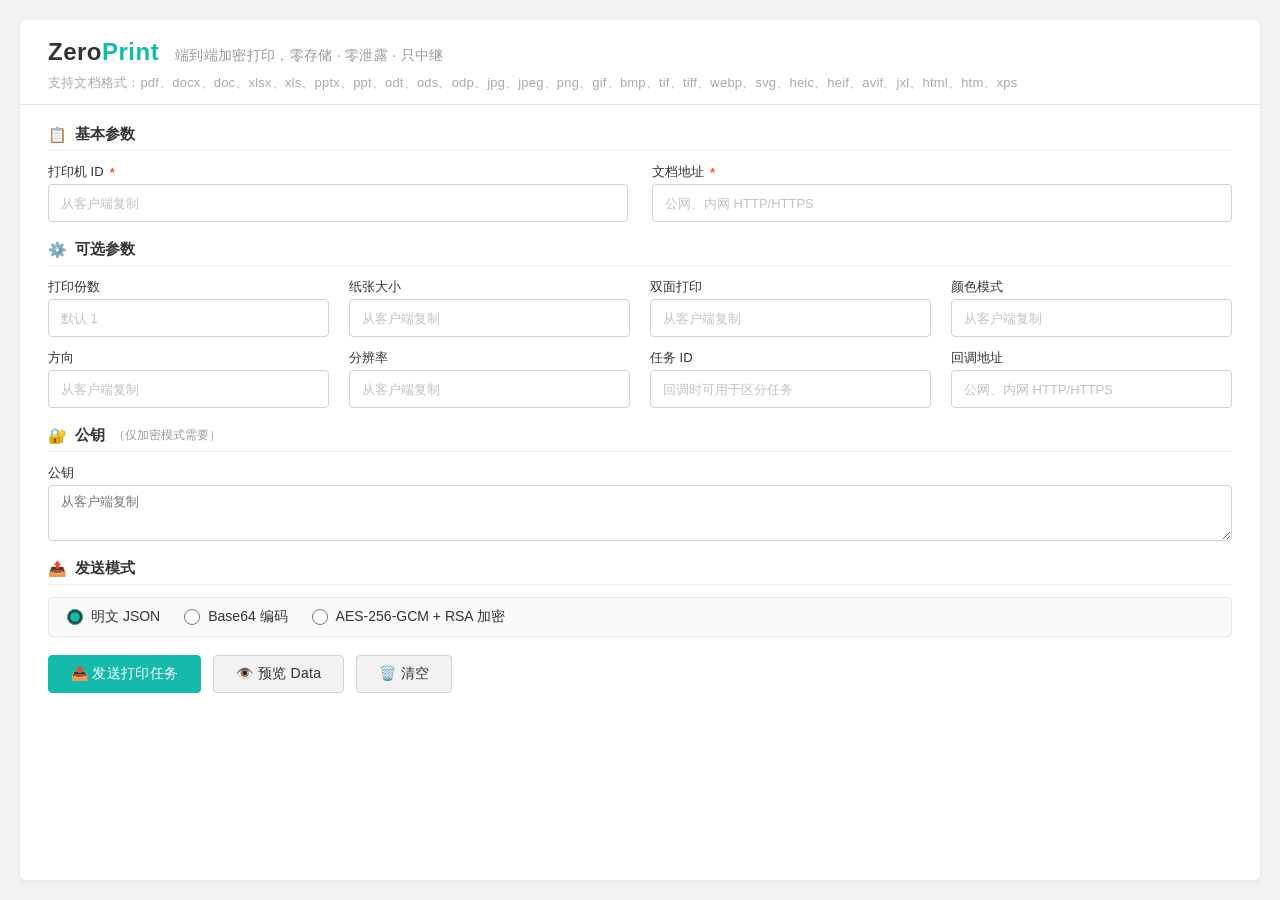
==== index.html @ 16d8da71 "Update index.html" ====
<!DOCTYPE html>
<html lang="zh-CN">

<head>
    <meta charset="UTF-8">
    <meta name="viewport" content="width=device-width, initial-scale=1.0">
    <title>ZeroPrint</title>
    <link rel="icon" type="image/png" href="/favicon.png">
    <style>
        /* ========== 全局重置 ========== */
        * {
            margin: 0;
            padding: 0;
            box-sizing: border-box;
        }

        body {
            font-family: -apple-system, BlinkMacSystemFont, "SF Pro Display", "PingFang SC", "Helvetica Neue", Arial, sans-serif;
            background: #f2f2f2;
            min-height: 100vh;
            padding: 20px;
            /* 防止页面滚动条 */
            overflow: hidden;
        }

        /* ========== 主容器：占满屏幕宽度 ========== */
        .app {
            width: 100%;
            height: calc(100vh - 40px);
            background: #ffffff;
            border-radius: 6px;
            box-shadow: 0 2px 4px rgba(0, 0, 0, 0.06);
            display: flex;
            flex-direction: column;
            overflow: hidden;
        }

        /* ========== 头部 ========== */
        .header {
            padding: 18px 28px 12px 28px;
            background: #ffffff;
            border-bottom: 1px solid #e6e6e6;
            flex-shrink: 0;
            display: flex;
            flex-wrap: wrap;
            align-items: baseline;
            gap: 6px 16px;
        }

        .product-name {
            font-size: 24px;
            font-weight: 600;
            color: #333;
            letter-spacing: 0.5px;
        }

        .product-name .highlight {
            color: #16baaa;
        }

        .slogan {
            font-size: 14px;
            color: #999;
            font-weight: 400;
            letter-spacing: 0.3px;
        }

        .format-hint {
            width: 100%;
            font-size: 13px;
            color: #aaa;
            margin-top: 2px;
            letter-spacing: 0.2px;
        }

        /* ========== 内容区域（滚动） ========== */
        .content-scroll {
            flex: 1;
            overflow-y: auto;
            padding: 20px 28px 28px 28px;
        }

        .content-scroll::-webkit-scrollbar {
            width: 6px;
        }
        .content-scroll::-webkit-scrollbar-track {
            background: #f2f2f2;
            border-radius: 4px;
        }
        .content-scroll::-webkit-scrollbar-thumb {
            background: #d2d2d2;
            border-radius: 4px;
        }
        .content-scroll::-webkit-scrollbar-thumb:hover {
            background: #b8b8b8;
        }

        /* ========== 区块 ========== */
        .section {
            margin-bottom: 18px;
        }

        .section-title {
            font-size: 15px;
            font-weight: 600;
            color: #333;
            margin-bottom: 12px;
            padding-bottom: 6px;
            border-bottom: 1px solid #f0f0f0;
            display: flex;
            align-items: center;
            gap: 8px;
        }

        .section-title i {
            font-style: normal;
            font-size: 18px;
        }

        /* ========== 表单网格 ========== */
        .form-grid-4 {
            display: grid;
            grid-template-columns: repeat(4, 1fr);
            gap: 12px 20px;
        }

        .form-grid-2 {
            display: grid;
            grid-template-columns: 1fr 1fr;
            gap: 12px 24px;
        }

        .form-group {
            display: flex;
            flex-direction: column;
            gap: 3px;
        }

        .form-group label {
            font-size: 13px;
            font-weight: 500;
            color: #333;
            display: flex;
            align-items: center;
            gap: 4px;
        }

        .form-group label .required-star {
            color: #ff5722;
            font-weight: 600;
            margin-left: 2px;
        }

        .form-group input,
        .form-group textarea {
            padding: 7px 12px;
            background: #ffffff;
            border: 1px solid #d2d2d2;
            border-radius: 4px;
            font-size: 14px;
            font-family: inherit;
            transition: border-color 0.2s ease, box-shadow 0.2s ease;
            width: 100%;
            color: #333;
            outline: none;
            height: 38px;
        }

        .form-group input:focus,
        .form-group textarea:focus {
            border-color: #16baaa;
            box-shadow: 0 0 0 3px rgba(22, 186, 170, 0.10);
        }

        .form-group textarea {
            min-height: 56px;
            resize: vertical;
            font-family: "SF Mono", "Menlo", monospace;
            font-size: 13px;
            height: auto;
        }

        .form-group input::placeholder {
            color: #c2c2c2;
            font-size: 13px;
        }

        .full-width {
            grid-column: 1 / -1;
        }

        /* ========== 单选框组 ========== */
        .radio-group {
            display: flex;
            flex-wrap: wrap;
            gap: 24px;
            background: #fafafa;
            padding: 10px 18px;
            border-radius: 4px;
            border: 1px solid #e6e6e6;
        }

        .radio-item {
            display: flex;
            align-items: center;
            gap: 8px;
            cursor: pointer;
            font-size: 14px;
            font-weight: 500;
            color: #333;
        }

        .radio-item input[type="radio"] {
            width: 16px;
            height: 16px;
            accent-color: #16baaa;
            cursor: pointer;
            margin: 0;
        }

        /* ========== 按钮组 ========== */
        .button-group {
            display: flex;
            flex-wrap: wrap;
            gap: 12px;
            margin-top: 16px;
            align-items: center;
        }

        button {
            padding: 8px 22px;
            border: none;
            border-radius: 4px;
            font-size: 14px;
            font-weight: 500;
            cursor: pointer;
            transition: all 0.2s ease;
            display: inline-flex;
            align-items: center;
            gap: 6px;
            letter-spacing: 0.3px;
            height: 38px;
            background: #f2f2f2;
            color: #333;
            border: 1px solid #d2d2d2;
        }

        .btn-primary {
            background: #16baaa;
            color: #fff;
            border-color: #16baaa;
        }

        .btn-primary:hover {
            background: #13a89a;
            border-color: #13a89a;
            opacity: 0.9;
        }

        .btn-secondary {
            background: #f2f2f2;
            color: #333;
            border-color: #d2d2d2;
        }

        .btn-secondary:hover {
            background: #e6e6e6;
            border-color: #b8b8b8;
        }

        /* ========== 结果区域 ========== */
        .result-section {
            margin-top: 18px;
            border-radius: 4px;
            background: #fafafa;
            border: 1px solid #e6e6e6;
            overflow: hidden;
            flex-shrink: 0;
            max-height: 200px;
            display: flex;
            flex-direction: column;
        }

        .result-section.hidden {
            display: none;
        }

        .result-header {
            padding: 8px 16px;
            background: #f0f0f0;
            border-bottom: 1px solid #e6e6e6;
            font-weight: 600;
            color: #333;
            font-size: 14px;
            display: flex;
            align-items: center;
            gap: 6px;
            flex-shrink: 0;
        }

        .result-content {
            padding: 12px 16px;
            background: #1e1e1e;
            color: #e0e0e0;
            font-family: "SF Mono", "Menlo", monospace;
            font-size: 12px;
            line-height: 1.6;
            overflow-x: auto;
            overflow-y: auto;
            white-space: pre-wrap;
            word-break: break-word;
            flex: 1;
        }

        .result-content::-webkit-scrollbar {
            width: 5px;
            height: 5px;
        }
        .result-content::-webkit-scrollbar-track {
            background: #2c2c2c;
        }
        .result-content::-webkit-scrollbar-thumb {
            background: #636363;
            border-radius: 4px;
        }

        .status-success {
            color: #16baaa;
        }
        .status-error {
            color: #ff5722;
        }
        .status-info {
            color: #5bc0de;
        }

        /* ========== 响应式 ========== */
        @media (max-width: 900px) {
            .form-grid-4 {
                grid-template-columns: repeat(2, 1fr);
            }
            .form-grid-2 {
                grid-template-columns: 1fr 1fr;
            }
            .app {
                height: calc(100vh - 30px);
            }
        }

        @media (max-width: 600px) {
            body {
                padding: 10px;
            }
            .app {
                height: calc(100vh - 20px);
                border-radius: 4px;
            }
            .header {
                padding: 14px 16px 10px 16px;
            }
            .content-scroll {
                padding: 14px 16px 20px;
            }
            .form-grid-4,
            .form-grid-2 {
                grid-template-columns: 1fr;
            }
            .product-name {
                font-size: 20px;
            }
            .slogan {
                font-size: 13px;
            }
            .radio-group {
                gap: 12px;
            }
            .button-group {
                flex-direction: column;
                align-items: stretch;
            }
            button {
                justify-content: center;
            }
        }
    </style>
</head>

<body>

    <div class="app">
        <!-- 头部：ZeroPrint + 广告语 + 支持格式 -->
        <div class="header">
            <span class="product-name">Zero<span class="highlight">Print</span></span>
            <span class="slogan">端到端加密打印，零存储 · 零泄露 · 只中继</span>
            <div class="format-hint">支持文档格式：pdf、docx、doc、xlsx、xls、pptx、ppt、odt、ods、odp、jpg、jpeg、png、gif、bmp、tif、tiff、webp、svg、heic、heif、avif、jxl、html、htm、xps</div>
        </div>

        <!-- 可滚动内容区域 -->
        <div class="content-scroll">
            <!-- 基本参数 -->
            <div class="section">
                <div class="section-title"><span>📋</span> 基本参数</div>
                <div class="form-grid-2">
                    <div class="form-group">
                        <label>打印机 ID <span class="required-star">*</span></label>
                        <input type="text" id="target" placeholder="从客户端复制">
                    </div>
                    <div class="form-group">
                        <label>文档地址 <span class="required-star">*</span></label>
                        <input type="text" id="url" placeholder="公网、内网 HTTP/HTTPS">
                    </div>
                </div>
            </div>

            <!-- 可选参数 -->
            <div class="section">
                <div class="section-title"><span>⚙️</span> 可选参数</div>
                <div class="form-grid-4">
                    <div class="form-group">
                        <label>打印份数</label>
                        <input type="text" id="copies" placeholder="默认 1">
                    </div>
                    <div class="form-group">
                        <label>纸张大小</label>
                        <input type="text" id="pageSize" placeholder="从客户端复制">
                    </div>
                    <div class="form-group">
                        <label>双面打印</label>
                        <input type="text" id="duplex" placeholder="从客户端复制">
                    </div>
                    <div class="form-group">
                        <label>颜色模式</label>
                        <input type="text" id="color" placeholder="从客户端复制">
                    </div>
                    <div class="form-group">
                        <label>方向</label>
                        <input type="text" id="orientation" placeholder="从客户端复制">
                    </div>
                    <div class="form-group">
                        <label>分辨率</label>
                        <input type="text" id="resolution" placeholder="从客户端复制">
                    </div>
                    <div class="form-group">
                        <label>任务 ID</label>
                        <input type="text" id="id" placeholder="回调时可用于区分任务">
                    </div>
                    <div class="form-group">
                        <label>回调地址</label>
                        <input type="text" id="callbackUrl" placeholder="公网、内网 HTTP/HTTPS">
                    </div>
                </div>
            </div>

            <!-- 公钥 -->
            <div class="section">
                <div class="section-title"><span>🔐</span> 公钥 <span style="font-weight:400; font-size:12px; color:#999;">（仅加密模式需要）</span></div>
                <div class="form-grid-4" style="grid-template-columns: 1fr;">
                    <div class="form-group full-width">
                        <label>公钥</label>
                        <textarea id="publicKey" placeholder="从客户端复制"></textarea>
                    </div>
                </div>
            </div>

            <!-- 发送模式 -->
            <div class="section">
                <div class="section-title"><span>📤</span> 发送模式</div>
                <div class="radio-group">
                    <label class="radio-item">
                        <input type="radio" name="mode" value="plaintext" checked> 明文 JSON
                    </label>
                    <label class="radio-item">
                        <input type="radio" name="mode" value="base64"> Base64 编码
                    </label>
                    <label class="radio-item">
                        <input type="radio" name="mode" value="encrypted"> AES-256-GCM + RSA 加密
                    </label>
                </div>
            </div>

            <!-- 操作按钮 -->
            <div class="button-group">
                <button class="btn-primary" onclick="sendPrintTask()">📤 发送打印任务</button>
                <button class="btn-secondary" onclick="previewData()">👁️ 预览 Data</button>
                <button class="btn-secondary" onclick="clearForm()">🗑️ 清空</button>
            </div>

            <!-- 结果区域 -->
            <div id="resultSection" class="result-section hidden">
                <div class="result-header">📊 执行结果</div>
                <div id="resultContent" class="result-content"></div>
            </div>
        </div>
        <!-- /content-scroll -->
    </div>
    <!-- /app -->

    <script>
        // ============================================================
        //  工具函数
        // ============================================================

        function stringToBase64(str) {
            const encoder = new TextEncoder();
            const bytes = encoder.encode(str);
            let binary = '';
            for (let i = 0; i < bytes.length; i++) {
                binary += String.fromCharCode(bytes[i]);
            }
            return btoa(binary);
        }

        function buildPayload() {
            const payload = {
                url: document.getElementById('url').value.trim()
            };

            const copies = document.getElementById('copies').value.trim();
            if (copies) payload.copies = parseInt(copies, 10);

            const pageSize = document.getElementById('pageSize').value.trim();
            if (pageSize) payload.pageSize = pageSize;

            const duplex = document.getElementById('duplex').value.trim();
            if (duplex) payload.duplex = duplex;

            const color = document.getElementById('color').value.trim();
            if (color) payload.color = color;

            const orientation = document.getElementById('orientation').value.trim();
            if (orientation) payload.orientation = orientation;

            const resolution = document.getElementById('resolution').value.trim();
            if (resolution) payload.resolution = resolution;

            const id = document.getElementById('id').value.trim();
            if (id) payload.id = id;

            const callbackUrl = document.getElementById('callbackUrl').value.trim();
            if (callbackUrl) payload.callbackUrl = callbackUrl;

            return payload;
        }

        function randomBytes(length) {
            const array = new Uint8Array(length);
            crypto.getRandomValues(array);
            return array;
        }

        function arrayBufferToBase64(buffer) {
            const bytes = new Uint8Array(buffer);
            let binary = '';
            for (let i = 0; i < bytes.byteLength; i++) {
                binary += String.fromCharCode(bytes[i]);
            }
            return btoa(binary);
        }

        function base64ToArrayBuffer(base64) {
            const binary = atob(base64);
            const bytes = new Uint8Array(binary.length);
            for (let i = 0; i < binary.length; i++) {
                bytes[i] = binary.charCodeAt(i);
            }
            return bytes.buffer;
        }

        async function aesEncrypt(data, key) {
            const encoder = new TextEncoder();
            const dataBuffer = encoder.encode(JSON.stringify(data));
            const nonce = randomBytes(12);
            const iv = nonce;
            const encrypted = await crypto.subtle.encrypt({ name: 'AES-GCM', iv: iv }, key, dataBuffer);
            return {
                ciphertext: new Uint8Array(encrypted),
                nonce: nonce
            };
        }

        async function rsaEncrypt(data, publicKey) {
            const encrypted = await crypto.subtle.encrypt({ name: 'RSA-OAEP', hash: 'SHA-256' }, publicKey, data);
            return new Uint8Array(encrypted);
        }

        async function importPublicKey(publicKeyBase64) {
            const binaryDer = base64ToArrayBuffer(publicKeyBase64.replace(/\s/g, ''));
            return await crypto.subtle.importKey(
                'spki',
                binaryDer, { name: 'RSA-OAEP', hash: 'SHA-256' },
                true, ['encrypt']
            );
        }

        async function encryptData(payload, publicKeyBase64) {
            try {
                const aesKey = await crypto.subtle.generateKey({ name: 'AES-GCM', length: 256 }, true, ['encrypt']);
                const { ciphertext, nonce } = await aesEncrypt(payload, aesKey);
                const aesKeyRaw = await crypto.subtle.exportKey('raw', aesKey);
                const publicKey = await importPublicKey(publicKeyBase64);
                const encryptedAesKey = await rsaEncrypt(aesKeyRaw, publicKey);

                const combined = new Uint8Array(encryptedAesKey.length + nonce.length + ciphertext.length);
                combined.set(encryptedAesKey, 0);
                combined.set(nonce, encryptedAesKey.length);
                combined.set(ciphertext, encryptedAesKey.length + nonce.length);
                return arrayBufferToBase64(combined.buffer);
            } catch (error) {
                throw new Error(`加密失败: ${error.message}`);
            }
        }

        // ============================================================
        //  核心逻辑
        // ============================================================

        async function sendPrintTask() {
            const target = document.getElementById('target').value.trim();
            const mode = document.querySelector('input[name="mode"]:checked').value;
            const publicKey = document.getElementById('publicKey').value.trim();

            if (!target) {
                showResult('❌ 错误: 请填写打印机 ID', 'error');
                return;
            }

            const payload = buildPayload();
            if (!payload.url) {
                showResult('❌ 错误: 请填写文档地址', 'error');
                return;
            }

            try {
                let data;

                if (mode === 'plaintext') {
                    data = JSON.stringify(payload);
                } else if (mode === 'base64') {
                    data = stringToBase64(JSON.stringify(payload));
                } else if (mode === 'encrypted') {
                    if (!publicKey) {
                        showResult('❌ 错误: 加密模式需要提供公钥', 'error');
                        return;
                    }
                    data = await encryptData(payload, publicKey);
                }

                const requestBody = { target, data };

                showResult('⏳ 发送中...', 'info');

                const response = await fetch('https://print.pockethost.io/api/print', {
                    method: 'POST',
                    headers: { 'Content-Type': 'application/json' },
                    body: JSON.stringify(requestBody)
                });

                let result;
                if (response.status === 200 || response.status === 204) {
                    result = { status: response.status, message: 'Success' };
                } else {
                    try {
                        result = await response.json();
                    } catch {
                        result = { status: response.status, message: response.statusText };
                    }
                }

                if (response.ok) {
                    showResult(
                        `✅ 成功!\n\n请求体:\n${JSON.stringify(requestBody, null, 2)}\n\n响应 (${response.status}):\n${JSON.stringify(result, null, 2)}`,
                        'success');
                } else {
                    showResult(
                        `❌ 失败 (HTTP ${response.status})\n\n请求体:\n${JSON.stringify(requestBody, null, 2)}\n\n响应:\n${JSON.stringify(result, null, 2)}`,
                        'error');
                }
            } catch (error) {
                showResult(`❌ 请求失败: ${error.message}`, 'error');
            }
        }

        async function previewData() {
            const mode = document.querySelector('input[name="mode"]:checked').value;
            const publicKey = document.getElementById('publicKey').value.trim();

            const payload = buildPayload();
            if (!payload.url) {
                showResult('❌ 错误: 请填写文档地址', 'error');
                return;
            }

            try {
                let data;

                if (mode === 'plaintext') {
                    data = JSON.stringify(payload);
                } else if (mode === 'base64') {
                    data = stringToBase64(JSON.stringify(payload));
                } else if (mode === 'encrypted') {
                    if (!publicKey) {
                        showResult('❌ 错误: 加密模式需要提供公钥', 'error');
                        return;
                    }
                    data = await encryptData(payload, publicKey);
                }

                showResult(`📋 Data 内容 (${mode}):\n\n${data}`, 'success');
            } catch (error) {
                showResult(`❌ 生成失败: ${error.message}`, 'error');
            }
        }

        function showResult(message, type) {
            const resultSection = document.getElementById('resultSection');
            const resultContent = document.getElementById('resultContent');

            resultSection.classList.remove('hidden');
            resultSection.style.display = 'flex';

            if (type === 'success') {
                resultContent.innerHTML = `<span class="status-success">${message}</span>`;
            } else if (type === 'error') {
                resultContent.innerHTML = `<span class="status-error">${message}</span>`;
            } else if (type === 'info') {
                resultContent.innerHTML = `<span class="status-info">${message}</span>`;
            } else {
                resultContent.textContent = message;
            }

            resultSection.scrollIntoView({ behavior: 'smooth', block: 'nearest' });
        }

        function clearForm() {
            document.getElementById('target').value = '';
            document.getElementById('url').value = '';
            document.getElementById('copies').value = '';
            document.getElementById('pageSize').value = '';
            document.getElementById('duplex').value = '';
            document.getElementById('color').value = '';
            document.getElementById('orientation').value = '';
            document.getElementById('resolution').value = '';
            document.getElementById('id').value = '';
            document.getElementById('callbackUrl').value = '';
            document.getElementById('publicKey').value = '';
            document.getElementById('resultSection').classList.add('hidden');
            document.getElementById('resultSection').style.display = 'none';
        }
    </script>

</body>

</html>
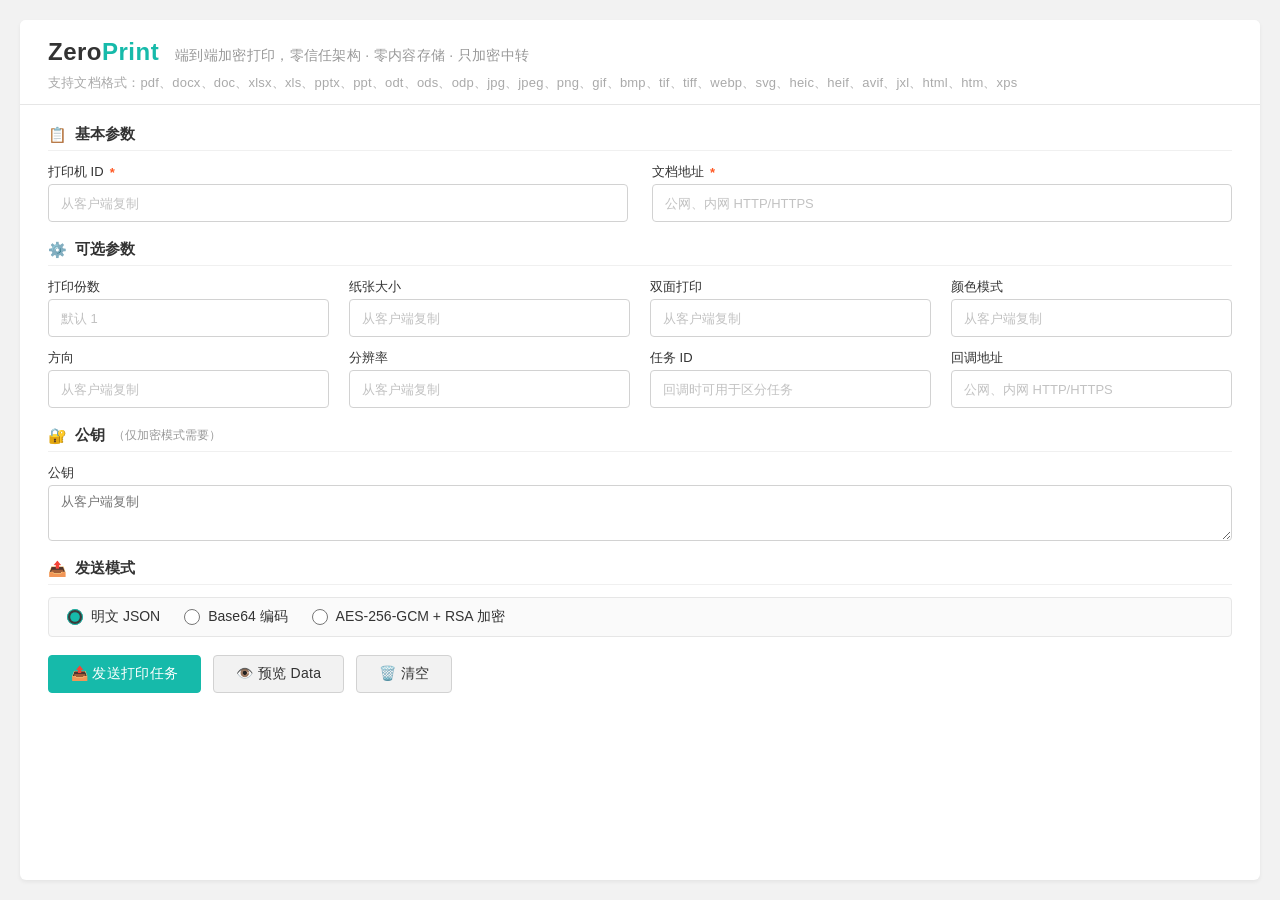
==== commit 2cab70b6: "Update index.html" ====
--- a/index.html
+++ b/index.html
@@ -83,14 +83,17 @@
         .content-scroll::-webkit-scrollbar {
             width: 6px;
         }
+
         .content-scroll::-webkit-scrollbar-track {
             background: #f2f2f2;
             border-radius: 4px;
         }
+
         .content-scroll::-webkit-scrollbar-thumb {
             background: #d2d2d2;
             border-radius: 4px;
         }
+
         .content-scroll::-webkit-scrollbar-thumb:hover {
             background: #b8b8b8;
         }
@@ -316,9 +319,11 @@
             width: 5px;
             height: 5px;
         }
+
         .result-content::-webkit-scrollbar-track {
             background: #2c2c2c;
         }
+
         .result-content::-webkit-scrollbar-thumb {
             background: #636363;
             border-radius: 4px;
@@ -327,9 +332,11 @@
         .status-success {
             color: #16baaa;
         }
+
         .status-error {
             color: #ff5722;
         }
+
         .status-info {
             color: #5bc0de;
         }
@@ -339,9 +346,11 @@
             .form-grid-4 {
                 grid-template-columns: repeat(2, 1fr);
             }
+
             .form-grid-2 {
                 grid-template-columns: 1fr 1fr;
             }
+
             .app {
                 height: calc(100vh - 30px);
             }
@@ -351,33 +360,42 @@
             body {
                 padding: 10px;
             }
+
             .app {
                 height: calc(100vh - 20px);
                 border-radius: 4px;
             }
+
             .header {
                 padding: 14px 16px 10px 16px;
             }
+
             .content-scroll {
                 padding: 14px 16px 20px;
             }
+
             .form-grid-4,
             .form-grid-2 {
                 grid-template-columns: 1fr;
             }
+
             .product-name {
                 font-size: 20px;
             }
+
             .slogan {
                 font-size: 13px;
             }
+
             .radio-group {
                 gap: 12px;
             }
+
             .button-group {
                 flex-direction: column;
                 align-items: stretch;
             }
+
             button {
                 justify-content: center;
             }
@@ -388,14 +406,14 @@
 <body>
 
     <div class="app">
-        <!-- 头部：ZeroPrint + 广告语 + 支持格式 -->
         <div class="header">
             <span class="product-name">Zero<span class="highlight">Print</span></span>
-            <span class="slogan">端到端加密打印，零存储 · 零泄露 · 只中继</span>
-            <div class="format-hint">支持文档格式：pdf、docx、doc、xlsx、xls、pptx、ppt、odt、ods、odp、jpg、jpeg、png、gif、bmp、tif、tiff、webp、svg、heic、heif、avif、jxl、html、htm、xps</div>
+            <span class="slogan">端到端加密打印，零信任架构 · 零内容存储 · 只加密中转</span>
+            <div class="format-hint">
+                支持文档格式：pdf、docx、doc、xlsx、xls、pptx、ppt、odt、ods、odp、jpg、jpeg、png、gif、bmp、tif、tiff、webp、svg、heic、heif、avif、jxl、html、htm、xps
+            </div>
         </div>
 
-        <!-- 可滚动内容区域 -->
         <div class="content-scroll">
             <!-- 基本参数 -->
             <div class="section">
@@ -453,7 +471,8 @@
 
             <!-- 公钥 -->
             <div class="section">
-                <div class="section-title"><span>🔐</span> 公钥 <span style="font-weight:400; font-size:12px; color:#999;">（仅加密模式需要）</span></div>
+                <div class="section-title"><span>🔐</span> 公钥 <span
+                        style="font-weight:400; font-size:12px; color:#999;">（仅加密模式需要）</span></div>
                 <div class="form-grid-4" style="grid-template-columns: 1fr;">
                     <div class="form-group full-width">
                         <label>公钥</label>
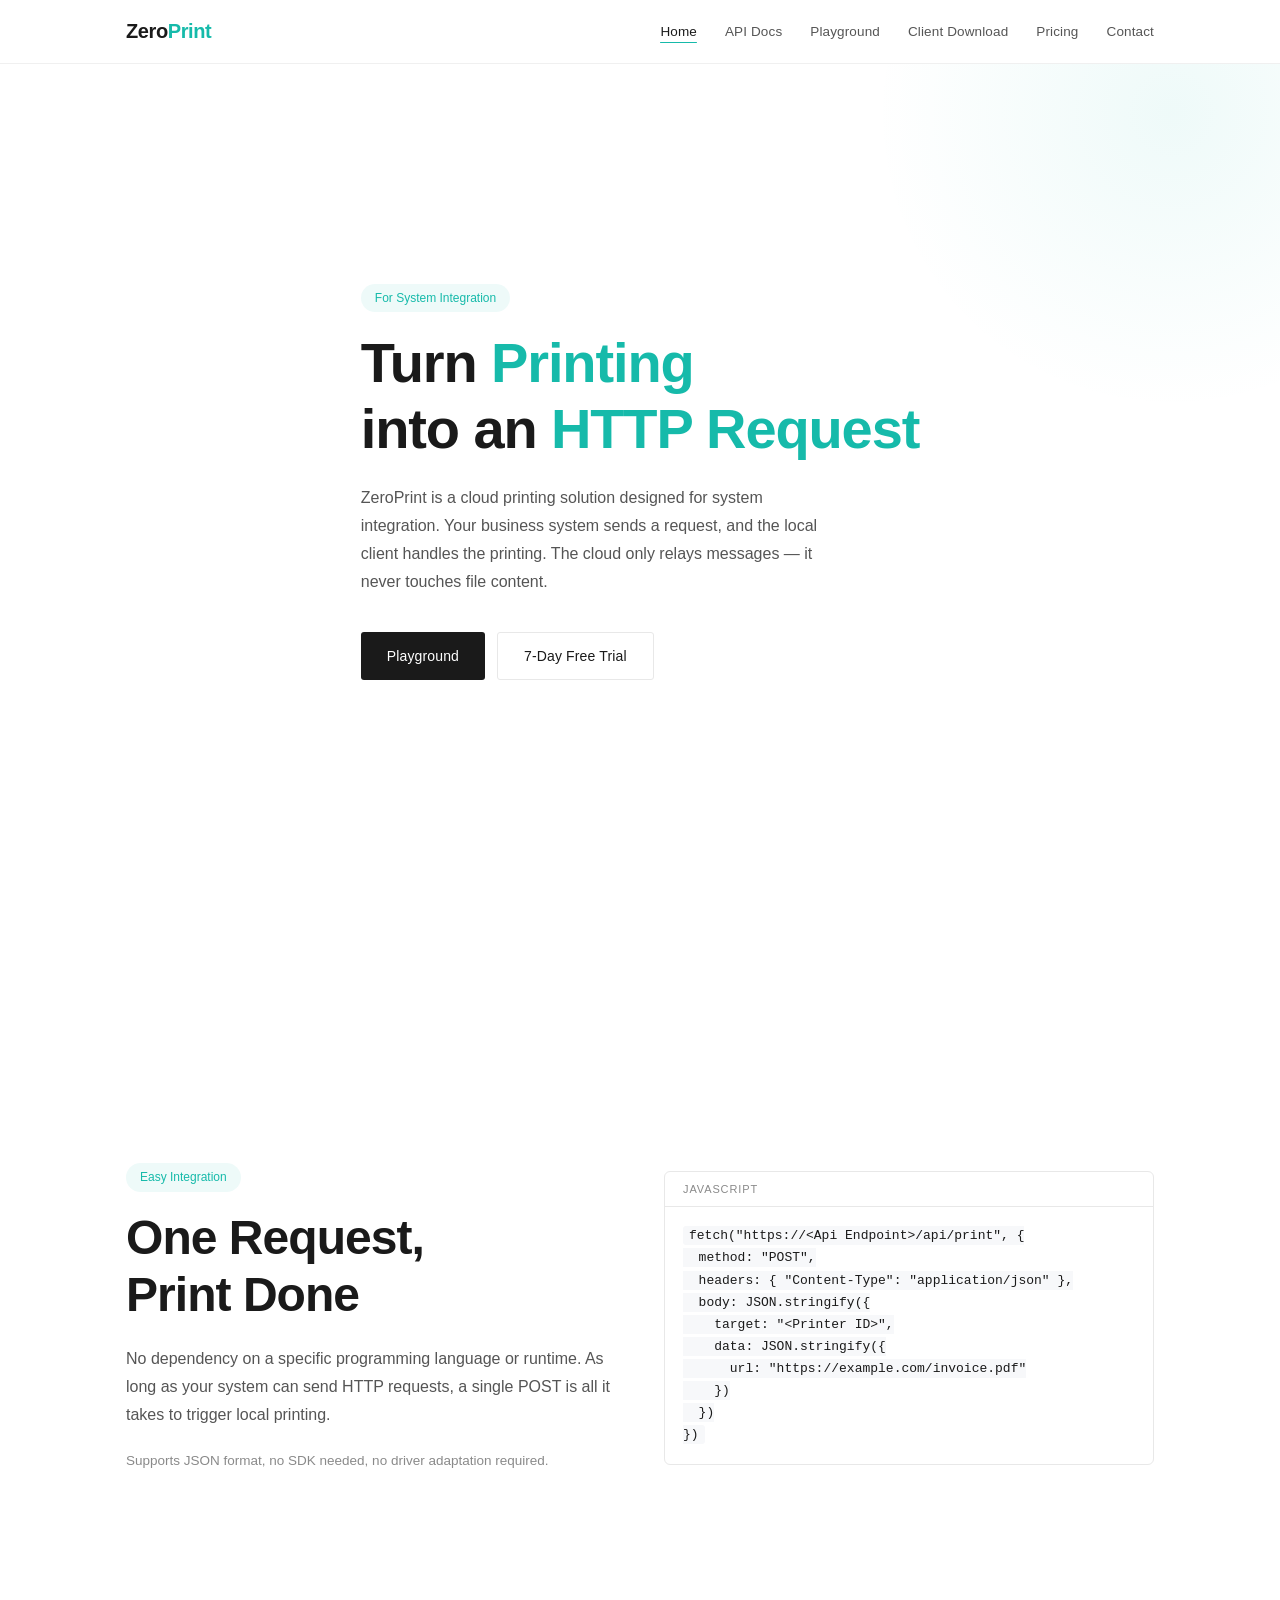
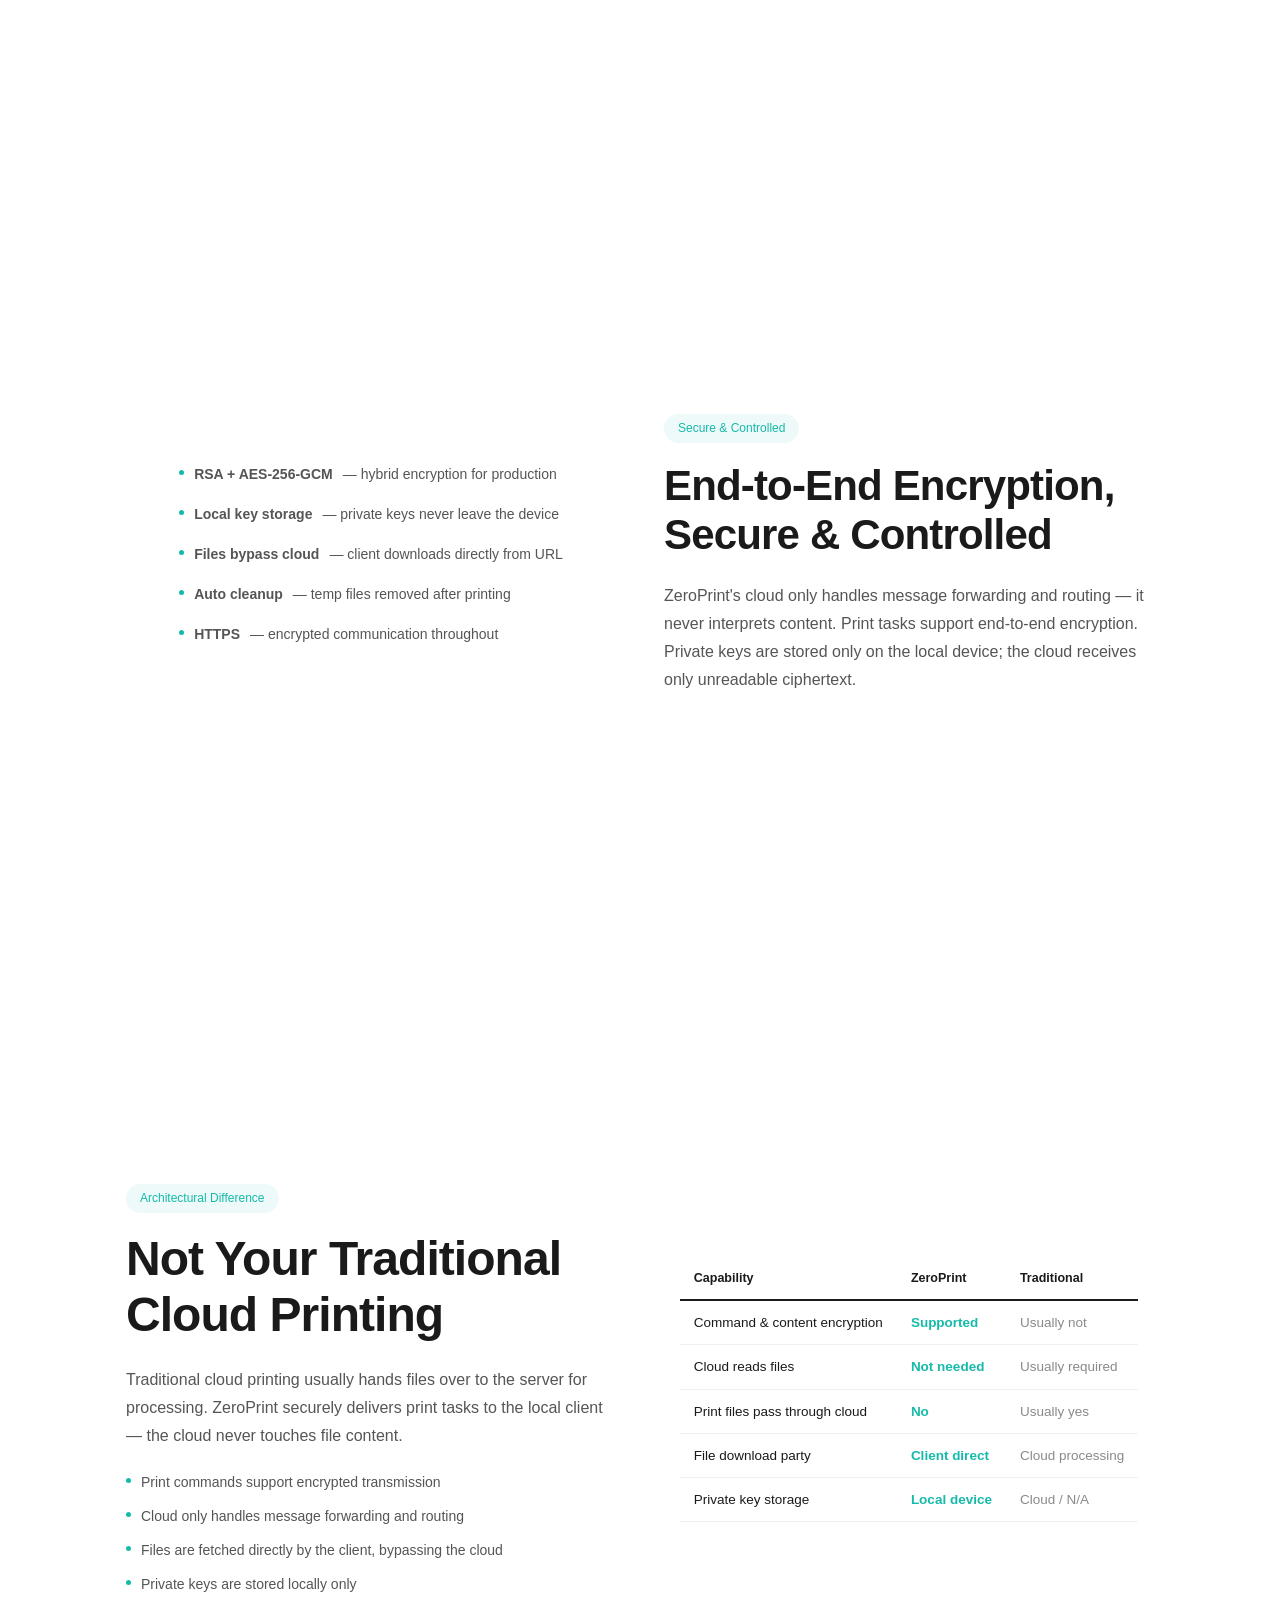
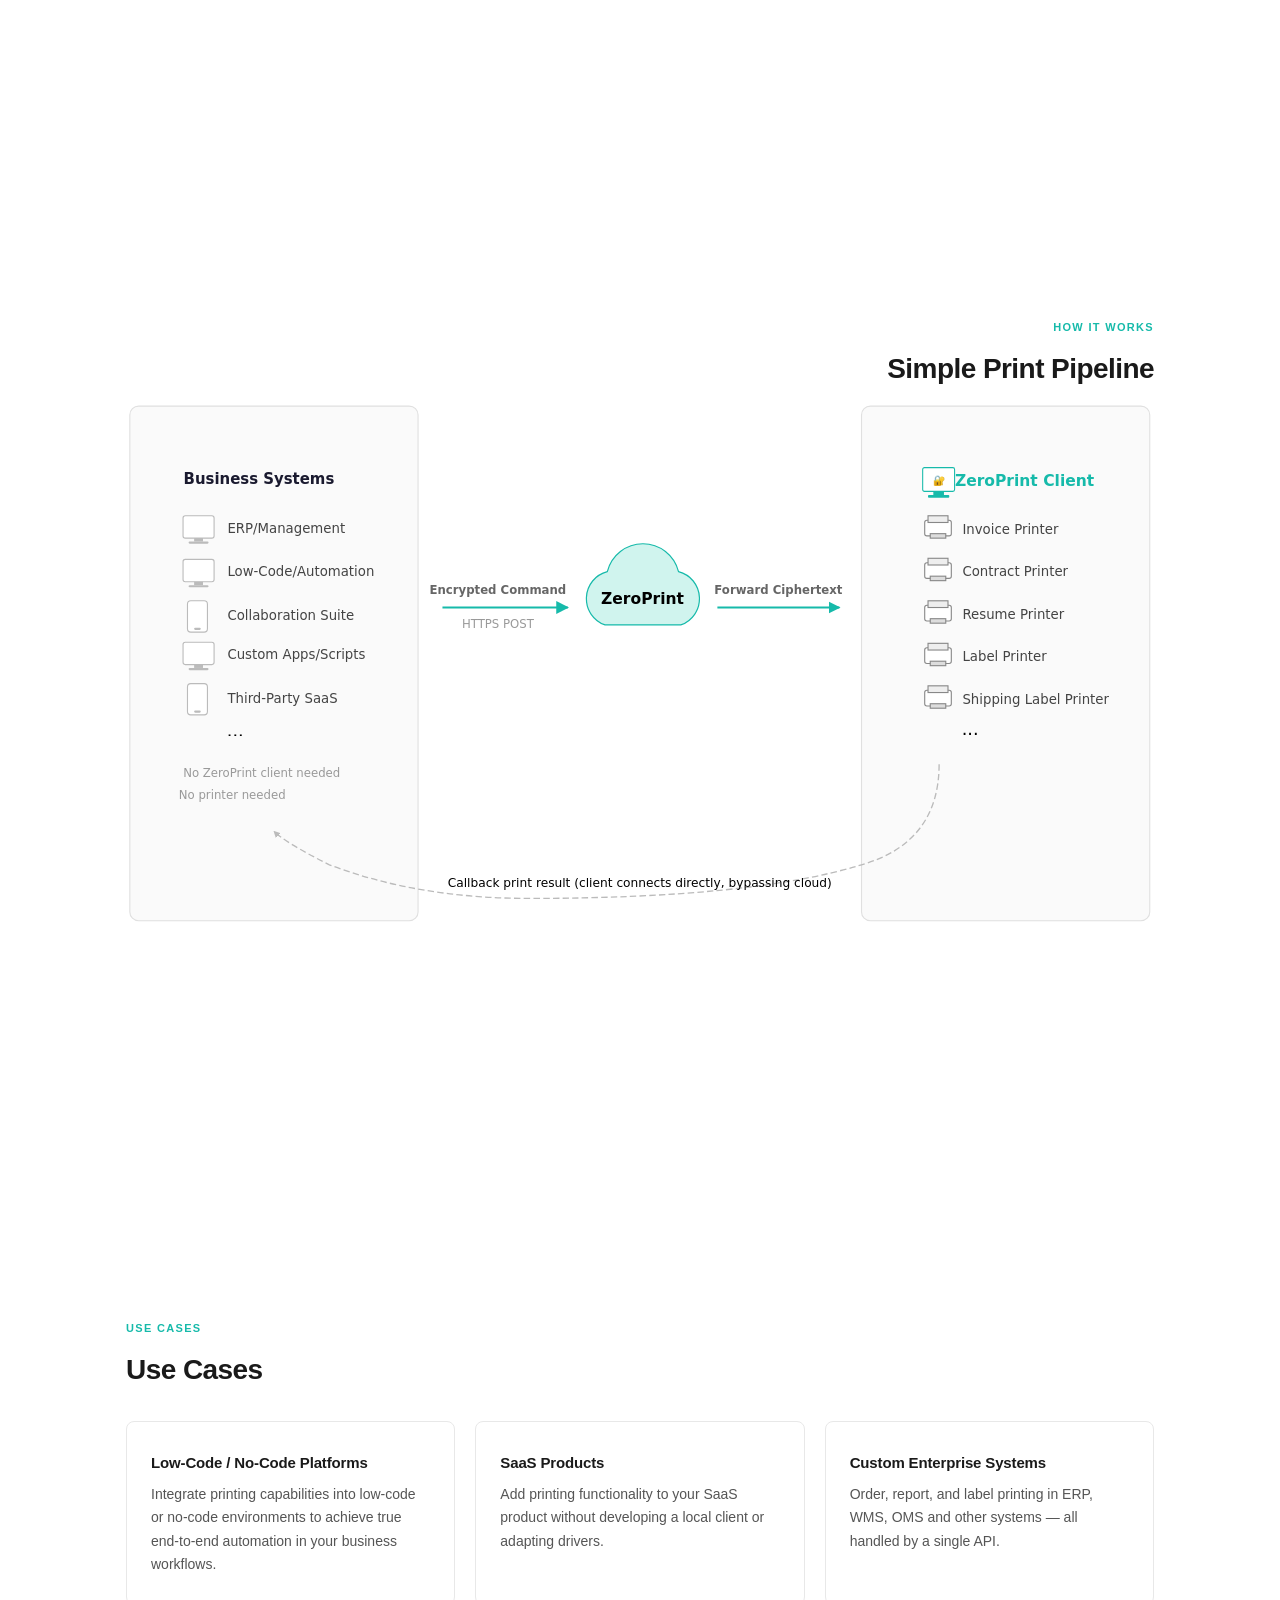
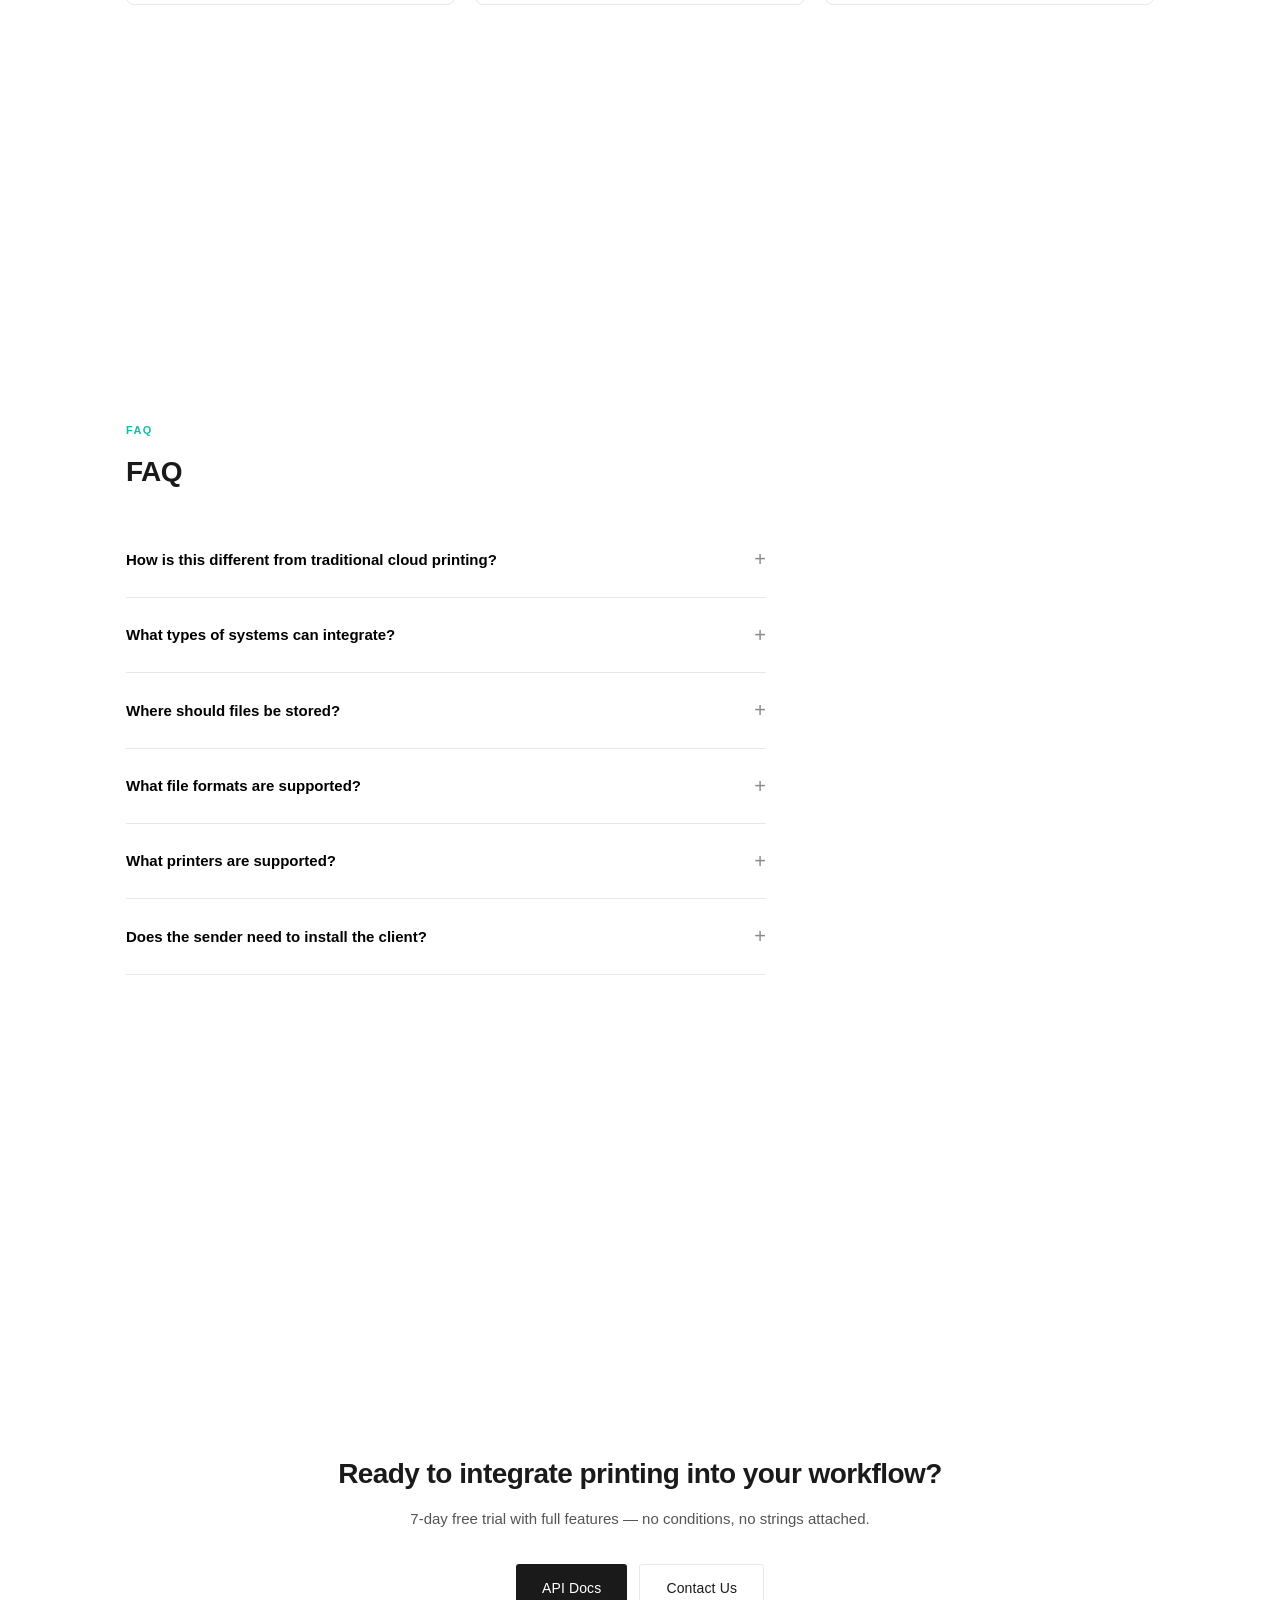
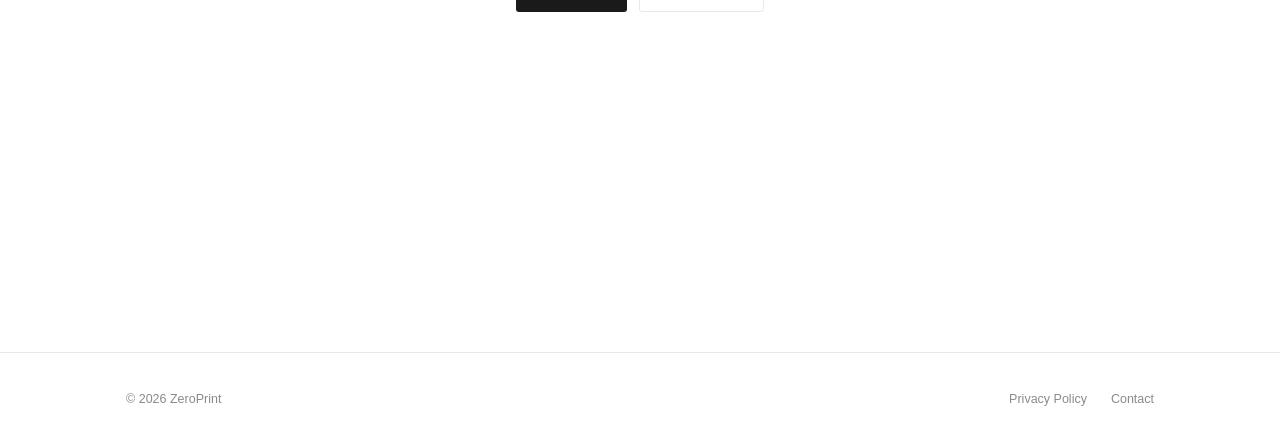
==== commit 15304c72: "Add files via upload" ====
--- a/index.html
+++ b/index.html
@@ -1,772 +1,482 @@
-<!DOCTYPE html>
-<html lang="zh-CN">
-
+﻿<!DOCTYPE html>
+<html lang="en" class="home">
 <head>
-    <meta charset="UTF-8">
-    <meta name="viewport" content="width=device-width, initial-scale=1.0">
-    <title>ZeroPrint</title>
-    <link rel="icon" type="image/png" href="/favicon.png">
-    <style>
-        /* ========== 全局重置 ========== */
-        * {
-            margin: 0;
-            padding: 0;
-            box-sizing: border-box;
-        }
-
-        body {
-            font-family: -apple-system, BlinkMacSystemFont, "SF Pro Display", "PingFang SC", "Helvetica Neue", Arial, sans-serif;
-            background: #f2f2f2;
-            min-height: 100vh;
-            padding: 20px;
-            /* 防止页面滚动条 */
-            overflow: hidden;
-        }
-
-        /* ========== 主容器：占满屏幕宽度 ========== */
-        .app {
-            width: 100%;
-            height: calc(100vh - 40px);
-            background: #ffffff;
-            border-radius: 6px;
-            box-shadow: 0 2px 4px rgba(0, 0, 0, 0.06);
-            display: flex;
-            flex-direction: column;
-            overflow: hidden;
-        }
-
-        /* ========== 头部 ========== */
-        .header {
-            padding: 18px 28px 12px 28px;
-            background: #ffffff;
-            border-bottom: 1px solid #e6e6e6;
-            flex-shrink: 0;
-            display: flex;
-            flex-wrap: wrap;
-            align-items: baseline;
-            gap: 6px 16px;
-        }
-
-        .product-name {
-            font-size: 24px;
-            font-weight: 600;
-            color: #333;
-            letter-spacing: 0.5px;
-        }
-
-        .product-name .highlight {
-            color: #16baaa;
-        }
-
-        .slogan {
-            font-size: 14px;
-            color: #999;
-            font-weight: 400;
-            letter-spacing: 0.3px;
-        }
-
-        .format-hint {
-            width: 100%;
-            font-size: 13px;
-            color: #aaa;
-            margin-top: 2px;
-            letter-spacing: 0.2px;
-        }
-
-        /* ========== 内容区域（滚动） ========== */
-        .content-scroll {
-            flex: 1;
-            overflow-y: auto;
-            padding: 20px 28px 28px 28px;
-        }
-
-        .content-scroll::-webkit-scrollbar {
-            width: 6px;
-        }
-
-        .content-scroll::-webkit-scrollbar-track {
-            background: #f2f2f2;
-            border-radius: 4px;
-        }
-
-        .content-scroll::-webkit-scrollbar-thumb {
-            background: #d2d2d2;
-            border-radius: 4px;
-        }
-
-        .content-scroll::-webkit-scrollbar-thumb:hover {
-            background: #b8b8b8;
-        }
-
-        /* ========== 区块 ========== */
-        .section {
-            margin-bottom: 18px;
-        }
-
-        .section-title {
-            font-size: 15px;
-            font-weight: 600;
-            color: #333;
-            margin-bottom: 12px;
-            padding-bottom: 6px;
-            border-bottom: 1px solid #f0f0f0;
-            display: flex;
-            align-items: center;
-            gap: 8px;
-        }
-
-        .section-title i {
-            font-style: normal;
-            font-size: 18px;
-        }
-
-        /* ========== 表单网格 ========== */
-        .form-grid-4 {
-            display: grid;
-            grid-template-columns: repeat(4, 1fr);
-            gap: 12px 20px;
-        }
-
-        .form-grid-2 {
-            display: grid;
-            grid-template-columns: 1fr 1fr;
-            gap: 12px 24px;
-        }
-
-        .form-group {
-            display: flex;
-            flex-direction: column;
-            gap: 3px;
-        }
-
-        .form-group label {
-            font-size: 13px;
-            font-weight: 500;
-            color: #333;
-            display: flex;
-            align-items: center;
-            gap: 4px;
-        }
-
-        .form-group label .required-star {
-            color: #ff5722;
-            font-weight: 600;
-            margin-left: 2px;
-        }
-
-        .form-group input,
-        .form-group textarea {
-            padding: 7px 12px;
-            background: #ffffff;
-            border: 1px solid #d2d2d2;
-            border-radius: 4px;
-            font-size: 14px;
-            font-family: inherit;
-            transition: border-color 0.2s ease, box-shadow 0.2s ease;
-            width: 100%;
-            color: #333;
-            outline: none;
-            height: 38px;
-        }
-
-        .form-group input:focus,
-        .form-group textarea:focus {
-            border-color: #16baaa;
-            box-shadow: 0 0 0 3px rgba(22, 186, 170, 0.10);
-        }
-
-        .form-group textarea {
-            min-height: 56px;
-            resize: vertical;
-            font-family: "SF Mono", "Menlo", monospace;
-            font-size: 13px;
-            height: auto;
-        }
-
-        .form-group input::placeholder {
-            color: #c2c2c2;
-            font-size: 13px;
-        }
-
-        .full-width {
-            grid-column: 1 / -1;
-        }
-
-        /* ========== 单选框组 ========== */
-        .radio-group {
-            display: flex;
-            flex-wrap: wrap;
-            gap: 24px;
-            background: #fafafa;
-            padding: 10px 18px;
-            border-radius: 4px;
-            border: 1px solid #e6e6e6;
-        }
-
-        .radio-item {
-            display: flex;
-            align-items: center;
-            gap: 8px;
-            cursor: pointer;
-            font-size: 14px;
-            font-weight: 500;
-            color: #333;
-        }
-
-        .radio-item input[type="radio"] {
-            width: 16px;
-            height: 16px;
-            accent-color: #16baaa;
-            cursor: pointer;
-            margin: 0;
-        }
-
-        /* ========== 按钮组 ========== */
-        .button-group {
-            display: flex;
-            flex-wrap: wrap;
-            gap: 12px;
-            margin-top: 16px;
-            align-items: center;
-        }
-
-        button {
-            padding: 8px 22px;
-            border: none;
-            border-radius: 4px;
-            font-size: 14px;
-            font-weight: 500;
-            cursor: pointer;
-            transition: all 0.2s ease;
-            display: inline-flex;
-            align-items: center;
-            gap: 6px;
-            letter-spacing: 0.3px;
-            height: 38px;
-            background: #f2f2f2;
-            color: #333;
-            border: 1px solid #d2d2d2;
-        }
-
-        .btn-primary {
-            background: #16baaa;
-            color: #fff;
-            border-color: #16baaa;
-        }
-
-        .btn-primary:hover {
-            background: #13a89a;
-            border-color: #13a89a;
-            opacity: 0.9;
-        }
-
-        .btn-secondary {
-            background: #f2f2f2;
-            color: #333;
-            border-color: #d2d2d2;
-        }
-
-        .btn-secondary:hover {
-            background: #e6e6e6;
-            border-color: #b8b8b8;
-        }
-
-        /* ========== 结果区域 ========== */
-        .result-section {
-            margin-top: 18px;
-            border-radius: 4px;
-            background: #fafafa;
-            border: 1px solid #e6e6e6;
-            overflow: hidden;
-            flex-shrink: 0;
-            max-height: 200px;
-            display: flex;
-            flex-direction: column;
-        }
-
-        .result-section.hidden {
-            display: none;
-        }
-
-        .result-header {
-            padding: 8px 16px;
-            background: #f0f0f0;
-            border-bottom: 1px solid #e6e6e6;
-            font-weight: 600;
-            color: #333;
-            font-size: 14px;
-            display: flex;
-            align-items: center;
-            gap: 6px;
-            flex-shrink: 0;
-        }
-
-        .result-content {
-            padding: 12px 16px;
-            background: #1e1e1e;
-            color: #e0e0e0;
-            font-family: "SF Mono", "Menlo", monospace;
-            font-size: 12px;
-            line-height: 1.6;
-            overflow-x: auto;
-            overflow-y: auto;
-            white-space: pre-wrap;
-            word-break: break-word;
-            flex: 1;
-        }
-
-        .result-content::-webkit-scrollbar {
-            width: 5px;
-            height: 5px;
-        }
-
-        .result-content::-webkit-scrollbar-track {
-            background: #2c2c2c;
-        }
-
-        .result-content::-webkit-scrollbar-thumb {
-            background: #636363;
-            border-radius: 4px;
-        }
-
-        .status-success {
-            color: #16baaa;
-        }
-
-        .status-error {
-            color: #ff5722;
-        }
-
-        .status-info {
-            color: #5bc0de;
-        }
-
-        /* ========== 响应式 ========== */
-        @media (max-width: 900px) {
-            .form-grid-4 {
-                grid-template-columns: repeat(2, 1fr);
-            }
-
-            .form-grid-2 {
-                grid-template-columns: 1fr 1fr;
-            }
-
-            .app {
-                height: calc(100vh - 30px);
-            }
-        }
-
-        @media (max-width: 600px) {
-            body {
-                padding: 10px;
-            }
-
-            .app {
-                height: calc(100vh - 20px);
-                border-radius: 4px;
-            }
-
-            .header {
-                padding: 14px 16px 10px 16px;
-            }
-
-            .content-scroll {
-                padding: 14px 16px 20px;
-            }
-
-            .form-grid-4,
-            .form-grid-2 {
-                grid-template-columns: 1fr;
-            }
-
-            .product-name {
-                font-size: 20px;
-            }
-
-            .slogan {
-                font-size: 13px;
-            }
-
-            .radio-group {
-                gap: 12px;
-            }
-
-            .button-group {
-                flex-direction: column;
-                align-items: stretch;
-            }
-
-            button {
-                justify-content: center;
-            }
-        }
-    </style>
+  <meta charset="UTF-8">
+  <meta name="viewport" content="width=device-width, initial-scale=1.0">
+  <title>ZeroPrint — Simple, Secure, Controlled Cloud Printing Solution</title>
+  <meta name="description" content="What is ZeroPrint? ZeroPrint is a cloud printing solution for system integration. Send HTTP requests to trigger local printing with end-to-end encryption. The cloud never touches file content. From $999/year.">
+  <meta property="og:title" content="ZeroPrint — Simple, Secure, Controlled Cloud Printing">
+  <meta property="og:description" content="ZeroPrint enables business systems to trigger local printing directly via standard HTTP requests. End-to-end encrypted, secure and controlled — the cloud never handles plaintext content.">
+  <meta property="og:type" content="website">
+  <meta property="og:url" content="https://webappprint.com/">
+  <meta property="og:site_name" content="ZeroPrint">
+  <meta property="og:locale" content="en_US">
+  <link rel="canonical" href="https://webappprint.com/">
+  <meta name="keywords" content="cloud printing,HTTP printing,remote printing,print API,CUPS,end-to-end encryption,silent printing,backend printing,system integration printing,SaaS printing,low-code printing,no-code printing,ERP printing,WMS printing,PrintNode,ezeep,Printix,PrinterLogic,PaperCut,ThinPrint,Microsoft Universal Print,Zapier,Make,Airtable,Notion,Monday.com,Salesforce,HubSpot,Power Automate,n8n,Workato,ServiceNow,Retool,Bubble,Webflow">
+  <link rel="stylesheet" href="style.css">
+  <script type="application/ld+json">
+  {
+    "@context": "https://schema.org",
+    "@type": "SoftwareApplication",
+    "name": "ZeroPrint",
+    "url": "https://webappprint.com/",
+    "description": "ZeroPrint enables business systems to trigger local printing directly via standard HTTP requests. End-to-end encrypted, secure and controlled — the cloud never handles plaintext content.",
+    "applicationCategory": "BusinessApplication",
+    "operatingSystem": "Windows 10+",
+    "softwareVersion": "1.0",
+    "offers": [
+      {
+        "@type": "Offer",
+        "name": "Standard Plan",
+        "price": "999",
+        "priceCurrency": "USD",
+        "priceValidUntil": "2026-12-31",
+        "description": "$999/year/host"
+      },
+      {
+        "@type": "Offer",
+        "name": "Founder Special",
+        "price": "999",
+        "priceCurrency": "USD",
+        "priceValidUntil": "2026-08-31",
+        "description": "$999/3 years/host, limited to 10 copies"
+      }
+    ],
+    "featureList": [
+      "HTTP API print integration, no SDK required",
+      "RSA + AES-256-GCM end-to-end encryption",
+      "Cloud never stores print content, never accesses file content",
+      "Supports Windows 10 and above"
+    ]
+  }
+  </script>
+  <link rel="icon" href="favicon.png" type="image/png">
+  <script type="application/ld+json">
+  {
+    "@context": "https://schema.org",
+    "@type": "FAQPage",
+    "url": "https://webappprint.com/",
+    "mainEntity": [
+      {
+        "@type": "Question",
+        "name": "How is this different from traditional cloud printing?",
+        "acceptedAnswer": {
+          "@type": "Answer",
+          "text": "Traditional cloud printing usually hands files over to the server for processing. ZeroPrint's cloud only relays messages — files are fetched and printed directly by the local client from the URL you provide. The cloud never interprets the content."
+        }
+      },
+      {
+        "@type": "Question",
+        "name": "What types of systems can integrate?",
+        "acceptedAnswer": {
+          "@type": "Answer",
+          "text": "Any system that can send HTTP requests can integrate — whether it's a custom system, a low-code platform, or a SaaS product. There is no dependency on a specific programming language or runtime."
+        }
+      },
+      {
+        "@type": "Question",
+        "name": "Where should files be stored?",
+        "acceptedAnswer": {
+          "@type": "Answer",
+          "text": "You can continue using your existing file storage. Files can be at public URLs or internal network addresses — as long as the client can access the HTTP/HTTPS URL, it works. Files never pass through the ZeroPrint cloud."
+        }
+      },
+      {
+        "@type": "Question",
+        "name": "What file formats are supported?",
+        "acceptedAnswer": {
+          "@type": "Answer",
+          "text": "PDF, XPS, Office documents (Word/Excel/PowerPoint), OpenDocument, common image formats, and HTML pages."
+        }
+      },
+      {
+        "@type": "Question",
+        "name": "What printers are supported?",
+        "acceptedAnswer": {
+          "@type": "Answer",
+          "text": "Supports local printers on Windows, regardless of brand or model."
+        }
+      },
+      {
+        "@type": "Question",
+        "name": "Does the sender need to install the client?",
+        "acceptedAnswer": {
+          "@type": "Answer",
+          "text": "No. The sender only needs to be able to send HTTP requests — whether from a low-code platform, custom system, or script. The client only needs to be installed on the Windows PC connected to the printer."
+        }
+      }
+    ]
+  }
+  </script>
+  <script type="application/ld+json">
+  {
+    "@context": "https://schema.org",
+    "@type": "AboutPage",
+    "url": "https://webappprint.com/",
+    "name": "About ZeroPrint",
+    "description": "ZeroPrint is a cloud printing solution for system integration. Business systems send HTTP requests, and the local client handles printing. The cloud only forwards messages — it never touches file content. Supports RSA+AES-256-GCM end-to-end encryption. Ideal for low-code platforms, SaaS products, and enterprise systems.",
+    "about": {
+      "@type": "SoftwareApplication",
+      "name": "ZeroPrint",
+      "applicationCategory": "BusinessApplication",
+      "operatingSystem": "Windows 10+",
+      "description": "Cloud printing solution. Trigger local printing via HTTP API with end-to-end encryption. The cloud never touches file content."
+    }
+  }
+  </script>
 </head>
-
 <body>
 
-    <div class="app">
-        <div class="header">
-            <span class="product-name">Zero<span class="highlight">Print</span></span>
-            <span class="slogan">端到端加密打印，零信任架构 · 零内容存储 · 只加密中转</span>
-            <div class="format-hint">
-                支持文档格式：pdf、docx、doc、xlsx、xls、pptx、ppt、odt、ods、odp、jpg、jpeg、png、gif、bmp、tif、tiff、webp、svg、heic、heif、avif、jxl、html、htm、xps
-            </div>
-        </div>
-
-        <div class="content-scroll">
-            <!-- 基本参数 -->
-            <div class="section">
-                <div class="section-title"><span>📋</span> 基本参数</div>
-                <div class="form-grid-2">
-                    <div class="form-group">
-                        <label>打印机 ID <span class="required-star">*</span></label>
-                        <input type="text" id="target" placeholder="从客户端复制">
-                    </div>
-                    <div class="form-group">
-                        <label>文档地址 <span class="required-star">*</span></label>
-                        <input type="text" id="url" placeholder="公网、内网 HTTP/HTTPS">
-                    </div>
-                </div>
-            </div>
-
-            <!-- 可选参数 -->
-            <div class="section">
-                <div class="section-title"><span>⚙️</span> 可选参数</div>
-                <div class="form-grid-4">
-                    <div class="form-group">
-                        <label>打印份数</label>
-                        <input type="text" id="copies" placeholder="默认 1">
-                    </div>
-                    <div class="form-group">
-                        <label>纸张大小</label>
-                        <input type="text" id="pageSize" placeholder="从客户端复制">
-                    </div>
-                    <div class="form-group">
-                        <label>双面打印</label>
-                        <input type="text" id="duplex" placeholder="从客户端复制">
-                    </div>
-                    <div class="form-group">
-                        <label>颜色模式</label>
-                        <input type="text" id="color" placeholder="从客户端复制">
-                    </div>
-                    <div class="form-group">
-                        <label>方向</label>
-                        <input type="text" id="orientation" placeholder="从客户端复制">
-                    </div>
-                    <div class="form-group">
-                        <label>分辨率</label>
-                        <input type="text" id="resolution" placeholder="从客户端复制">
-                    </div>
-                    <div class="form-group">
-                        <label>任务 ID</label>
-                        <input type="text" id="id" placeholder="回调时可用于区分任务">
-                    </div>
-                    <div class="form-group">
-                        <label>回调地址</label>
-                        <input type="text" id="callbackUrl" placeholder="公网、内网 HTTP/HTTPS">
-                    </div>
-                </div>
-            </div>
-
-            <!-- 公钥 -->
-            <div class="section">
-                <div class="section-title"><span>🔐</span> 公钥 <span
-                        style="font-weight:400; font-size:12px; color:#999;">（仅加密模式需要）</span></div>
-                <div class="form-grid-4" style="grid-template-columns: 1fr;">
-                    <div class="form-group full-width">
-                        <label>公钥</label>
-                        <textarea id="publicKey" placeholder="从客户端复制"></textarea>
-                    </div>
-                </div>
-            </div>
-
-            <!-- 发送模式 -->
-            <div class="section">
-                <div class="section-title"><span>📤</span> 发送模式</div>
-                <div class="radio-group">
-                    <label class="radio-item">
-                        <input type="radio" name="mode" value="plaintext" checked> 明文 JSON
-                    </label>
-                    <label class="radio-item">
-                        <input type="radio" name="mode" value="base64"> Base64 编码
-                    </label>
-                    <label class="radio-item">
-                        <input type="radio" name="mode" value="encrypted"> AES-256-GCM + RSA 加密
-                    </label>
-                </div>
-            </div>
-
-            <!-- 操作按钮 -->
-            <div class="button-group">
-                <button class="btn-primary" onclick="sendPrintTask()">📤 发送打印任务</button>
-                <button class="btn-secondary" onclick="previewData()">👁️ 预览 Data</button>
-                <button class="btn-secondary" onclick="clearForm()">🗑️ 清空</button>
-            </div>
-
-            <!-- 结果区域 -->
-            <div id="resultSection" class="result-section hidden">
-                <div class="result-header">📊 执行结果</div>
-                <div id="resultContent" class="result-content"></div>
-            </div>
-        </div>
-        <!-- /content-scroll -->
-    </div>
-    <!-- /app -->
-
-    <script>
-        // ============================================================
-        //  工具函数
-        // ============================================================
-
-        function stringToBase64(str) {
-            const encoder = new TextEncoder();
-            const bytes = encoder.encode(str);
-            let binary = '';
-            for (let i = 0; i < bytes.length; i++) {
-                binary += String.fromCharCode(bytes[i]);
-            }
-            return btoa(binary);
-        }
-
-        function buildPayload() {
-            const payload = {
-                url: document.getElementById('url').value.trim()
-            };
-
-            const copies = document.getElementById('copies').value.trim();
-            if (copies) payload.copies = parseInt(copies, 10);
-
-            const pageSize = document.getElementById('pageSize').value.trim();
-            if (pageSize) payload.pageSize = pageSize;
-
-            const duplex = document.getElementById('duplex').value.trim();
-            if (duplex) payload.duplex = duplex;
-
-            const color = document.getElementById('color').value.trim();
-            if (color) payload.color = color;
-
-            const orientation = document.getElementById('orientation').value.trim();
-            if (orientation) payload.orientation = orientation;
-
-            const resolution = document.getElementById('resolution').value.trim();
-            if (resolution) payload.resolution = resolution;
-
-            const id = document.getElementById('id').value.trim();
-            if (id) payload.id = id;
-
-            const callbackUrl = document.getElementById('callbackUrl').value.trim();
-            if (callbackUrl) payload.callbackUrl = callbackUrl;
-
-            return payload;
-        }
-
-        function randomBytes(length) {
-            const array = new Uint8Array(length);
-            crypto.getRandomValues(array);
-            return array;
-        }
-
-        function arrayBufferToBase64(buffer) {
-            const bytes = new Uint8Array(buffer);
-            let binary = '';
-            for (let i = 0; i < bytes.byteLength; i++) {
-                binary += String.fromCharCode(bytes[i]);
-            }
-            return btoa(binary);
-        }
-
-        function base64ToArrayBuffer(base64) {
-            const binary = atob(base64);
-            const bytes = new Uint8Array(binary.length);
-            for (let i = 0; i < binary.length; i++) {
-                bytes[i] = binary.charCodeAt(i);
-            }
-            return bytes.buffer;
-        }
-
-        async function aesEncrypt(data, key) {
-            const encoder = new TextEncoder();
-            const dataBuffer = encoder.encode(JSON.stringify(data));
-            const nonce = randomBytes(12);
-            const iv = nonce;
-            const encrypted = await crypto.subtle.encrypt({ name: 'AES-GCM', iv: iv }, key, dataBuffer);
-            return {
-                ciphertext: new Uint8Array(encrypted),
-                nonce: nonce
-            };
-        }
-
-        async function rsaEncrypt(data, publicKey) {
-            const encrypted = await crypto.subtle.encrypt({ name: 'RSA-OAEP', hash: 'SHA-256' }, publicKey, data);
-            return new Uint8Array(encrypted);
-        }
-
-        async function importPublicKey(publicKeyBase64) {
-            const binaryDer = base64ToArrayBuffer(publicKeyBase64.replace(/\s/g, ''));
-            return await crypto.subtle.importKey(
-                'spki',
-                binaryDer, { name: 'RSA-OAEP', hash: 'SHA-256' },
-                true, ['encrypt']
-            );
-        }
-
-        async function encryptData(payload, publicKeyBase64) {
-            try {
-                const aesKey = await crypto.subtle.generateKey({ name: 'AES-GCM', length: 256 }, true, ['encrypt']);
-                const { ciphertext, nonce } = await aesEncrypt(payload, aesKey);
-                const aesKeyRaw = await crypto.subtle.exportKey('raw', aesKey);
-                const publicKey = await importPublicKey(publicKeyBase64);
-                const encryptedAesKey = await rsaEncrypt(aesKeyRaw, publicKey);
-
-                const combined = new Uint8Array(encryptedAesKey.length + nonce.length + ciphertext.length);
-                combined.set(encryptedAesKey, 0);
-                combined.set(nonce, encryptedAesKey.length);
-                combined.set(ciphertext, encryptedAesKey.length + nonce.length);
-                return arrayBufferToBase64(combined.buffer);
-            } catch (error) {
-                throw new Error(`加密失败: ${error.message}`);
-            }
-        }
-
-        // ============================================================
-        //  核心逻辑
-        // ============================================================
-
-        async function sendPrintTask() {
-            const target = document.getElementById('target').value.trim();
-            const mode = document.querySelector('input[name="mode"]:checked').value;
-            const publicKey = document.getElementById('publicKey').value.trim();
-
-            if (!target) {
-                showResult('❌ 错误: 请填写打印机 ID', 'error');
-                return;
-            }
-
-            const payload = buildPayload();
-            if (!payload.url) {
-                showResult('❌ 错误: 请填写文档地址', 'error');
-                return;
-            }
-
-            try {
-                let data;
-
-                if (mode === 'plaintext') {
-                    data = JSON.stringify(payload);
-                } else if (mode === 'base64') {
-                    data = stringToBase64(JSON.stringify(payload));
-                } else if (mode === 'encrypted') {
-                    if (!publicKey) {
-                        showResult('❌ 错误: 加密模式需要提供公钥', 'error');
-                        return;
-                    }
-                    data = await encryptData(payload, publicKey);
-                }
-
-                const requestBody = { target, data };
-
-                showResult('⏳ 发送中...', 'info');
-
-                const response = await fetch('https://print.pockethost.io/api/print', {
-                    method: 'POST',
-                    headers: { 'Content-Type': 'application/json' },
-                    body: JSON.stringify(requestBody)
-                });
-
-                let result;
-                if (response.status === 200 || response.status === 204) {
-                    result = { status: response.status, message: 'Success' };
-                } else {
-                    try {
-                        result = await response.json();
-                    } catch {
-                        result = { status: response.status, message: response.statusText };
-                    }
-                }
-
-                if (response.ok) {
-                    showResult(
-                        `✅ 成功!\n\n请求体:\n${JSON.stringify(requestBody, null, 2)}\n\n响应 (${response.status}):\n${JSON.stringify(result, null, 2)}`,
-                        'success');
-                } else {
-                    showResult(
-                        `❌ 失败 (HTTP ${response.status})\n\n请求体:\n${JSON.stringify(requestBody, null, 2)}\n\n响应:\n${JSON.stringify(result, null, 2)}`,
-                        'error');
-                }
-            } catch (error) {
-                showResult(`❌ 请求失败: ${error.message}`, 'error');
-            }
-        }
-
-        async function previewData() {
-            const mode = document.querySelector('input[name="mode"]:checked').value;
-            const publicKey = document.getElementById('publicKey').value.trim();
-
-            const payload = buildPayload();
-            if (!payload.url) {
-                showResult('❌ 错误: 请填写文档地址', 'error');
-                return;
-            }
-
-            try {
-                let data;
-
-                if (mode === 'plaintext') {
-                    data = JSON.stringify(payload);
-                } else if (mode === 'base64') {
-                    data = stringToBase64(JSON.stringify(payload));
-                } else if (mode === 'encrypted') {
-                    if (!publicKey) {
-                        showResult('❌ 错误: 加密模式需要提供公钥', 'error');
-                        return;
-                    }
-                    data = await encryptData(payload, publicKey);
-                }
-
-                showResult(`📋 Data 内容 (${mode}):\n\n${data}`, 'success');
-            } catch (error) {
-                showResult(`❌ 生成失败: ${error.message}`, 'error');
-            }
-        }
-
-        function showResult(message, type) {
-            const resultSection = document.getElementById('resultSection');
-            const resultContent = document.getElementById('resultContent');
-
-            resultSection.classList.remove('hidden');
-            resultSection.style.display = 'flex';
-
-            if (type === 'success') {
-                resultContent.innerHTML = `<span class="status-success">${message}</span>`;
-            } else if (type === 'error') {
-                resultContent.innerHTML = `<span class="status-error">${message}</span>`;
-            } else if (type === 'info') {
-                resultContent.innerHTML = `<span class="status-info">${message}</span>`;
-            } else {
-                resultContent.textContent = message;
-            }
-
-            resultSection.scrollIntoView({ behavior: 'smooth', block: 'nearest' });
-        }
-
-        function clearForm() {
-            document.getElementById('target').value = '';
-            document.getElementById('url').value = '';
-            document.getElementById('copies').value = '';
-            document.getElementById('pageSize').value = '';
-            document.getElementById('duplex').value = '';
-            document.getElementById('color').value = '';
-            document.getElementById('orientation').value = '';
-            document.getElementById('resolution').value = '';
-            document.getElementById('id').value = '';
-            document.getElementById('callbackUrl').value = '';
-            document.getElementById('publicKey').value = '';
-            document.getElementById('resultSection').classList.add('hidden');
-            document.getElementById('resultSection').style.display = 'none';
-        }
-    </script>
+<nav class="nav" id="nav">
+  <div class="nav-inner">
+    <a href="index.html" class="nav-logo">Zero<span>Print</span></a>
+    <button class="nav-toggle" id="navToggle" aria-label="Menu">
+      <span></span><span></span><span></span>
+    </button>
+    <ul class="nav-links" id="navLinks">
+      <li><a href="index.html" class="active">Home</a></li>
+      <li><a href="docs.html">API Docs</a></li>
+      <li><a href="playground.html">Playground</a></li>
+      <li><a href="download.html">Client Download</a></li>
+      <li><a href="pricing.html">Pricing</a></li>
+      <li><a href="contact.html">Contact</a></li>
+    </ul>
+  </div>
+</nav>
+
+<main>
+  <!-- Hero -->
+  <section class="hero">
+    <div class="container">
+      <div class="hero-content">
+        <div class="hero-tag fade-up">For System Integration</div>
+        <h1 class="fade-up">Turn <span class="accent" style="font-weight:700;">Printing</span><br>into an <span class="accent">HTTP Request</span></h1>
+        <p class="hero-sub fade-up delay-1">ZeroPrint is a cloud printing solution designed for system integration. Your business system sends a request, and the local client handles the printing. The cloud only relays messages — it never touches file content.</p>
+        <div class="hero-actions fade-up delay-2">
+          <a href="playground.html" class="btn btn-primary">Playground</a>
+          <a href="pricing.html" class="btn btn-outline">7-Day Free Trial</a>
+        </div>
+      </div>
+    </div>
+  </section>
+
+  <!-- Value 1: Easy Integration -->
+  <section class="value-full">
+    <div class="container">
+      <div class="value-full-inner">
+        <div class="value-full-text fade-up">
+          <div class="value-full-tag">Easy Integration</div>
+          <h2>One Request,<br>Print Done</h2>
+          <p>No dependency on a specific programming language or runtime. As long as your system can send HTTP requests, a single POST is all it takes to trigger local printing.</p>
+          <div class="value-full-note">Supports JSON format, no SDK needed, no driver adaptation required.</div>
+        </div>
+        <div class="value-full-visual fade-up delay-1" style="min-width:0;">
+          <div class="code-block" style="margin:0;width:100%;">
+            <div class="code-header"><span class="code-lang">JavaScript</span></div>
+            <pre><code>fetch("https://&lt;Api Endpoint&gt;/api/print", {
+  method: "POST",
+  headers: { "Content-Type": "application/json" },
+  body: JSON.stringify({
+    target: "&lt;Printer ID&gt;",
+    data: JSON.stringify({
+      url: "https://example.com/invoice.pdf"
+    })
+  })
+})</code></pre>
+          </div>
+        </div>
+      </div>
+    </div>
+  </section>
+
+  <!-- Value 2: Secure & Controlled -->
+  <section class="value-full">
+    <div class="container">
+      <div class="value-full-inner value-full-reverse">
+        <div class="value-full-text fade-up">
+          <div class="value-full-tag">Secure & Controlled</div>
+          <h2 style="font-size:clamp(28px,3.5vw,42px)">End-to-End Encryption,<br>Secure & Controlled</h2>
+          <p>ZeroPrint's cloud only handles message forwarding and routing — it never interprets content. Print tasks support end-to-end encryption. Private keys are stored only on the local device; the cloud receives only unreadable ciphertext.</p>
+        </div>
+        <div class="value-full-visual fade-up delay-1">
+          <ul class="feature-list" style="gap:16px;">
+            <li><strong>RSA + AES-256-GCM</strong> — hybrid encryption for production</li>
+            <li><strong>Local key storage</strong> — private keys never leave the device</li>
+            <li><strong>Files bypass cloud</strong> — client downloads directly from URL</li>
+            <li><strong>Auto cleanup</strong> — temp files removed after printing</li>
+            <li><strong>HTTPS</strong> — encrypted communication throughout</li>
+          </ul>
+        </div>
+      </div>
+    </div>
+  </section>
+
+  <!-- Value 3: Different from Traditional Cloud Printing -->
+  <section class="value-full">
+    <div class="container">
+      <div class="value-full-inner">
+        <div class="value-full-text fade-up">
+          <div class="value-full-tag">Architectural Difference</div>
+          <h2>Not Your Traditional Cloud Printing</h2>
+          <p>Traditional cloud printing usually hands files over to the server for processing. ZeroPrint securely delivers print tasks to the local client — the cloud never touches file content.</p>
+          <ul class="feature-list" style="margin-top:20px;">
+            <li>Print commands support encrypted transmission</li>
+            <li>Cloud only handles message forwarding and routing</li>
+            <li>Files are fetched directly by the client, bypassing the cloud</li>
+            <li>Private keys are stored locally only</li>
+          </ul>
+        </div>
+        <div class="value-full-visual fade-up delay-1" style="min-width:0;">
+          <div class="table-wrap" style="margin:0;">
+          <table class="compare-table" style="margin:0;width:100%;">
+            <thead>
+              <tr><th>Capability</th><th>ZeroPrint</th><th>Traditional</th></tr>
+            </thead>
+            <tbody>
+              <tr><td>Command & content encryption</td><td class="highlight-yes">Supported</td><td class="highlight-no">Usually not</td></tr>
+              <tr><td>Cloud reads files</td><td class="highlight-yes">Not needed</td><td class="highlight-no">Usually required</td></tr>
+              <tr><td>Print files pass through cloud</td><td class="highlight-yes">No</td><td class="highlight-no">Usually yes</td></tr>
+              <tr><td>File download party</td><td class="highlight-yes">Client direct</td><td class="highlight-no">Cloud processing</td></tr>
+              <tr><td>Private key storage</td><td class="highlight-yes">Local device</td><td class="highlight-no">Cloud / N/A</td></tr>
+            </tbody>
+          </table>
+          </div>
+        </div>
+      </div>
+    </div>
+  </section>
+
+  <!-- How it works / Architecture -->
+  <section class="section snap">
+    <div class="container">
+      <p class="section-label fade-up" style="text-align:right;">How it works</p>
+      <h2 class="section-title fade-up" style="text-align:right;">Simple Print Pipeline</h2>
+      <div class="fade-up architecture-svg-wrap" style="max-width:100%;">
+        <svg
+           viewBox="0 0 960 490"
+           font-family="system-ui, -apple-system, sans-serif"
+           version="1.1"
+           xmlns="http://www.w3.org/2000/svg">
+          <style id="style1">
+            @media (max-width:600px) { svg { width:100%;height:auto; } }
+            .accent { fill:#16baaa }
+            .label-main { font-size:14px;font-weight:700;fill:#1a1a2f }
+            .label-sub { font-size:12px;fill:#555;font-weight:600 }
+            .item { font-size:12px;fill:#444 }
+            .note { font-size:11px;fill:#999 }
+            .arrow-label { font-size:11px;fill:#666;font-weight:600 }
+          </style>
+          <defs id="defs3">
+            <marker id="arr" viewBox="0 0 10 10" refX="9" refY="5" markerWidth="6" markerHeight="6" orient="auto">
+              <path d="M 0,0 10,5 0,10 Z" fill="#555555" id="path1" />
+            </marker>
+            <marker id="arr-a" viewBox="0 0 10 10" refX="9" refY="5" markerWidth="6" markerHeight="6" orient="auto" preserveAspectRatio="xMidYMid">
+              <path d="M 0,0 10,5 0,10 Z" fill="#16baaa" id="path2" />
+            </marker>
+            <marker id="arr-g" viewBox="0 0 10 10" refX="9" refY="5" markerWidth="5" markerHeight="5" orient="auto">
+              <path d="M 0,0 10,5 0,10 Z" fill="#bbbbbb" id="path3" />
+            </marker>
+          </defs>
+          <rect x="3.569356" y="4.7846723" width="269.17636" height="480.62384" rx="8.2823496" fill="#fafafa" stroke="#e0e0e0" stroke-width="1.04005" id="rect3" />
+          <text x="124.71331" y="76.892555" text-anchor="middle" class="label-main" id="text3" style="stroke-width:1.04005" transform="scale(0.99542385,1.0045972)">Business Systems</text>
+          <g transform="matrix(1.0352937,0,0,1.0448344,53.263451,105.08877)" id="g6">
+            <rect x="0" y="2" width="28" height="20" rx="2" fill="#ffffff" stroke="#bbbbbb" stroke-width="1" id="rect4" />
+            <rect x="10" y="22" width="8" height="3" fill="#bbbbbb" id="rect5" />
+            <rect x="5" y="25" width="18" height="2" rx="1" fill="#bbbbbb" id="rect6" />
+            <text x="40" y="17" class="item" id="text6">ERP/Management</text>
+          </g>
+          <g transform="matrix(1.0352937,0,0,1.0448344,53.263451,145.83733)" id="g9">
+            <rect x="0" y="2" width="28" height="20" rx="2" fill="#ffffff" stroke="#bbbbbb" stroke-width="1" id="rect7" />
+            <rect x="10" y="22" width="8" height="3" fill="#bbbbbb" id="rect8" />
+            <rect x="5" y="25" width="18" height="2" rx="1" fill="#bbbbbb" id="rect9" />
+            <text x="40" y="17" class="item" id="text9">Low-Code/Automation</text>
+          </g>
+          <g transform="matrix(1.0352937,0,0,1.0448344,53.263451,186.58586)" id="g11">
+            <rect x="4" y="0" width="18" height="28" rx="3" fill="#ffffff" stroke="#bbbbbb" stroke-width="1" id="rect10" />
+            <rect x="10" y="24" width="6" height="2" rx="1" fill="#bbbbbb" id="rect11" />
+            <text x="40" y="17" class="item" id="text11">Collaboration Suite</text>
+          </g>
+          <g transform="matrix(1.0352937,0,0,1.0448344,53.263451,223.15505)" id="g14">
+            <rect x="0" y="2" width="28" height="20" rx="2" fill="#ffffff" stroke="#bbbbbb" stroke-width="1" id="rect12" />
+            <rect x="10" y="22" width="8" height="3" fill="#bbbbbb" id="rect13" />
+            <rect x="5" y="25" width="18" height="2" rx="1" fill="#bbbbbb" id="rect14" />
+            <text x="40" y="17" class="item" id="text14">Custom Apps/Scripts</text>
+          </g>
+          <g transform="matrix(1.0352937,0,0,1.0448344,53.263451,263.90359)" id="g16">
+            <rect x="4" y="0" width="18" height="28" rx="3" fill="#ffffff" stroke="#bbbbbb" stroke-width="1" id="rect15" />
+            <rect x="10" y="24" width="6" height="2" rx="1" fill="#bbbbbb" id="rect16" />
+            <text x="40" y="17" class="item" id="text16">Third-Party SaaS</text>
+          </g>
+          <text x="85.113213" y="379.08762" text-anchor="middle" font-size="13.8166px" fill="#cccccc" id="text17" transform="scale(1.1988998,0.83409808)" style="fill:#000000;stroke-width:0.863537">···</text>
+          <text x="127.29132" y="349.59167" text-anchor="middle" class="note" id="text18" style="stroke-width:1.04005" transform="scale(0.99542384,1.0045972)">No ZeroPrint client needed</text>
+          <text x="99.619446" y="370.39273" text-anchor="middle" class="note" id="text19" style="stroke-width:1.04005" transform="scale(0.99542385,1.0045972)">No printer needed</text>
+          <line x1="295.52216" y1="192.85486" x2="412.54993" y2="192.85486" stroke="#555" stroke-width="1.9904" marker-end="url(#arr)" id="line19" style="stroke:#16baaa;stroke-opacity:1;marker-end:url(#arr-a)" />
+          <text x="348.88336" y="179.4917" text-anchor="middle" class="arrow-label" id="text20" style="stroke-width:1.04005" transform="scale(0.99542385,1.0045972)">Encrypted Command</text>
+          <text x="348.88336" y="210.6933" text-anchor="middle" class="note" id="text21" style="stroke-width:1.04005" transform="scale(0.99542385,1.0045972)">HTTPS POST</text>
+          <g transform="matrix(2.1448905,0,0,2.1646567,430.17853,144.18049)" id="g21" style="stroke-width:0.517432;stroke-dasharray:none">
+            <path d="M 8,30 A 12,12 0 0 1 9,7 16,16 0 0 1 40,7 12,12 0 0 1 41,30 Z" fill="#d0f4ee" stroke="#16baaa" stroke-width="1.2" id="path21" style="stroke-width:0.517432;stroke-dasharray:none" />
+          </g>
+          <text x="484.59485" y="189.16656" text-anchor="middle" font-size="14.5607px" font-weight="700" class="accent" id="text22" style="fill:#000000;stroke-width:1.04005" transform="scale(0.99542385,1.0045972)">ZeroPrint</text>
+          <line x1="552.27502" y1="192.85486" x2="666.15741" y2="192.85486" stroke="#16baaa" stroke-width="1.87209" marker-end="url(#arr-a)" id="line24" />
+          <text x="612.01678" y="179.4917" text-anchor="middle" class="arrow-label" fill="#16baaa" id="text25" style="stroke-width:1.04005" transform="scale(0.99542385,1.0045972)">Forward Ciphertext</text>
+          <rect x="686.86316" y="4.7846723" width="269.17636" height="480.62384" rx="8.2823496" fill="#fafafa" stroke="#e0e0e0" stroke-width="1.04005" id="rect25" />
+          <g transform="matrix(0.82762529,0,0,0.85185442,743.98965,62.242338)" id="g30">
+            <rect x="0" y="0" width="36" height="26" rx="2" fill="#ffffff" stroke="#16baaa" stroke-width="1.2" id="rect26" />
+            <rect x="12" y="26" width="12" height="4" fill="#16baaa" id="rect27" />
+            <rect x="6" y="30" width="24" height="3" rx="1" fill="#16baaa" id="rect28" />
+            <text x="18" y="18" text-anchor="middle" font-size="11px" id="text28">&#x1F510;</text>
+            <text x="113.84116" y="20.616983" text-anchor="middle" class="label-main" fill="#16baaa" id="text26" transform="scale(1.0098895,0.99020735)" style="font-style:normal;font-variant:normal;font-weight:bold;font-stretch:normal;font-size:17.3414px;font-family:system-ui, -apple-system, sans-serif;font-variant-ligatures:normal;font-variant-caps:normal;font-variant-numeric:normal;font-variant-east-asian:normal;text-anchor:middle;fill:#16baaa;fill-opacity:1;stroke-width:1.73257">ZeroPrint Client</text>
+          </g>
+          <g transform="matrix(1.0352937,0,0,1.0448344,745.8749,107.17844)" id="g33">
+            <g stroke="#888888" stroke-width="1" fill="#ffffff" id="g32">
+              <rect x="0" y="4" width="24" height="14" rx="2" id="rect30" />
+              <rect x="3" y="0" width="18" height="6" fill="#eeeeee" id="rect31" />
+              <rect x="5" y="16" width="14" height="4" fill="#dddddd" id="rect32" />
+            </g>
+            <text x="34" y="16" class="item" id="text32">Invoice Printer</text>
+          </g>
+          <g transform="matrix(1.0352937,0,0,1.0448344,745.8749,146.88215)" id="g36">
+            <g stroke="#888888" stroke-width="1" fill="#ffffff" id="g35">
+              <rect x="0" y="4" width="24" height="14" rx="2" id="rect33" />
+              <rect x="3" y="0" width="18" height="6" fill="#eeeeee" id="rect34" />
+              <rect x="5" y="16" width="14" height="4" fill="#dddddd" id="rect35" />
+            </g>
+            <text x="34" y="16" class="item" id="text35">Contract Printer</text>
+          </g>
+          <g transform="matrix(1.0352937,0,0,1.0448344,745.8749,186.58586)" id="g39">
+            <g stroke="#888888" stroke-width="1" fill="#ffffff" id="g38">
+              <rect x="0" y="4" width="24" height="14" rx="2" id="rect36" />
+              <rect x="3" y="0" width="18" height="6" fill="#eeeeee" id="rect37" />
+              <rect x="5" y="16" width="14" height="4" fill="#dddddd" id="rect38" />
+            </g>
+            <text x="34" y="16" class="item" id="text38">Resume Printer</text>
+          </g>
+          <g transform="matrix(1.0352937,0,0,1.0448344,745.8749,226.28956)" id="g42">
+            <g stroke="#888888" stroke-width="1" fill="#ffffff" id="g41">
+              <rect x="0" y="4" width="24" height="14" rx="2" id="rect39" />
+              <rect x="3" y="0" width="18" height="6" fill="#eeeeee" id="rect40" />
+              <rect x="5" y="16" width="14" height="4" fill="#dddddd" id="rect41" />
+            </g>
+            <text x="34" y="16" class="item" id="text41">Label Printer</text>
+          </g>
+          <g transform="matrix(1.0352937,0,0,1.0448344,745.8749,265.99327)" id="g45">
+            <g stroke="#888888" stroke-width="1" fill="#ffffff" id="g44">
+              <rect x="0" y="4" width="24" height="14" rx="2" id="rect42" />
+              <rect x="3" y="0" width="18" height="6" fill="#eeeeee" id="rect43" />
+              <rect x="5" y="16" width="14" height="4" fill="#dddddd" id="rect44" />
+            </g>
+            <text x="34" y="16" class="item" id="text44">Shipping Label Printer</text>
+          </g>
+          <text x="791.95599" y="314.69861" text-anchor="middle" font-size="16.6408px" fill="#cccccc" id="text45" style="fill:#000000;stroke-width:1.04005" transform="scale(0.99542385,1.0045972)">···</text>
+          <path d="m 759.33375,339.13167 q 0,73.13842 -72.47058,94.0351 -103.52936,31.34504 -310.5881,31.34504 -103.52936,0 -186.35286,-31.34504 -41.41174,-20.89668 -51.76467,-31.34503" fill="none" stroke="#bbbbbb" stroke-width="1.24806" stroke-dasharray="6, 3" marker-end="url(#arr-g)" id="path46" />
+          <text x="482.01022" y="451.98563" text-anchor="middle" font-size="11.4406px" fill="#bbb" id="text47" style="fill:#000000;stroke-width:1.04005" transform="scale(0.99542385,1.0045972)">Callback print result (client connects directly, bypassing cloud)</text>
+        </svg>
+      </div>
+    </div>
+  </section>
+
+  <!-- Use Cases -->
+  <section class="section snap">
+    <div class="container">
+      <p class="section-label fade-up">Use cases</p>
+      <h2 class="section-title fade-up">Use Cases</h2>
+      <div class="cards cards-3 fade-up" style="margin-top:32px;">
+        <div class="card">
+          <h3>Low-Code / No-Code Platforms</h3>
+          <p>Integrate printing capabilities into low-code or no-code environments to achieve true end-to-end automation in your business workflows.</p>
+        </div>
+        <div class="card">
+          <h3>SaaS Products</h3>
+          <p>Add printing functionality to your SaaS product without developing a local client or adapting drivers.</p>
+        </div>
+        <div class="card">
+          <h3>Custom Enterprise Systems</h3>
+          <p>Order, report, and label printing in ERP, WMS, OMS and other systems — all handled by a single API.</p>
+        </div>
+      </div>
+    </div>
+  </section>
+
+  <!-- FAQ -->
+  <section class="section snap">
+    <div class="container">
+      <p class="section-label fade-up">FAQ</p>
+      <h2 class="section-title fade-up">FAQ</h2>
+      <div class="faq-list fade-up" style="margin-top:32px;">
+        <div class="faq-item">
+          <button class="faq-q">How is this different from traditional cloud printing?</button>
+          <div class="faq-a"><div class="faq-a-inner">Traditional cloud printing usually hands files over to the server for processing. ZeroPrint's cloud only relays messages — files are fetched and printed directly by the local client from the URL you provide. The cloud never interprets the content.</div></div>
+        </div>
+        <div class="faq-item">
+          <button class="faq-q">What types of systems can integrate?</button>
+          <div class="faq-a"><div class="faq-a-inner">Any system that can send HTTP requests can integrate — whether it's a custom system, a low-code platform, or a SaaS product. There is no dependency on a specific programming language or runtime.</div></div>
+        </div>
+        <div class="faq-item">
+          <button class="faq-q">Where should files be stored?</button>
+          <div class="faq-a"><div class="faq-a-inner">You can continue using your existing file storage. Files can be at public URLs or internal network addresses — as long as the client can access the HTTP/HTTPS URL, it works. Files never pass through the ZeroPrint cloud.</div></div>
+        </div>
+        <div class="faq-item">
+          <button class="faq-q">What file formats are supported?</button>
+          <div class="faq-a"><div class="faq-a-inner">PDF, XPS, Office documents (Word/Excel/PowerPoint), OpenDocument, common image formats, and HTML pages.</div></div>
+        </div>
+        <div class="faq-item">
+          <button class="faq-q">What printers are supported?</button>
+          <div class="faq-a"><div class="faq-a-inner">Supports local printers on Windows, regardless of brand or model.</div></div>
+        </div>
+        <div class="faq-item">
+          <button class="faq-q">Does the sender need to install the client?</button>
+          <div class="faq-a"><div class="faq-a-inner">No. The sender only needs to be able to send HTTP requests — whether from a low-code platform, custom system, or script. The client only needs to be installed on the Windows PC connected to the printer.</div></div>
+        </div>
+      </div>
+    </div>
+  </section>
+
+  <!-- CTA -->
+  <section class="section snap">
+    <div class="container text-center">
+      <h2 class="section-title fade-up" style="max-width:none;">Ready to integrate printing into your workflow?</h2>
+      <p class="section-desc fade-up" style="margin:12px auto 32px;text-align:center;">7-day free trial with full features — no conditions, no strings attached.</p>
+      <div class="fade-up" style="display:flex;gap:12px;justify-content:center;">
+        <a href="docs.html" class="btn btn-primary">API Docs</a>
+        <a href="contact.html" class="btn btn-outline">Contact Us</a>
+      </div>
+    </div>
+  </section>
+</main>
+
+<footer>
+  <div class="footer-inner">
+    <span>&copy; 2026 ZeroPrint</span>
+    <div class="footer-links">
+      <a href="privacy.html">Privacy Policy</a>
+      <a href="contact.html">Contact</a>
+    </div>
+  </div>
+</footer>
+
+<script>
+const io = new IntersectionObserver((entries) => {
+  entries.forEach(e => { if (e.isIntersecting) { e.target.classList.add('visible'); io.unobserve(e.target); } });
+}, { threshold: 0.15 });
+document.querySelectorAll('.fade-up').forEach(el => io.observe(el));
+
+window.addEventListener('scroll', () => {
+  document.getElementById('nav').classList.toggle('scrolled', window.scrollY > 10);
+});
+
+document.getElementById('navToggle').addEventListener('click', () => {
+  document.getElementById('navLinks').classList.toggle('open');
+});
+
+document.querySelectorAll('.faq-q').forEach(btn => {
+  btn.addEventListener('click', () => {
+    const item = btn.parentElement;
+    const wasOpen = item.classList.contains('open');
+    document.querySelectorAll('.faq-item.open').forEach(i => i.classList.remove('open'));
+    if (!wasOpen) item.classList.add('open');
+  });
+});
+</script>
 
 </body>
-
-</html>
+</html>
--- a/style.css
+++ b/style.css
@@ -0,0 +1,700 @@
+﻿/* ── Design Tokens ── */
+:root {
+  --bg: #ffffff;
+  --bg-alt: #f7f8fa;
+  --surface: #ffffff;
+  --ink: #1a1a1a;
+  --ink-2: #555;
+  --ink-3: #8a8a8a;
+  --accent: #16baaa;
+  --accent-hover: #13a096;
+  --accent-soft: rgba(22,186,170,.07);
+  --border: #e8e8e8;
+  --border-light: #f0f0f0;
+  --code-bg: #1c1c1e;
+  --code-text: #e4e4e7;
+  --nav-h: 64px;
+  --max-w: 1100px;
+  --max-w-narrow: 720px;
+  --radius: 3px;
+  --font-en: -apple-system, BlinkMacSystemFont, 'Segoe UI', sans-serif;
+  --font-body: -apple-system, BlinkMacSystemFont, 'Segoe UI', sans-serif;
+  --font-mono: 'SF Mono', 'Menlo', 'Monaco', 'Consolas', 'Courier New', monospace;
+}
+
+/* ── Reset ── */
+*,*::before,*::after { margin:0; padding:0; box-sizing:border-box; }
+html { scroll-behavior: smooth; -webkit-font-smoothing: antialiased; -moz-osx-font-smoothing: grayscale; }
+:target { scroll-margin-top: calc(var(--nav-h) + 16px); }
+body {
+  font-family: var(--font-body);
+  font-size: 15.5px;
+  line-height: 1.72;
+  color: var(--ink);
+  background: var(--bg);
+  display: flex;
+  flex-direction: column;
+  min-height: 100vh;
+}
+a { color: inherit; text-decoration: none; }
+img { display: block; max-width: 100%; }
+button { font: inherit; cursor: pointer; border: none; background: none; }
+ul { list-style: none; }
+
+/* ── Nav ── */
+.nav {
+  position: fixed; top: 0; left: 0; right: 0; z-index: 100;
+  height: var(--nav-h);
+  background: rgba(255,255,255,.88);
+  backdrop-filter: blur(16px); -webkit-backdrop-filter: blur(16px);
+  border-bottom: 1px solid var(--border-light);
+  transition: box-shadow .3s;
+}
+.nav.scrolled { box-shadow: 0 1px 16px rgba(0,0,0,.05); }
+.nav-inner {
+  max-width: var(--max-w); margin: 0 auto;
+  padding: 0 36px; height: 100%;
+  display: flex; align-items: center; justify-content: space-between;
+}
+.nav-logo {
+  font-family: var(--font-en);
+  font-size: 20px; font-weight: 700;
+  letter-spacing: -.02em; color: var(--ink);
+}
+.nav-logo span { color: var(--accent); }
+.nav-links {
+  display: flex; align-items: center; gap: 28px;
+  list-style: none;
+}
+.nav-links a {
+  font-size: 13.5px; font-weight: 500;
+  color: var(--ink-2); letter-spacing: .01em;
+  transition: color .2s; position: relative;
+}
+.nav-links a:hover { color: var(--ink); }
+.nav-links a.active { color: var(--ink); }
+.nav-links a.active::after {
+  content: ''; position: absolute;
+  bottom: -4px; left: 0; right: 0;
+  height: 1.5px; background: var(--accent); border-radius: 1px;
+}
+
+/* Mobile toggle */
+.nav-toggle {
+  display: none; flex-direction: column; gap: 5px;
+  cursor: pointer; background: none; border: none; padding: 4px;
+}
+.nav-toggle span {
+  display: block; width: 20px; height: 2px;
+  background: var(--ink); border-radius: 2px; transition: all .3s;
+}
+
+/* ── Layout ── */
+html.home { scroll-snap-type: y mandatory; }
+main { padding-top: var(--nav-h); flex: 1 0 auto; }
+.container { max-width: var(--max-w); margin: 0 auto; padding: 0 36px; }
+.narrow { max-width: var(--max-w-narrow); margin: 0 auto; padding: 0 36px; }
+.text-center { text-align: center; }
+
+/* ── Section ── */
+.section { padding: 96px 0; }
+.section-sm { padding: 64px 0; }
+.snap {
+  min-height: calc(100vh - var(--nav-h));
+  display: flex; align-items: center;
+  scroll-snap-align: start;
+  scroll-margin-top: var(--nav-h);
+  padding: 0 !important;
+}
+.snap > .container { width: 100%; }
+.section-label {
+  font-family: var(--font-en);
+  font-size: 11px; font-weight: 600;
+  letter-spacing: .12em; text-transform: uppercase;
+  color: var(--accent); margin-bottom: 14px;
+}
+.section-title {
+  font-family: var(--font-en);
+  font-size: 28px; font-weight: 700;
+  letter-spacing: -.02em; line-height: 1.3;
+  margin-bottom: 14px;
+}
+.section-desc {
+  font-size: 15px; color: var(--ink-2);
+  max-width: 520px; line-height: 1.7;
+}
+
+/* ── Hero ── */
+.hero {
+  min-height: calc(100vh - var(--nav-h));
+  display: flex; align-items: center;
+  position: relative; overflow: hidden;
+  scroll-snap-align: start;
+  scroll-margin-top: var(--nav-h);
+}
+.hero::before {
+  content: ''; position: absolute;
+  top: -30%; right: -15%; width: 600px; height: 600px;
+  background: radial-gradient(circle, var(--accent-soft) 0%, transparent 70%);
+  pointer-events: none;
+}
+.hero-content { position: relative; z-index: 1; padding: 60px 0; }
+.hero h1 {
+  font-family: var(--font-en);
+  font-size: clamp(38px, 5.5vw, 56px);
+  font-weight: 700; line-height: 1.18;
+  letter-spacing: -.02em; margin-bottom: 22px;
+  max-width: 620px;
+}
+.hero h1 .accent { color: var(--accent); }
+.hero-tag {
+  display: inline-block; font-size: 12px; font-weight: 500;
+  color: var(--accent); background: var(--accent-soft);
+  padding: 4px 14px; border-radius: 20px; margin-bottom: 18px;
+}
+.hero-sub {
+  font-size: 16px; color: var(--ink-2);
+  max-width: 480px; line-height: 1.75; margin-bottom: 36px;
+}
+.hero-actions { display: flex; gap: 12px; flex-wrap: wrap; }
+
+/* ── Value Full ── */
+.value-full {
+  min-height: calc(100vh - var(--nav-h));
+  display: flex; align-items: center;
+  position: relative; overflow: hidden;
+  scroll-snap-align: start;
+  scroll-margin-top: var(--nav-h);
+}
+.value-full-inner {
+  display: grid;
+  grid-template-columns: 1fr 1fr;
+  gap: 48px;
+  align-items: center;
+  width: 100%;
+}
+.value-full-reverse {
+  direction: rtl;
+}
+.value-full-reverse > * {
+  direction: ltr;
+}
+.value-full-text h2 {
+  font-family: var(--font-en);
+  font-size: clamp(32px, 4.5vw, 48px);
+  font-weight: 700; line-height: 1.18;
+  letter-spacing: -.02em; margin-bottom: 22px;
+}
+.value-full-text p {
+  font-size: 16px; color: var(--ink-2);
+  line-height: 1.75;
+}
+.value-full-tag {
+  display: inline-block; font-size: 12px; font-weight: 500;
+  color: var(--accent); background: var(--accent-soft);
+  padding: 4px 14px; border-radius: 20px; margin-bottom: 18px;
+}
+.value-full-note {
+  margin-top: 20px;
+  font-size: 13.5px;
+  color: var(--ink-3);
+}
+.value-full-visual {
+  display: flex; align-items: center; justify-content: center;
+  min-width: 0;
+}
+
+/* ── Buttons ── */
+.btn {
+  display: inline-flex; align-items: center; gap: 6px;
+  padding: 11px 26px; font-size: 14px; font-weight: 500;
+  border-radius: var(--radius); transition: all .2s; letter-spacing: .01em;
+}
+.btn-primary { background: var(--ink); color: var(--bg); }
+.btn-primary:hover { background: #333; transform: translateY(-1px); }
+.btn-outline { border: 1px solid var(--border); color: var(--ink); background: transparent; }
+.btn-outline:hover { border-color: var(--ink); }
+.btn-accent { background: var(--accent); color: #fff; }
+.btn-accent:hover { background: var(--accent-hover); }
+.btn-secondary { background: var(--bg-alt); color: var(--ink); }
+.btn-secondary:hover { background: #ecedf0; transform: translateY(-1px); }
+
+/* ── Cards ── */
+.cards { display: grid; gap: 20px; }
+.cards-3 { grid-template-columns: repeat(3, 1fr); }
+.cards-2 { grid-template-columns: repeat(2, 1fr); }
+.card {
+  padding: 28px 24px;
+  border: 1px solid var(--border); border-radius: 8px;
+  background: var(--surface);
+  transition: border-color .2s, box-shadow .2s;
+}
+.card:hover { border-color: #ccc; box-shadow: 0 2px 20px rgba(0,0,0,.04); }
+.card-icon {
+  width: 40px; height: 40px;
+  display: flex; align-items: center; justify-content: center;
+  border-radius: 10px; background: var(--accent-soft); color: var(--accent);
+  font-size: 15px; font-weight: 700; margin-bottom: 16px;
+  font-family: var(--font-en);
+}
+.card h3 { font-size: 15px; font-weight: 600; margin-bottom: 8px; letter-spacing: -.01em; }
+.card p { font-size: 14px; color: var(--ink-2); line-height: 1.65; }
+
+/* ── Steps ── */
+.steps { display: flex; gap: 48px; counter-reset: step; }
+.step { flex: 1; position: relative; counter-increment: step; }
+.step::before {
+  content: counter(step, decimal-leading-zero);
+  font-family: var(--font-en); font-size: 36px; font-weight: 300;
+  color: var(--border); line-height: 1; margin-bottom: 14px; display: block;
+}
+.step h3 { font-size: 15px; font-weight: 600; margin-bottom: 8px; }
+.step p { font-size: 14px; color: var(--ink-2); line-height: 1.65; }
+
+/* ── Flow Diagram ── */
+.flow {
+  display: flex; align-items: flex-start; justify-content: center;
+  gap: 0; flex-wrap: wrap;
+}
+.flow-step { text-align: center; padding: 20px 16px; min-width: 130px; }
+.flow-step-num {
+  width: 44px; height: 44px; border-radius: 50%;
+  display: flex; align-items: center; justify-content: center;
+  margin: 0 auto 12px;
+  background: var(--ink); color: var(--bg);
+  font-family: var(--font-en); font-size: 15px; font-weight: 600;
+}
+.flow-step h4 { font-size: 14px; font-weight: 600; margin-bottom: 4px; }
+.flow-step p { font-size: 13px; color: var(--ink-3); line-height: 1.5; }
+.flow-arrow {
+  font-size: 18px; color: var(--border); padding: 28px 6px 0;
+}
+
+/* Step number in cards */
+.step-num {
+  width: 44px; height: 44px; border-radius: 50%;
+  display: flex; align-items: center; justify-content: center;
+  margin: 0 auto 16px;
+  background: var(--border-light); color: var(--ink-3);
+  font-family: var(--font-en); font-size: 15px; font-weight: 600;
+}
+
+/* ── Feature Row ── */
+.feature-row {
+  display: grid; grid-template-columns: 1fr 1fr;
+  gap: 56px; align-items: center;
+}
+.feature-text h2 { margin-bottom: 14px; }
+.feature-text p { margin-bottom: 20px; color: var(--ink-2); line-height: 1.75; }
+.feature-list { display: flex; flex-direction: column; gap: 10px; }
+.feature-list li {
+  display: flex; align-items: flex-start; gap: 10px;
+  font-size: 14px; color: var(--ink-2);
+}
+.feature-list li::before {
+  content: ''; width: 5px; height: 5px; border-radius: 50%;
+  background: var(--accent); flex-shrink: 0; margin-top: 8px;
+}
+.feature-visual {
+  background: var(--bg-alt); border: 1px solid var(--border);
+  border-radius: 10px; padding: 28px;
+}
+
+/* ── Compare Table ── */
+.compare-table { width: 100%; border-collapse: collapse; font-size: 13.5px; }
+.compare-table th, .compare-table td {
+  padding: 10px 14px; text-align: left; border-bottom: 1px solid var(--border-light);
+}
+.compare-table thead th {
+  font-weight: 600; color: var(--ink); border-bottom: 2px solid var(--ink);
+  font-size: 12.5px;
+}
+.compare-table tbody tr:hover { background: var(--accent-soft); }
+.highlight-yes { color: var(--accent); font-weight: 600; }
+.highlight-no { color: var(--ink-3); }
+
+/* ── Code Block ── */
+.code-block {
+  background: var(--surface);
+  border: 1px solid var(--border);
+  border-radius: 6px;
+  overflow: hidden;
+  font-family: var(--font-mono), monospace;
+  font-size: 13px;
+  line-height: 1.7;
+  min-width: 0;
+}
+.code-block pre {
+  padding: 18px;
+  overflow-x: auto;
+  color: var(--ink);
+  margin: 0;
+  min-width: 0;
+}
+.code-block code {
+  font-family: var(--font-mono);
+  font-size: 13px;
+  color: var(--ink);
+}
+.code-header {
+  display: flex; align-items: center; justify-content: space-between;
+  padding: 8px 18px; border-bottom: 1px solid var(--border);
+}
+.code-lang {
+  font-size: 11px; font-weight: 500;
+  color: var(--ink-3); text-transform: uppercase; letter-spacing: .08em;
+  font-family: var(--font-body);
+}
+.code-copy {
+  font-size: 11px;
+  color: var(--ink-3);
+  cursor: pointer;
+  transition: color .2s;
+  background: none;
+  border: none;
+  font-family: var(--font-body);
+}
+.code-copy:hover { color: var(--ink); }
+
+/* ── Code Tabs ── */
+.code-tabs { margin: 20px 0; }
+.code-tab-bar {
+  display: flex;
+  align-items: center;
+  gap: 0;
+  border-bottom: 1px solid var(--border);
+  padding: 0 4px;
+}
+.code-tab {
+  padding: 9px 16px;
+  font-size: 13px;
+  font-weight: 500;
+  color: var(--ink-3);
+  cursor: pointer;
+  border: none;
+  border-bottom: 2px solid transparent;
+  background: none;
+  font-family: var(--font-body);
+  transition: all .2s;
+  margin-bottom: -1px;
+}
+.code-tab:hover { color: var(--ink); }
+.code-tab.active {
+  color: var(--accent);
+  border-bottom-color: var(--accent);
+}
+.code-tab-copy {
+  margin-left: auto;
+  padding: 5px 12px;
+  font-size: 12px;
+  color: var(--ink-3);
+  cursor: pointer;
+  border: none;
+  background: none;
+  font-family: var(--font-body);
+  transition: color .2s;
+  border-radius: var(--radius);
+}
+.code-tab-copy:hover { color: var(--ink); }
+.code-tab-panel { display: none; }
+.code-tab-panel.active { display: block; }
+.code-tab-panel .code-block { border-radius: 0 0 6px 6px; border-top: none; margin: 0; }
+
+/* ── Inline Code ── */
+code {
+  font-family: var(--font-mono); font-size: .88em;
+  background: var(--bg-alt); padding: 2px 6px;
+  border-radius: 3px; color: var(--accent);
+}
+
+/* ── Table ── */
+.table-wrap { overflow-x: auto; margin: 24px 0; min-width: 0; }
+table { width: 100%; border-collapse: collapse; font-size: 14px; }
+thead th {
+  text-align: left; font-weight: 600;
+  padding: 12px 16px; border-bottom: 2px solid var(--ink);
+  font-size: 13px; white-space: nowrap;
+}
+tbody td { padding: 11px 16px; border-bottom: 1px solid var(--border-light); vertical-align: top; text-align: left; }
+tbody tr:hover { background: var(--accent-soft); }
+
+/* ── Doc Badge ── */
+.doc-badge {
+  display: inline-block; font-size: 11px; padding: 2px 8px;
+  border-radius: 3px; font-weight: 500;
+}
+.doc-badge-yes { background: rgba(46,125,50,.1); color: #2e7d32; }
+.doc-badge-no { background: rgba(230,108,0,.1); color: #c55a00; }
+
+/* ── FAQ / Accordion ── */
+.faq-list { max-width: 640px; }
+.faq-item { border-bottom: 1px solid var(--border); }
+.faq-q {
+  width: 100%; text-align: left; padding: 20px 0;
+  font-size: 15px; font-weight: 600;
+  display: flex; justify-content: space-between; align-items: center; gap: 16px;
+  transition: color .2s;
+}
+.faq-q:hover { color: var(--accent); }
+.faq-q::after {
+  content: '+'; font-size: 20px; font-weight: 300;
+  color: var(--ink-3); flex-shrink: 0; transition: transform .25s;
+}
+.faq-item.open .faq-q::after { transform: rotate(45deg); }
+.faq-a {
+  max-height: 0; overflow: hidden;
+  transition: max-height .35s ease, padding .35s ease;
+}
+.faq-item.open .faq-a { max-height: 300px; }
+.faq-a-inner { padding: 0 0 20px; font-size: 14px; color: var(--ink-2); line-height: 1.7; }
+
+/* ── Pricing ── */
+.pricing-grid { display: grid; grid-template-columns: repeat(4, 1fr); gap: 20px; }
+.price-card {
+  padding: 36px 28px; border: 1px solid var(--border); border-radius: 8px;
+  background: var(--surface); position: relative;
+  transition: border-color .2s, box-shadow .2s;
+  display: flex; flex-direction: column;
+}
+.price-card:hover { border-color: #ccc; box-shadow: 0 2px 20px rgba(0,0,0,.04); }
+.price-card.featured { border-color: var(--ink); box-shadow: 0 4px 32px rgba(0,0,0,.06); }
+.price-badge {
+  position: absolute; top: -11px; left: 28px;
+  background: var(--accent); color: #fff;
+  font-size: 11px; font-weight: 600; padding: 3px 12px;
+  border-radius: 3px; letter-spacing: .02em;
+}
+.price-card h3 { font-size: 16px; font-weight: 600; margin-bottom: 4px; }
+.price-amount {
+  font-family: var(--font-en); font-size: 28px; font-weight: 600;
+  letter-spacing: -.02em; margin-bottom: 4px;
+  color: var(--ink);
+}
+.price-amount small { font-size: 14px; font-weight: 400; color: var(--ink-3); }
+.price-card.featured .price-amount { color: var(--accent); }
+.price-card.featured .price-amount small { font-size: 16px; }
+.price-card .subtitle { font-size: 13px; color: var(--ink-3); margin-bottom: 16px; }
+.promo-highlight {
+  font-size: 16px;
+  font-weight: 700;
+  color: var(--accent);
+  line-height: 1.6;
+  margin-bottom: 24px;
+  letter-spacing: -.01em;
+}
+.price-note { font-size: 13.5px; color: var(--ink-2); margin-bottom: 24px; line-height: 1.65; }
+.price-features { list-style: none; margin-bottom: 28px; flex: 1; }
+.price-features li {
+  padding: 6px 0; font-size: 13.5px;
+  display: flex; align-items: center; gap: 10px;
+}
+.price-features li::before {
+  content: ''; width: 5px; height: 5px; border-radius: 50%;
+  background: var(--accent); flex-shrink: 0;
+}
+.price-features li strong { font-weight: 600; }
+.price-card .btn { margin-top: auto; }
+
+/* ── Footer ── */
+footer { border-top: 1px solid var(--border); padding: 36px 0; margin-top: 0; scroll-snap-align: start; }
+.footer-inner {
+  max-width: var(--max-w); margin: 0 auto; padding: 0 36px;
+  display: flex; justify-content: space-between; align-items: center;
+  font-size: 12.5px; color: var(--ink-3);
+}
+.footer-links { display: flex; gap: 24px; }
+.footer-links a { color: var(--ink-3); transition: color .2s; }
+.footer-links a:hover { color: var(--ink); }
+
+/* ── Page Header ── */
+.page-header {
+  padding: 72px 0 48px; border-bottom: 1px solid var(--border); margin-bottom: 56px;
+}
+.page-header-center { text-align: center; }
+.page-header h1 {
+  font-family: var(--font-en);
+  font-size: clamp(28px, 4vw, 38px); font-weight: 700;
+  letter-spacing: -.02em; line-height: 1.25; margin-bottom: 12px;
+}
+.page-header p { font-size: 15px; color: var(--ink-2); max-width: 480px; line-height: 1.7; }
+.page-header-center p { margin: 0 auto; }
+
+/* ─ Doc Content ─ */
+.doc-content h2 {
+  font-size: 20px; font-weight: 700; margin-top: 48px; margin-bottom: 18px;
+  letter-spacing: -.01em; padding-bottom: 12px; border-bottom: 1px solid var(--border);
+}
+.doc-content h3 { font-size: 16px; font-weight: 600; margin-top: 32px; margin-bottom: 12px; }
+.doc-content h4 { font-size: 14px; font-weight: 600; margin-top: 24px; margin-bottom: 10px; }
+.doc-content p { margin-bottom: 14px; color: var(--ink-2); }
+.doc-content > p { color: var(--ink); }
+.doc-content ul, .doc-content ol { margin: 0 0 16px 20px; color: var(--ink-2); }
+.doc-content li { margin-bottom: 6px; font-size: 14.5px; }
+.doc-content hr { border: none; border-top: 1px solid var(--border); margin: 40px 0; }
+.doc-content blockquote {
+  border-left: 3px solid var(--accent); padding: 12px 20px; margin: 20px 0;
+  background: var(--accent-soft); border-radius: 0 4px 4px 0;
+  font-size: 14px; color: var(--ink-2);
+}
+.doc-content .code-block { margin: 20px 0; }
+
+/* ── Doc Sidebar Layout ── */
+.doc-layout {
+  display: grid;
+  grid-template-columns: 200px minmax(0, 1fr);
+  gap: 48px;
+  align-items: start;
+}
+.doc-sidebar {
+  position: sticky;
+  top: calc(var(--nav-h) + 24px);
+}
+.doc-sidebar-nav {
+  list-style: none;
+  display: flex;
+  flex-direction: column;
+  gap: 2px;
+}
+.doc-sidebar-nav a {
+  display: block;
+  padding: 7px 14px;
+  font-size: 13px;
+  color: var(--ink-3);
+  border-radius: var(--radius);
+  transition: all .2s;
+  border-left: 2px solid transparent;
+}
+.doc-sidebar-nav a:hover {
+  color: var(--ink);
+  background: var(--bg-alt);
+}
+.doc-sidebar-nav a.active {
+  color: var(--accent);
+  background: var(--accent-soft);
+  border-left-color: var(--accent);
+  font-weight: 500;
+}
+
+/* ── Legal Content ── */
+.legal-content h2 { font-size: 18px; font-weight: 600; margin-top: 40px; margin-bottom: 14px; }
+.legal-content h3 { font-size: 15px; font-weight: 600; margin-top: 28px; margin-bottom: 10px; }
+.legal-content p { margin-bottom: 14px; color: var(--ink-2); font-size: 14.5px; }
+.legal-content ul { margin: 0 0 14px 20px; color: var(--ink-2); }
+.legal-content li { margin-bottom: 6px; font-size: 14px; }
+
+/* ── Contact ── */
+.contact-grid { display: grid; grid-template-columns: 1fr 1fr; gap: 20px; max-width: 640px; }
+.contact-card {
+  padding: 32px 24px; border: 1px solid var(--border); border-radius: 8px;
+  background: var(--surface); text-align: center;
+  transition: border-color .2s, box-shadow .2s;
+}
+.contact-card:hover { border-color: #ccc; box-shadow: 0 2px 20px rgba(0,0,0,.04); }
+.contact-card h3 { font-size: 13px; font-weight: 600; color: var(--ink-3); margin-bottom: 8px; letter-spacing: .04em; }
+.contact-card .contact-value { font-size: 20px; font-weight: 600; letter-spacing: -.01em; }
+.contact-card .contact-value a { transition: color .2s; }
+.contact-card .contact-value a:hover { color: var(--accent); }
+
+.contact-item {
+  padding: 24px 0; border-bottom: 1px solid var(--border-light);
+}
+.contact-item:first-child { border-top: 1px solid var(--border-light); }
+.contact-label {
+  font-size: 11px; font-weight: 600; letter-spacing: .1em;
+  text-transform: uppercase; color: var(--ink-3); margin-bottom: 8px;
+}
+
+/* ── Download ── */
+.download-box {
+  display: inline-flex; align-items: center; gap: 24px;
+  border-radius: 12px;
+  padding: 28px 36px;
+  transition: border-color .2s, box-shadow .2s;
+}
+.download-box:hover { border-color: #ccc; box-shadow: 0 4px 20px rgba(0,0,0,.05); }
+.download-box-icon {
+  width: 48px; height: 48px;
+  object-fit: contain;
+}
+.download-card {
+  cursor: pointer;
+  transition: border-color .2s, box-shadow .2s;
+}
+.download-card:hover { border-color: #ccc; box-shadow: 0 4px 20px rgba(0,0,0,.06); }
+.download-card:hover .download-box-icon { opacity: .85; }
+.download-card h3 { color: var(--ink); }
+
+/* ── Animations ── */
+.fade-up {
+  opacity: 0; transform: translateY(20px);
+  transition: opacity .6s ease, transform .6s ease;
+}
+.fade-up.visible { opacity: 1; transform: none; }
+.delay-1 { transition-delay: .1s; }
+.delay-2 { transition-delay: .2s; }
+.delay-3 { transition-delay: .3s; }
+
+/* ── Divider ── */
+.divider { width: 40px; height: 2px; background: var(--border); margin: 48px 0; }
+
+/* ── Responsive ── */
+@media (max-width: 768px) {
+  html.home { scroll-snap-type: none; }
+  .architecture-svg-wrap {
+    overflow-x: auto;
+    -webkit-overflow-scrolling: touch;
+    max-width: 100%;
+  }
+  .architecture-svg-wrap svg {
+    min-width: 720px;
+    height: auto;
+  }
+  .flow { display: grid; grid-template-columns: 1fr 1fr; gap: 16px; }
+  .flow-arrow { display: none; }
+  .flow-step { padding: 16px 8px; }
+  .nav-links {
+    display: none; position: absolute; top: var(--nav-h); left: 0; right: 0;
+    background: var(--bg); flex-direction: column;
+    padding: 12px 36px 20px; gap: 12px;
+    border-bottom: 1px solid var(--border);
+    box-shadow: 0 4px 16px rgba(0,0,0,.06);
+  }
+  .nav-links.open { display: flex; }
+  .nav-toggle { display: flex; }
+  .cards-3, .pricing-grid { grid-template-columns: 1fr; }
+  .cards-2 { grid-template-columns: 1fr; }
+  .steps { flex-direction: column; gap: 32px; }
+  .feature-row { grid-template-columns: 1fr; gap: 32px; }
+  .feature-visual { background: none; border: none; padding: 0; }
+  .hero h1 { font-size: 30px; }
+  .hero-sub { max-width: 100%; }
+  .section { padding: 64px 0; }
+  .contact-grid { grid-template-columns: 1fr; }
+  .footer-inner { flex-direction: column; gap: 16px; text-align: center; }
+  .container, .narrow { padding: 0 20px; }
+  .nav-inner { padding: 0 20px; }
+  .compare-table { font-size: 12px; }
+  .compare-table th, .compare-table td { padding: 8px 6px; }
+  .table-wrap { overflow-x: auto; -webkit-overflow-scrolling: touch; }
+  .doc-layout { grid-template-columns: 1fr; gap: 0; }
+  .doc-sidebar { display: none; }
+  .doc-content pre, .doc-content code { white-space: pre-wrap; word-break: break-all; }
+  .doc-content table { table-layout: fixed; }
+  .doc-content td, .doc-content th { word-break: break-word; }
+  .value-full { min-height: calc(100vh - var(--nav-h)); scroll-snap-align: start; }
+  .contact-email { padding: 80px 24px 48px; }
+  .value-full-inner { grid-template-columns: 1fr; gap: 32px; text-align: left; }
+  .value-full-reverse { direction: ltr; }
+  .value-full-text h2 { font-size: 28px; }
+  .value-full-text p { max-width: 100%; }
+  .value-full-tag { margin-bottom: 12px; }
+  .value-full-visual { justify-content: flex-start; }
+  .value-full-visual .feature-list { text-align: left; display: flex; flex-direction: column; gap: 10px; }
+  .download-box { padding: 20px 16px; gap: 16px; }
+  .page-header h1 { font-size: 28px; }
+  .promo-highlight { font-size: 13px; }
+}
+@media (max-width: 480px) {
+  .hero-actions { flex-direction: column; }
+  .btn { width: 100%; justify-content: center; }
+}
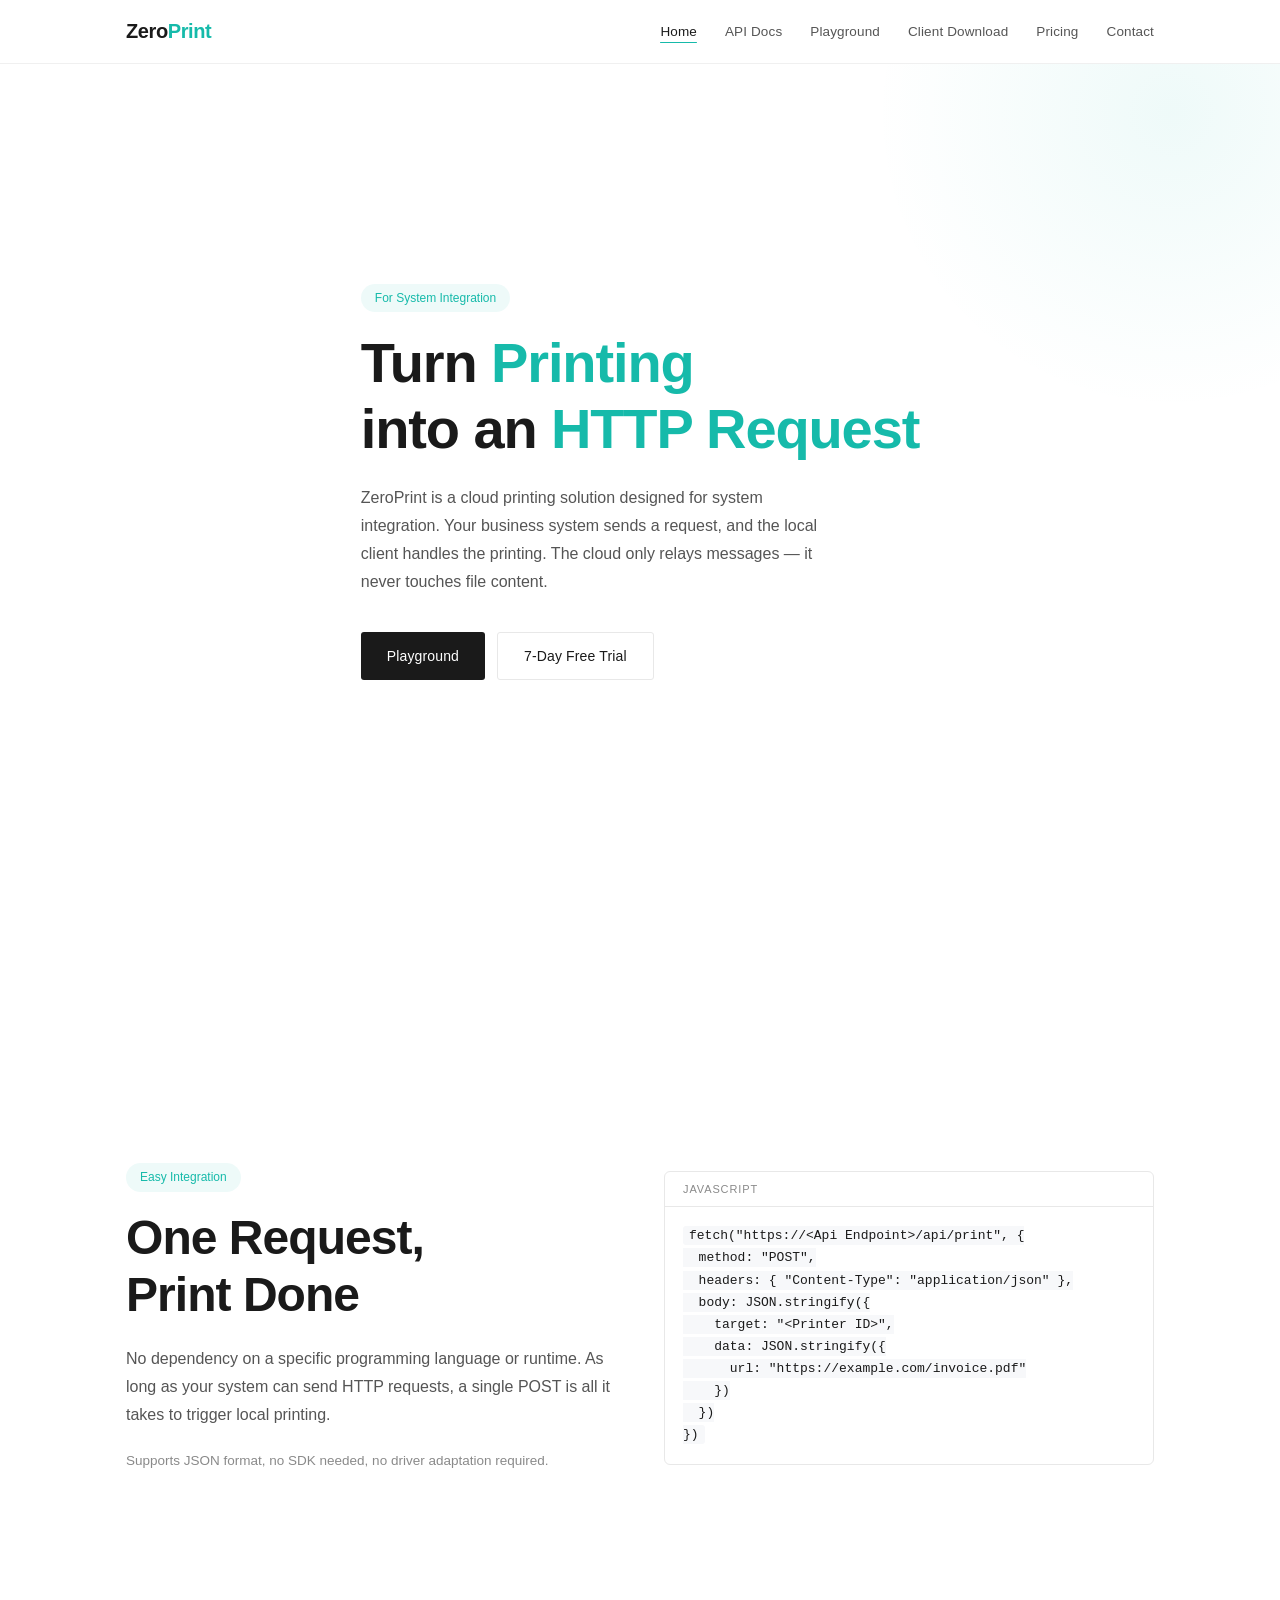
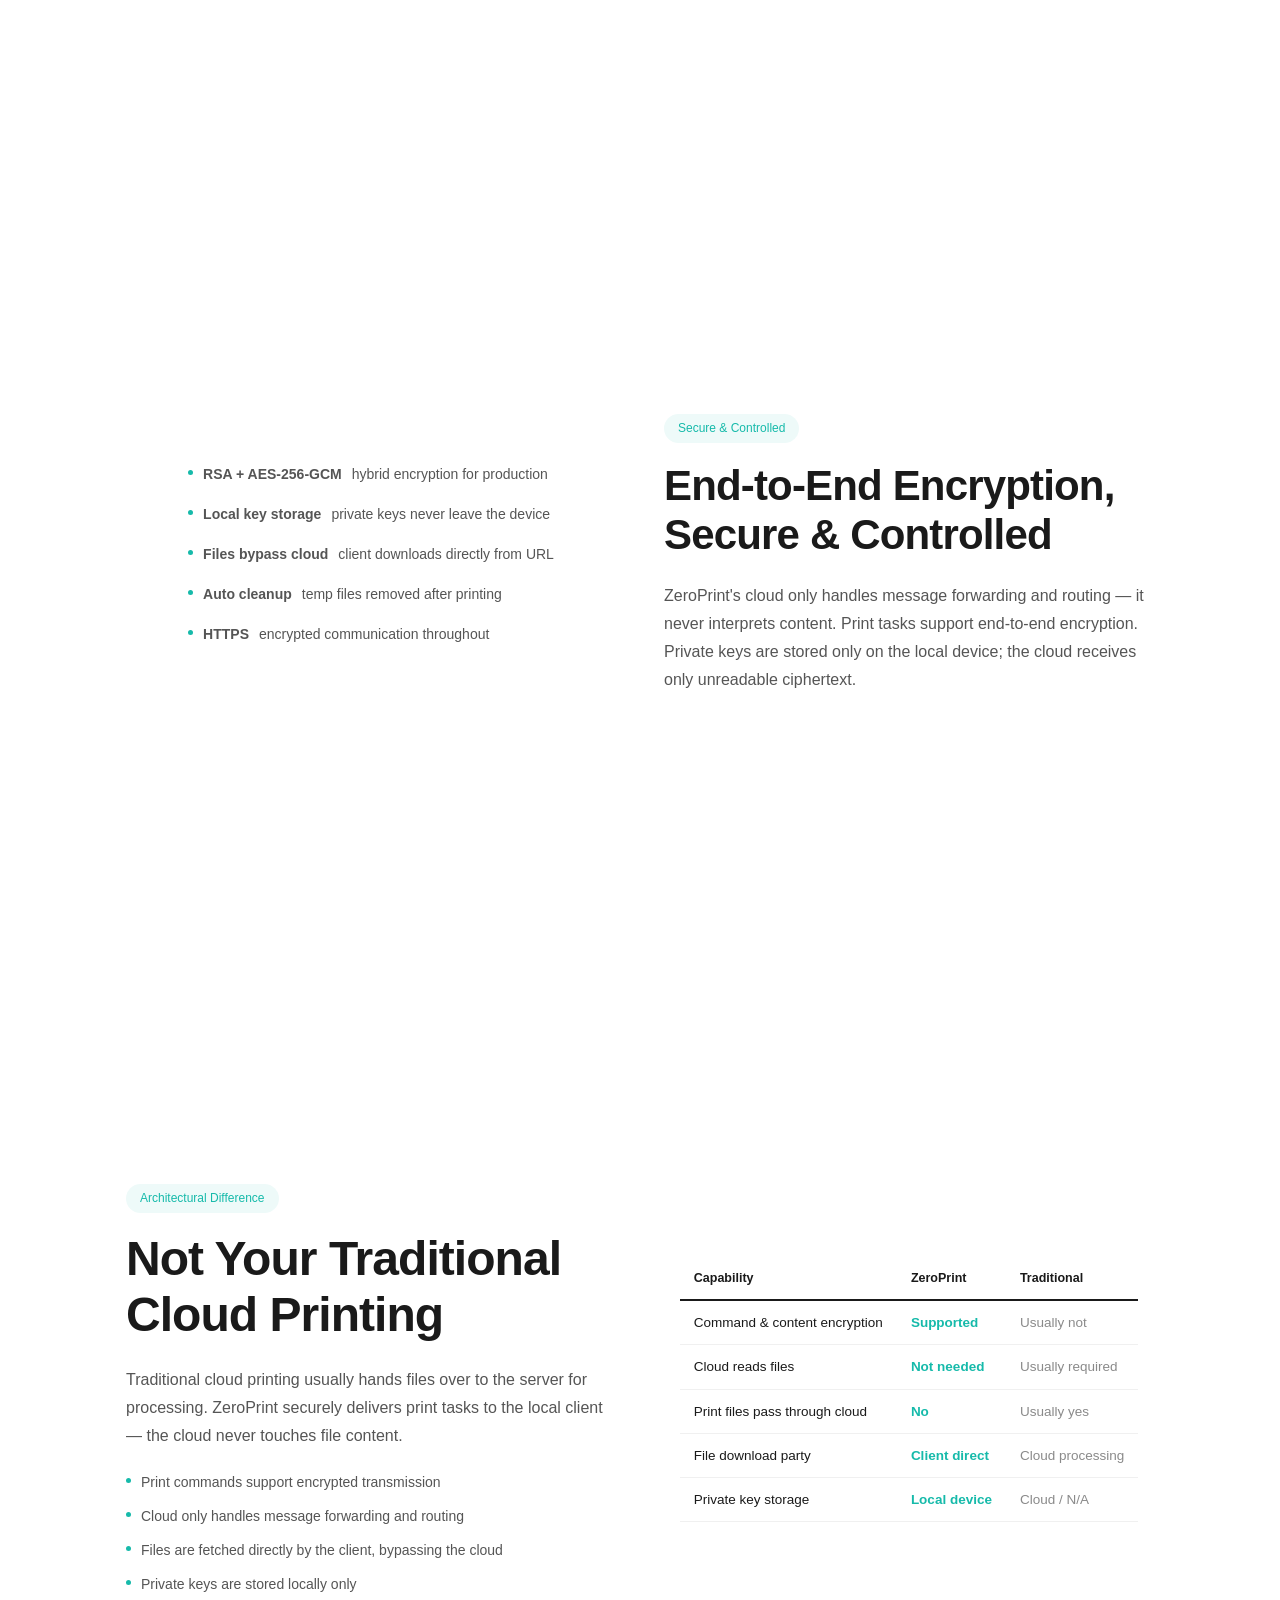
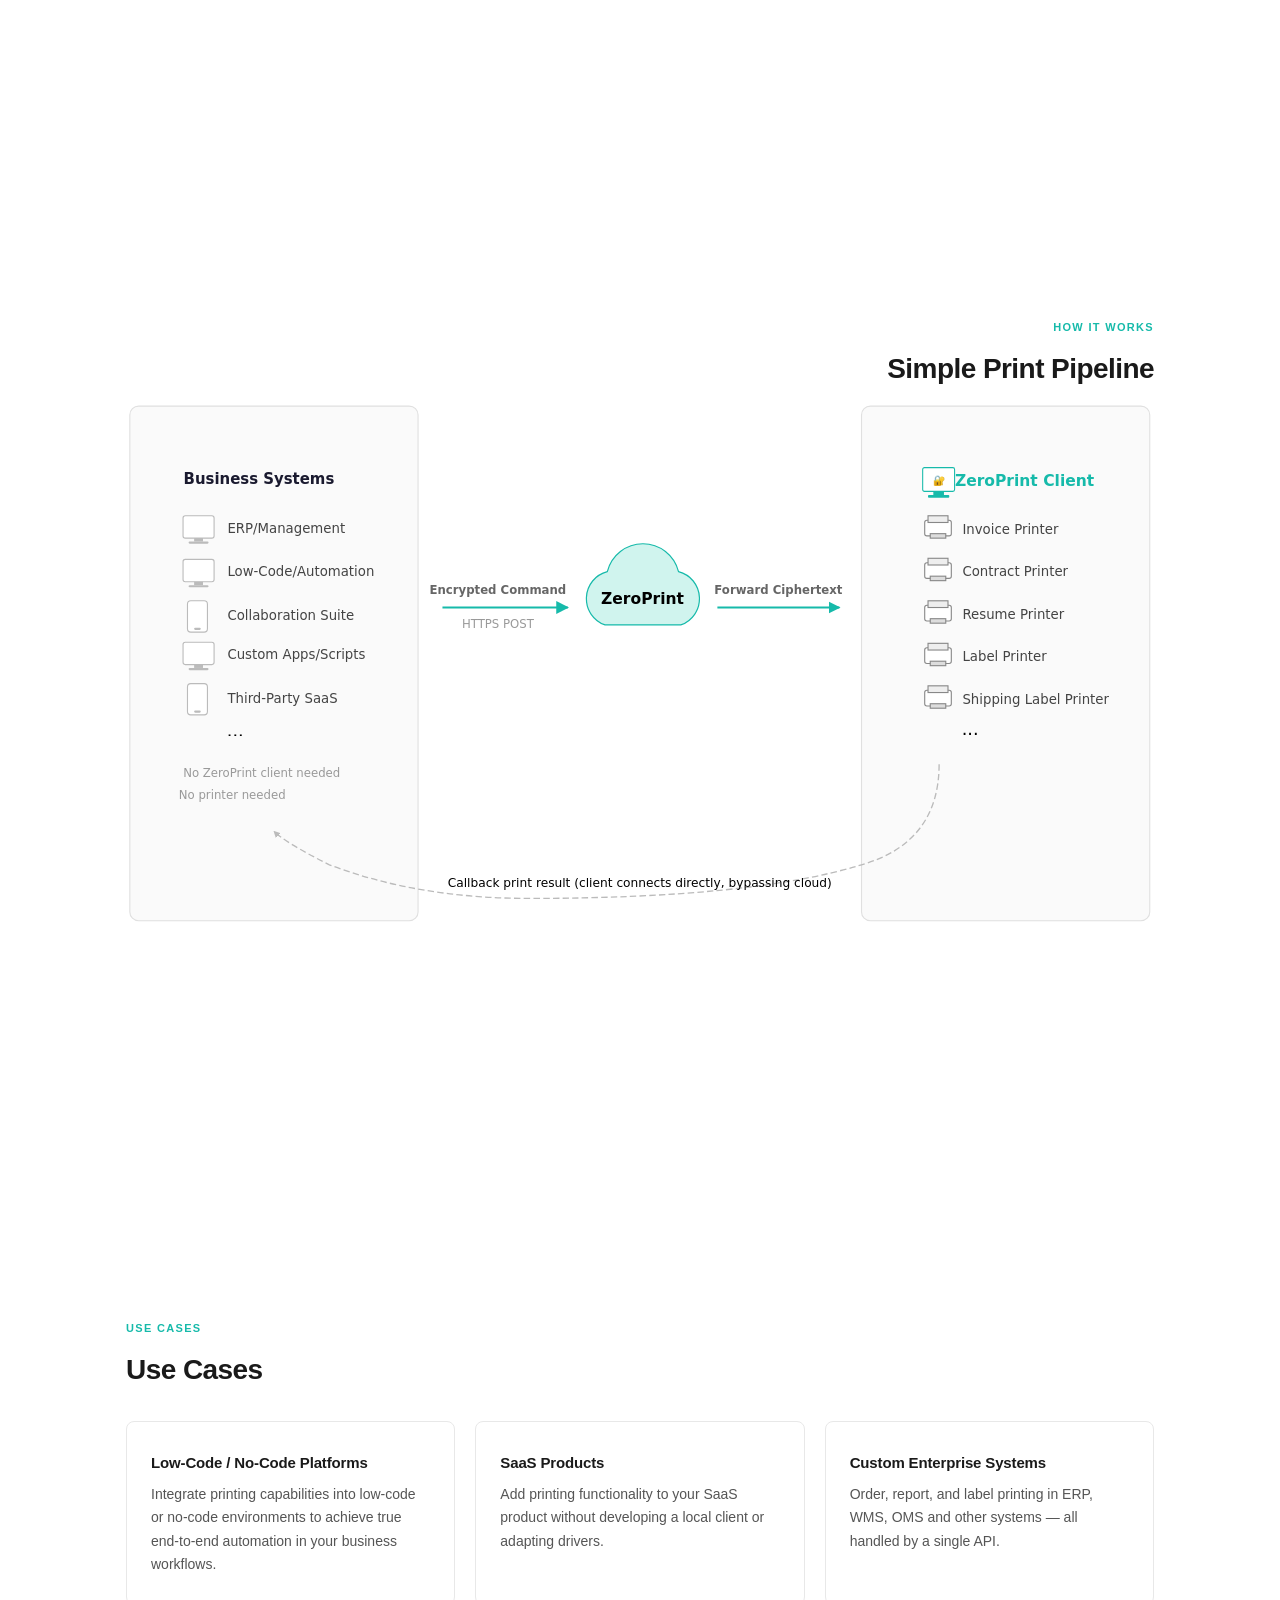
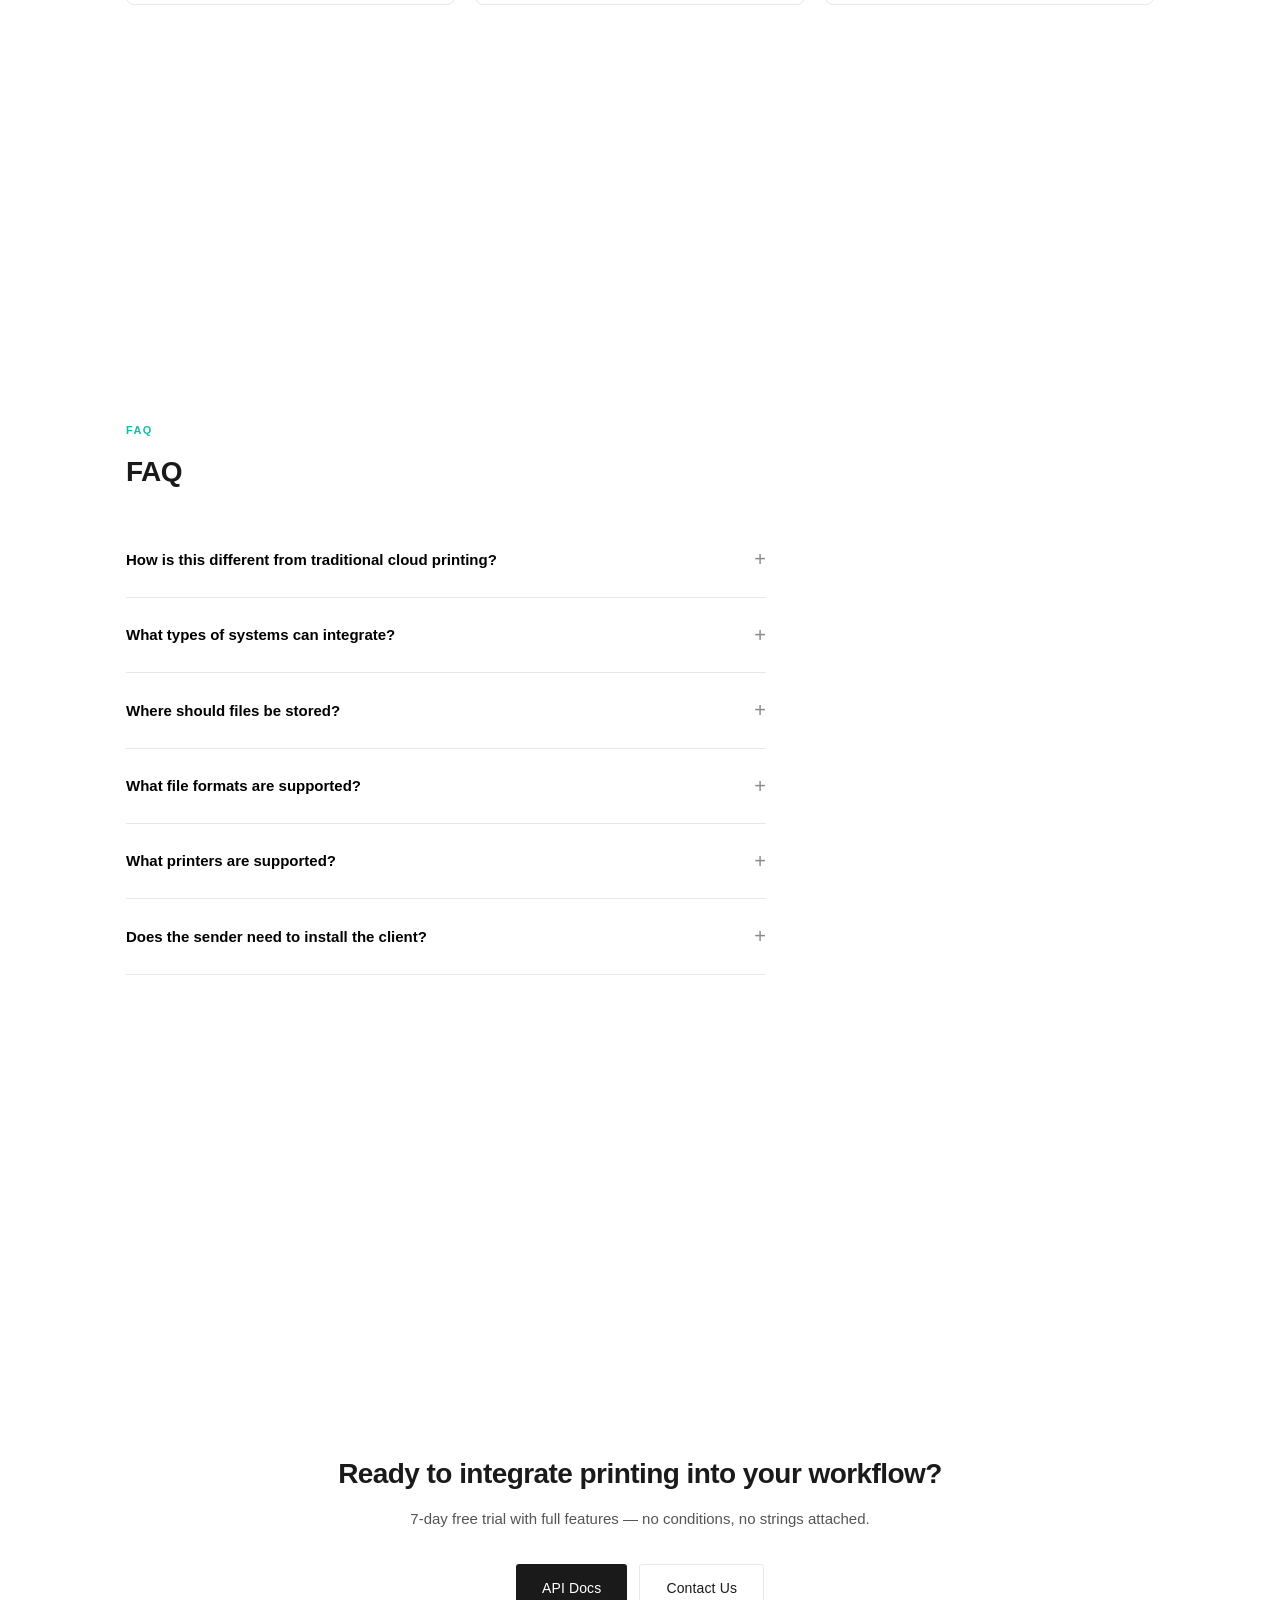
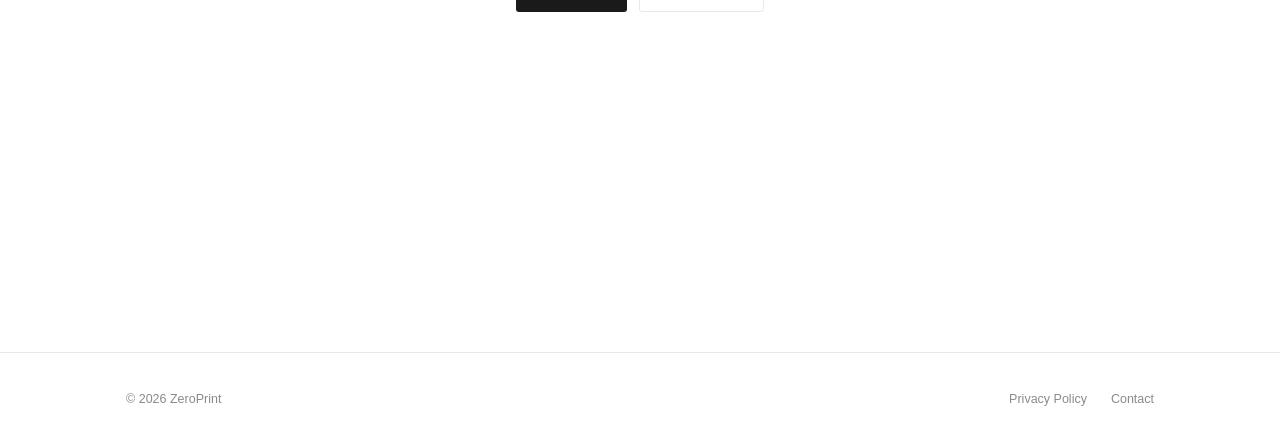
==== commit dbd6d0dc: "Add files via upload" ====
--- a/index.html
+++ b/index.html
@@ -200,11 +200,11 @@
         </div>
         <div class="value-full-visual fade-up delay-1">
           <ul class="feature-list" style="gap:16px;">
-            <li><strong>RSA + AES-256-GCM</strong> — hybrid encryption for production</li>
-            <li><strong>Local key storage</strong> — private keys never leave the device</li>
-            <li><strong>Files bypass cloud</strong> — client downloads directly from URL</li>
-            <li><strong>Auto cleanup</strong> — temp files removed after printing</li>
-            <li><strong>HTTPS</strong> — encrypted communication throughout</li>
+            <li><strong>RSA + AES-256-GCM</strong> hybrid encryption for production</li>
+            <li><strong>Local key storage</strong> private keys never leave the device</li>
+            <li><strong>Files bypass cloud</strong> client downloads directly from URL</li>
+            <li><strong>Auto cleanup</strong> temp files removed after printing</li>
+            <li><strong>HTTPS</strong> encrypted communication throughout</li>
           </ul>
         </div>
       </div>
--- a/style.css
+++ b/style.css
@@ -291,6 +291,7 @@
   display: flex; align-items: flex-start; gap: 10px;
   font-size: 14px; color: var(--ink-2);
 }
+.feature-list li strong { white-space: nowrap; }
 .feature-list li::before {
   content: ''; width: 5px; height: 5px; border-radius: 50%;
   background: var(--accent); flex-shrink: 0; margin-top: 8px;
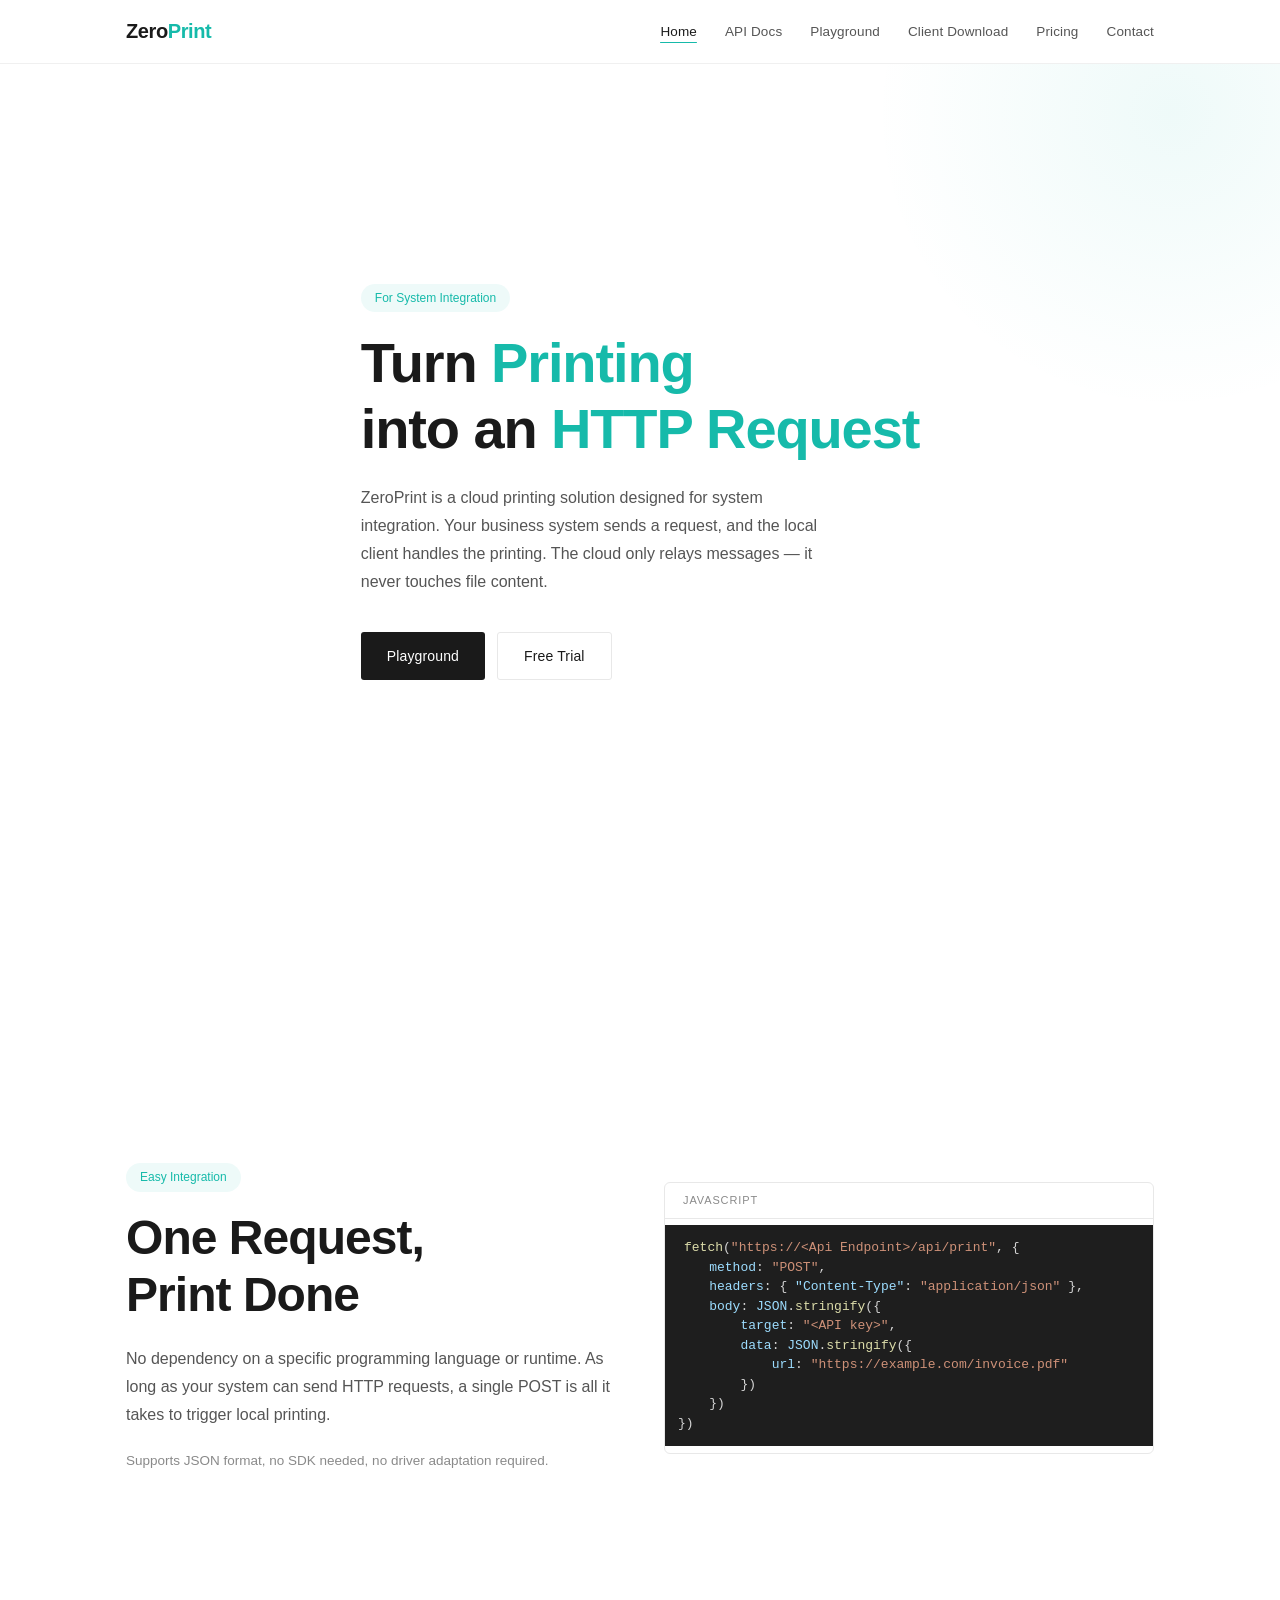
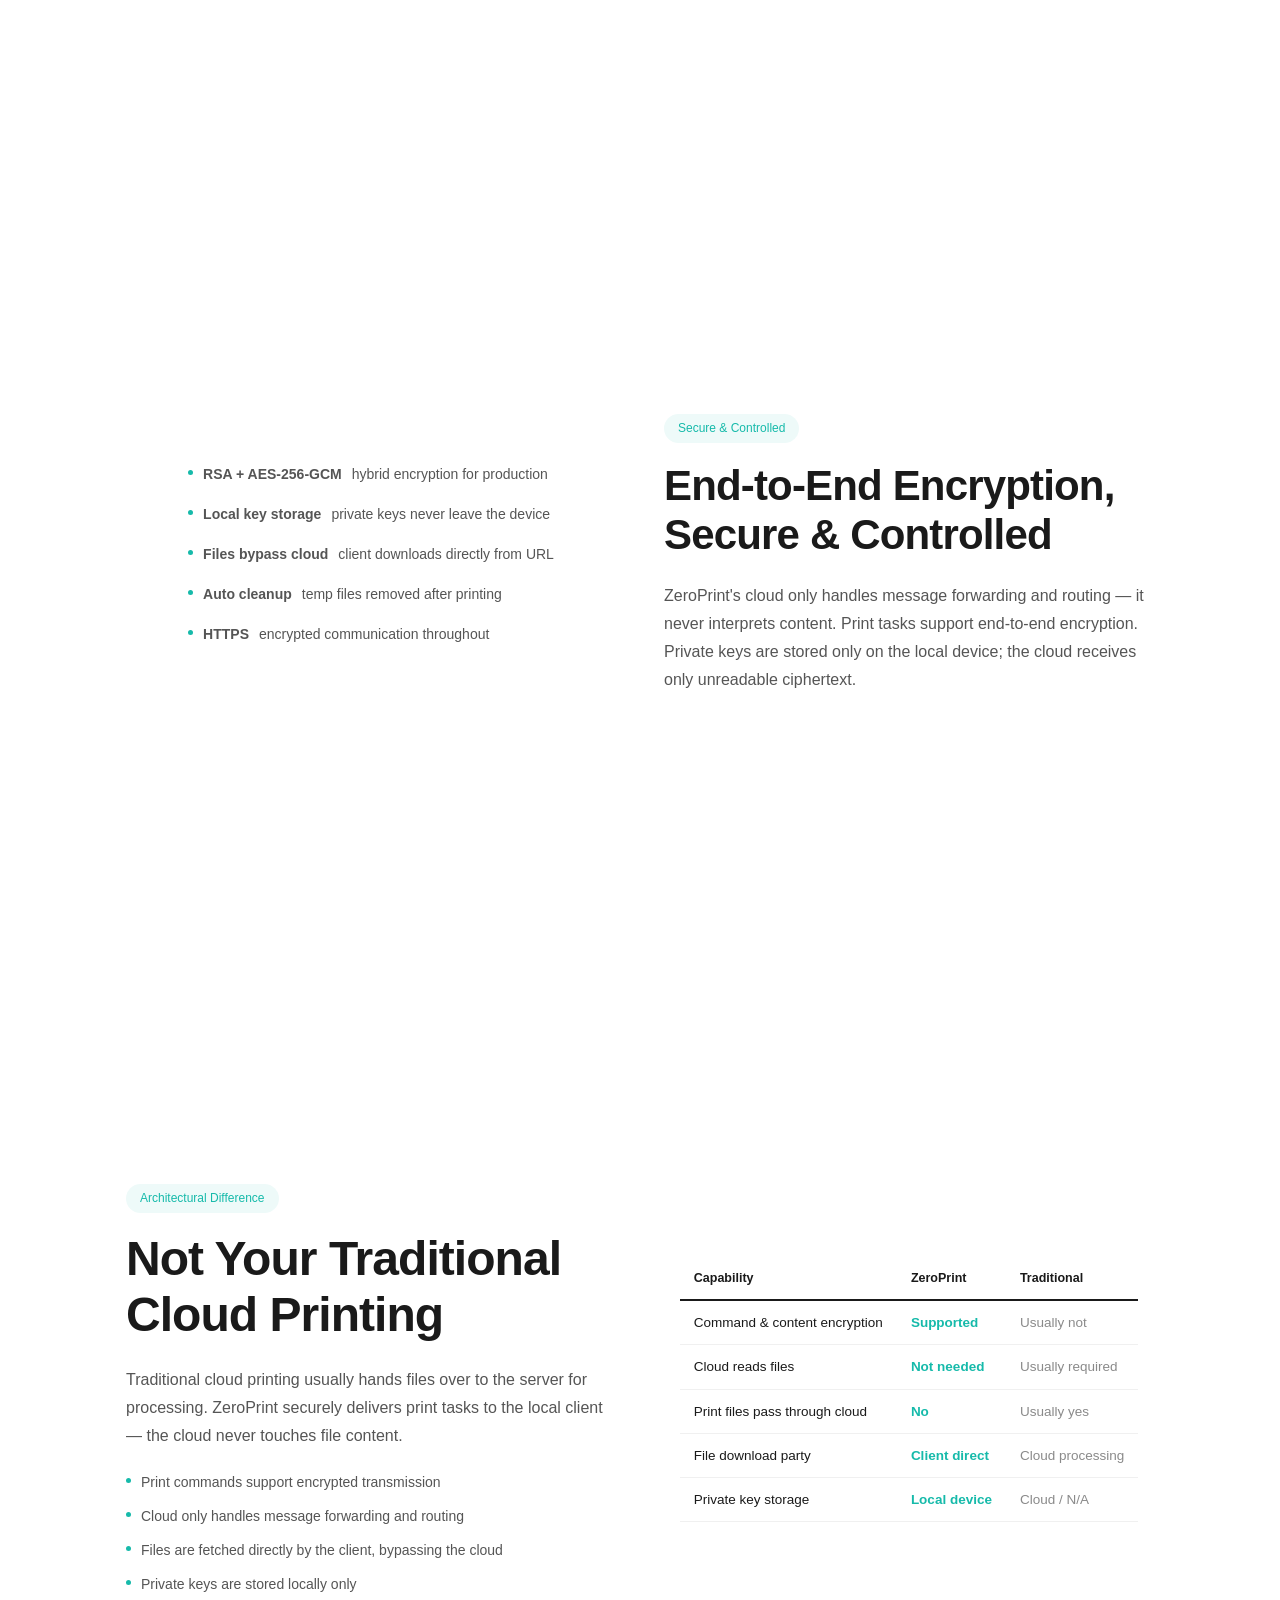
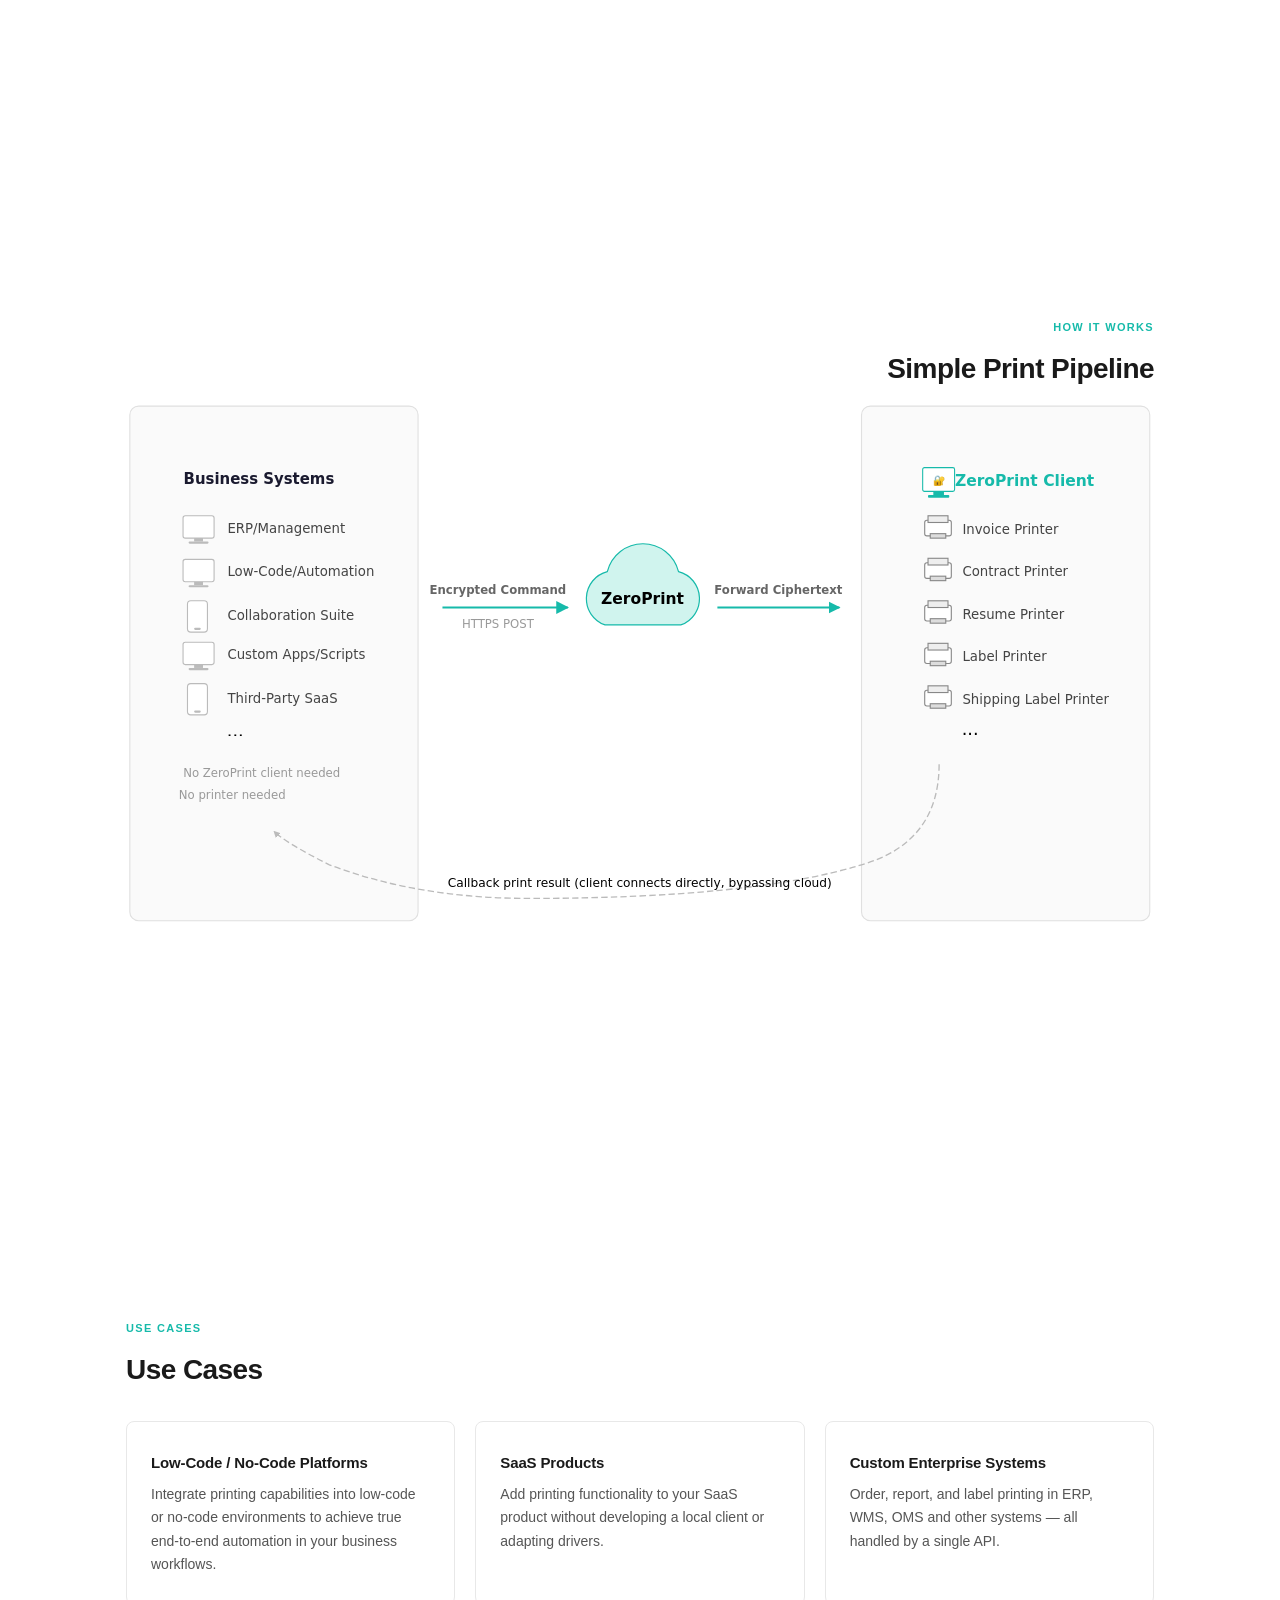
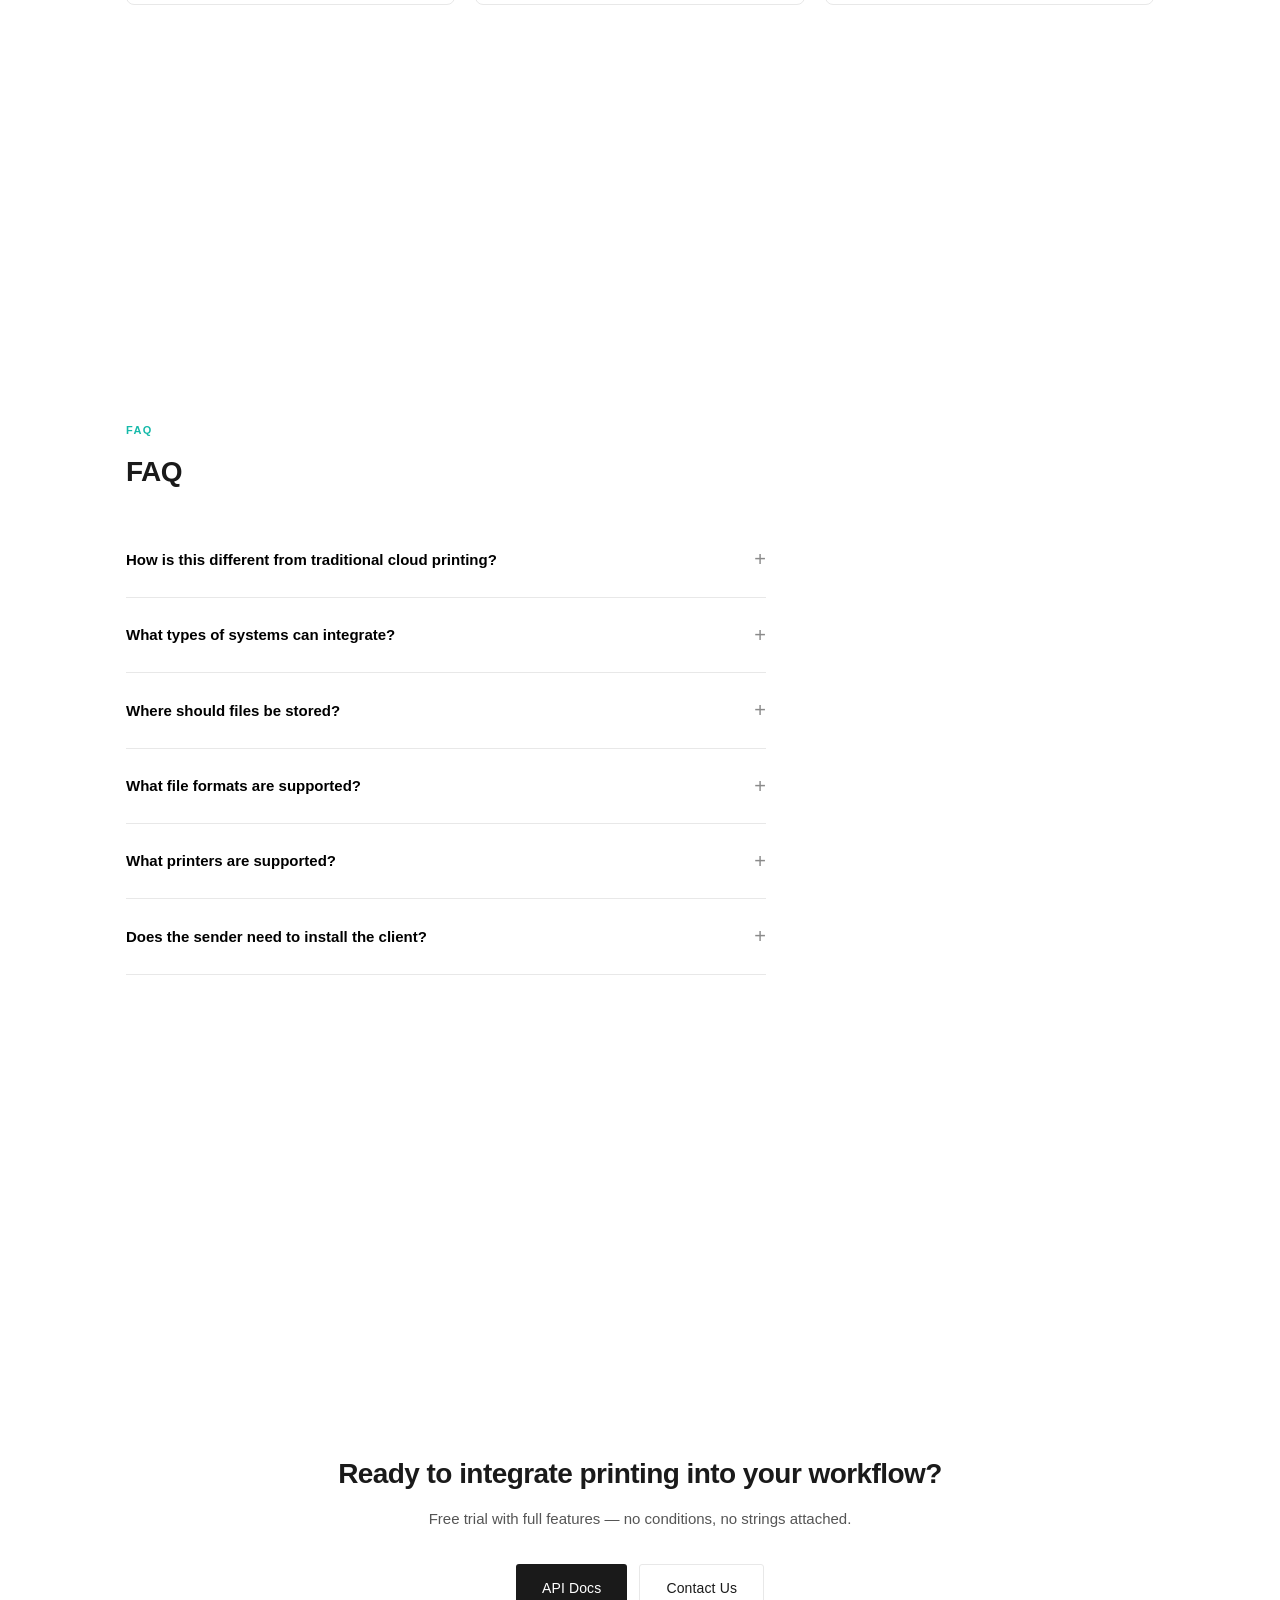
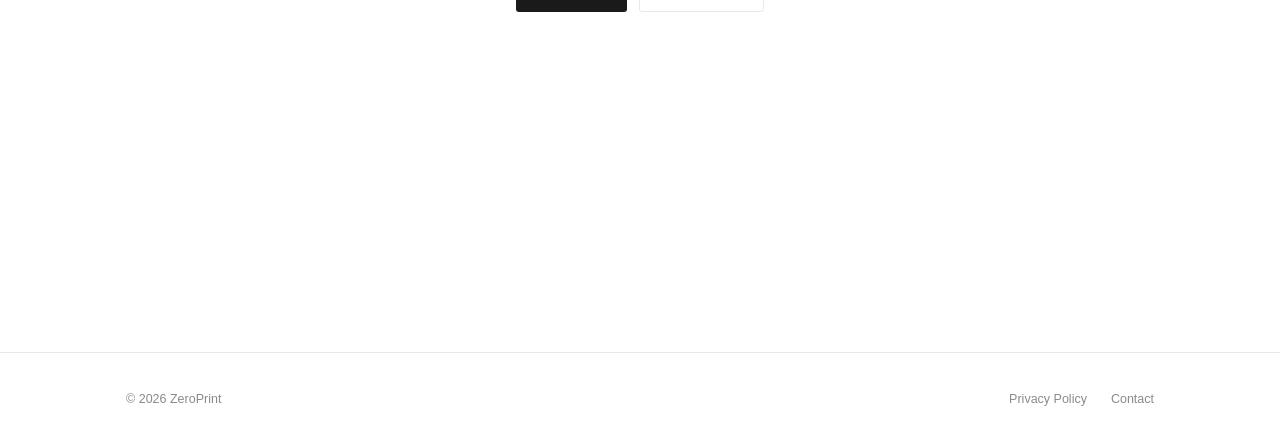
==== commit 1e22af61: "Add files via upload" ====
--- a/index.html
+++ b/index.html
@@ -13,7 +13,10 @@
   <meta property="og:locale" content="en_US">
   <link rel="canonical" href="https://webappprint.com/">
   <meta name="keywords" content="cloud printing,HTTP printing,remote printing,print API,CUPS,end-to-end encryption,silent printing,backend printing,system integration printing,SaaS printing,low-code printing,no-code printing,ERP printing,WMS printing,PrintNode,ezeep,Printix,PrinterLogic,PaperCut,ThinPrint,Microsoft Universal Print,Zapier,Make,Airtable,Notion,Monday.com,Salesforce,HubSpot,Power Automate,n8n,Workato,ServiceNow,Retool,Bubble,Webflow">
-  <link rel="stylesheet" href="style.css">
+  <link rel="stylesheet" href="style.css?v=20260814">
+  <link rel="stylesheet" href="prism/prism-vsc-dark-plus.css?v=20260814">
+  <script src="prism/prism.min.js?v=20260814"></script>
+  <script src="prism/prism-javascript.min.js?v=20260814"></script>
   <script type="application/ld+json">
   {
     "@context": "https://schema.org",
@@ -129,12 +132,12 @@
 
 <nav class="nav" id="nav">
   <div class="nav-inner">
-    <a href="index.html" class="nav-logo">Zero<span>Print</span></a>
+    <a href="/" class="nav-logo">Zero<span>Print</span></a>
     <button class="nav-toggle" id="navToggle" aria-label="Menu">
       <span></span><span></span><span></span>
     </button>
     <ul class="nav-links" id="navLinks">
-      <li><a href="index.html" class="active">Home</a></li>
+      <li><a href="/" class="active">Home</a></li>
       <li><a href="docs.html">API Docs</a></li>
       <li><a href="playground.html">Playground</a></li>
       <li><a href="download.html">Client Download</a></li>
@@ -154,7 +157,7 @@
         <p class="hero-sub fade-up delay-1">ZeroPrint is a cloud printing solution designed for system integration. Your business system sends a request, and the local client handles the printing. The cloud only relays messages — it never touches file content.</p>
         <div class="hero-actions fade-up delay-2">
           <a href="playground.html" class="btn btn-primary">Playground</a>
-          <a href="pricing.html" class="btn btn-outline">7-Day Free Trial</a>
+          <a href="pricing.html" class="btn btn-outline">Free Trial</a>
         </div>
       </div>
     </div>
@@ -173,15 +176,15 @@
         <div class="value-full-visual fade-up delay-1" style="min-width:0;">
           <div class="code-block" style="margin:0;width:100%;">
             <div class="code-header"><span class="code-lang">JavaScript</span></div>
-            <pre><code>fetch("https://&lt;Api Endpoint&gt;/api/print", {
-  method: "POST",
-  headers: { "Content-Type": "application/json" },
-  body: JSON.stringify({
-    target: "&lt;Printer ID&gt;",
-    data: JSON.stringify({
-      url: "https://example.com/invoice.pdf"
+            <pre class="language-js"><code class="language-js">fetch("https://&lt;Api Endpoint&gt;/api/print", {
+    method: "POST",
+    headers: { "Content-Type": "application/json" },
+    body: JSON.stringify({
+        target: "&lt;API key&gt;",
+        data: JSON.stringify({
+            url: "https://example.com/invoice.pdf"
+        })
     })
-  })
 })</code></pre>
           </div>
         </div>
@@ -435,7 +438,7 @@
   <section class="section snap">
     <div class="container text-center">
       <h2 class="section-title fade-up" style="max-width:none;">Ready to integrate printing into your workflow?</h2>
-      <p class="section-desc fade-up" style="margin:12px auto 32px;text-align:center;">7-day free trial with full features — no conditions, no strings attached.</p>
+      <p class="section-desc fade-up" style="margin:12px auto 32px;text-align:center;">Free trial with full features — no conditions, no strings attached.</p>
       <div class="fade-up" style="display:flex;gap:12px;justify-content:center;">
         <a href="docs.html" class="btn btn-primary">API Docs</a>
         <a href="contact.html" class="btn btn-outline">Contact Us</a>
--- a/style.css
+++ b/style.css
@@ -336,6 +336,15 @@
   font-family: var(--font-mono);
   font-size: 13px;
   color: var(--ink);
+}
+/* Prism 高亮：代码区深色（VS Code 风格） */
+.code-block pre.language-js {
+  background: #1e1e1e;
+  color: #d4d4d4;
+}
+.code-block pre.language-js code {
+  background: none;
+  text-shadow: none;
 }
 .code-header {
   display: flex; align-items: center; justify-content: space-between;
--- a/prism/prism-vsc-dark-plus.css
+++ b/prism/prism-vsc-dark-plus.css
@@ -0,0 +1,275 @@
+pre[class*="language-"],
+code[class*="language-"] {
+	color: #d4d4d4;
+	font-size: 13px;
+	text-shadow: none;
+	font-family: Menlo, Monaco, Consolas, "Andale Mono", "Ubuntu Mono", "Courier New", monospace;
+	direction: ltr;
+	text-align: left;
+	white-space: pre;
+	word-spacing: normal;
+	word-break: normal;
+	line-height: 1.5;
+	-moz-tab-size: 4;
+	-o-tab-size: 4;
+	tab-size: 4;
+	-webkit-hyphens: none;
+	-moz-hyphens: none;
+	-ms-hyphens: none;
+	hyphens: none;
+}
+
+pre[class*="language-"]::selection,
+code[class*="language-"]::selection,
+pre[class*="language-"] *::selection,
+code[class*="language-"] *::selection {
+	text-shadow: none;
+	background: #264F78;
+}
+
+@media print {
+	pre[class*="language-"],
+	code[class*="language-"] {
+		text-shadow: none;
+	}
+}
+
+pre[class*="language-"] {
+	padding: 1em;
+	margin: .5em 0;
+	overflow: auto;
+	background: #1e1e1e;
+}
+
+:not(pre) > code[class*="language-"] {
+	padding: .1em .3em;
+	border-radius: .3em;
+	color: #db4c69;
+	background: #1e1e1e;
+}
+/*********************************************************
+* Tokens
+*/
+.namespace {
+	opacity: .7;
+}
+
+.token.doctype .token.doctype-tag {
+	color: #569CD6;
+}
+
+.token.doctype .token.name {
+	color: #9cdcfe;
+}
+
+.token.comment,
+.token.prolog {
+	color: #6a9955;
+}
+
+.token.punctuation,
+.language-html .language-css .token.punctuation,
+.language-html .language-javascript .token.punctuation {
+	color: #d4d4d4;
+}
+
+.token.property,
+.token.tag,
+.token.boolean,
+.token.number,
+.token.constant,
+.token.symbol,
+.token.inserted,
+.token.unit {
+	color: #b5cea8;
+}
+
+.token.selector,
+.token.attr-name,
+.token.string,
+.token.char,
+.token.builtin,
+.token.deleted {
+	color: #ce9178;
+}
+
+.language-css .token.string.url {
+	text-decoration: underline;
+}
+
+.token.operator,
+.token.entity {
+	color: #d4d4d4;
+}
+
+.token.operator.arrow {
+	color: #569CD6;
+}
+
+.token.atrule {
+	color: #ce9178;
+}
+
+.token.atrule .token.rule {
+	color: #c586c0;
+}
+
+.token.atrule .token.url {
+	color: #9cdcfe;
+}
+
+.token.atrule .token.url .token.function {
+	color: #dcdcaa;
+}
+
+.token.atrule .token.url .token.punctuation {
+	color: #d4d4d4;
+}
+
+.token.keyword {
+	color: #569CD6;
+}
+
+.token.keyword.module,
+.token.keyword.control-flow {
+	color: #c586c0;
+}
+
+.token.function,
+.token.function .token.maybe-class-name {
+	color: #dcdcaa;
+}
+
+.token.regex {
+	color: #d16969;
+}
+
+.token.important {
+	color: #569cd6;
+}
+
+.token.italic {
+	font-style: italic;
+}
+
+.token.constant {
+	color: #9cdcfe;
+}
+
+.token.class-name,
+.token.maybe-class-name {
+	color: #4ec9b0;
+}
+
+.token.console {
+	color: #9cdcfe;
+}
+
+.token.parameter {
+	color: #9cdcfe;
+}
+
+.token.interpolation {
+	color: #9cdcfe;
+}
+
+.token.punctuation.interpolation-punctuation {
+	color: #569cd6;
+}
+
+.token.boolean {
+	color: #569cd6;
+}
+
+.token.property,
+.token.variable,
+.token.imports .token.maybe-class-name,
+.token.exports .token.maybe-class-name {
+	color: #9cdcfe;
+}
+
+.token.selector {
+	color: #d7ba7d;
+}
+
+.token.escape {
+	color: #d7ba7d;
+}
+
+.token.tag {
+	color: #569cd6;
+}
+
+.token.tag .token.punctuation {
+	color: #808080;
+}
+
+.token.cdata {
+	color: #808080;
+}
+
+.token.attr-name {
+	color: #9cdcfe;
+}
+
+.token.attr-value,
+.token.attr-value .token.punctuation {
+	color: #ce9178;
+}
+
+.token.attr-value .token.punctuation.attr-equals {
+	color: #d4d4d4;
+}
+
+.token.entity {
+	color: #569cd6;
+}
+
+.token.namespace {
+	color: #4ec9b0;
+}
+/*********************************************************
+* Language Specific
+*/
+
+pre[class*="language-javascript"],
+code[class*="language-javascript"],
+pre[class*="language-jsx"],
+code[class*="language-jsx"],
+pre[class*="language-typescript"],
+code[class*="language-typescript"],
+pre[class*="language-tsx"],
+code[class*="language-tsx"] {
+	color: #9cdcfe;
+}
+
+pre[class*="language-css"],
+code[class*="language-css"] {
+	color: #ce9178;
+}
+
+pre[class*="language-html"],
+code[class*="language-html"] {
+	color: #d4d4d4;
+}
+
+.language-regex .token.anchor {
+	color: #dcdcaa;
+}
+
+.language-html .token.punctuation {
+	color: #808080;
+}
+/*********************************************************
+* Line highlighting
+*/
+pre[class*="language-"] > code[class*="language-"] {
+	position: relative;
+	z-index: 1;
+}
+
+.line-highlight.line-highlight {
+	background: #f7ebc6;
+	box-shadow: inset 5px 0 0 #f7d87c;
+	z-index: 0;
+}
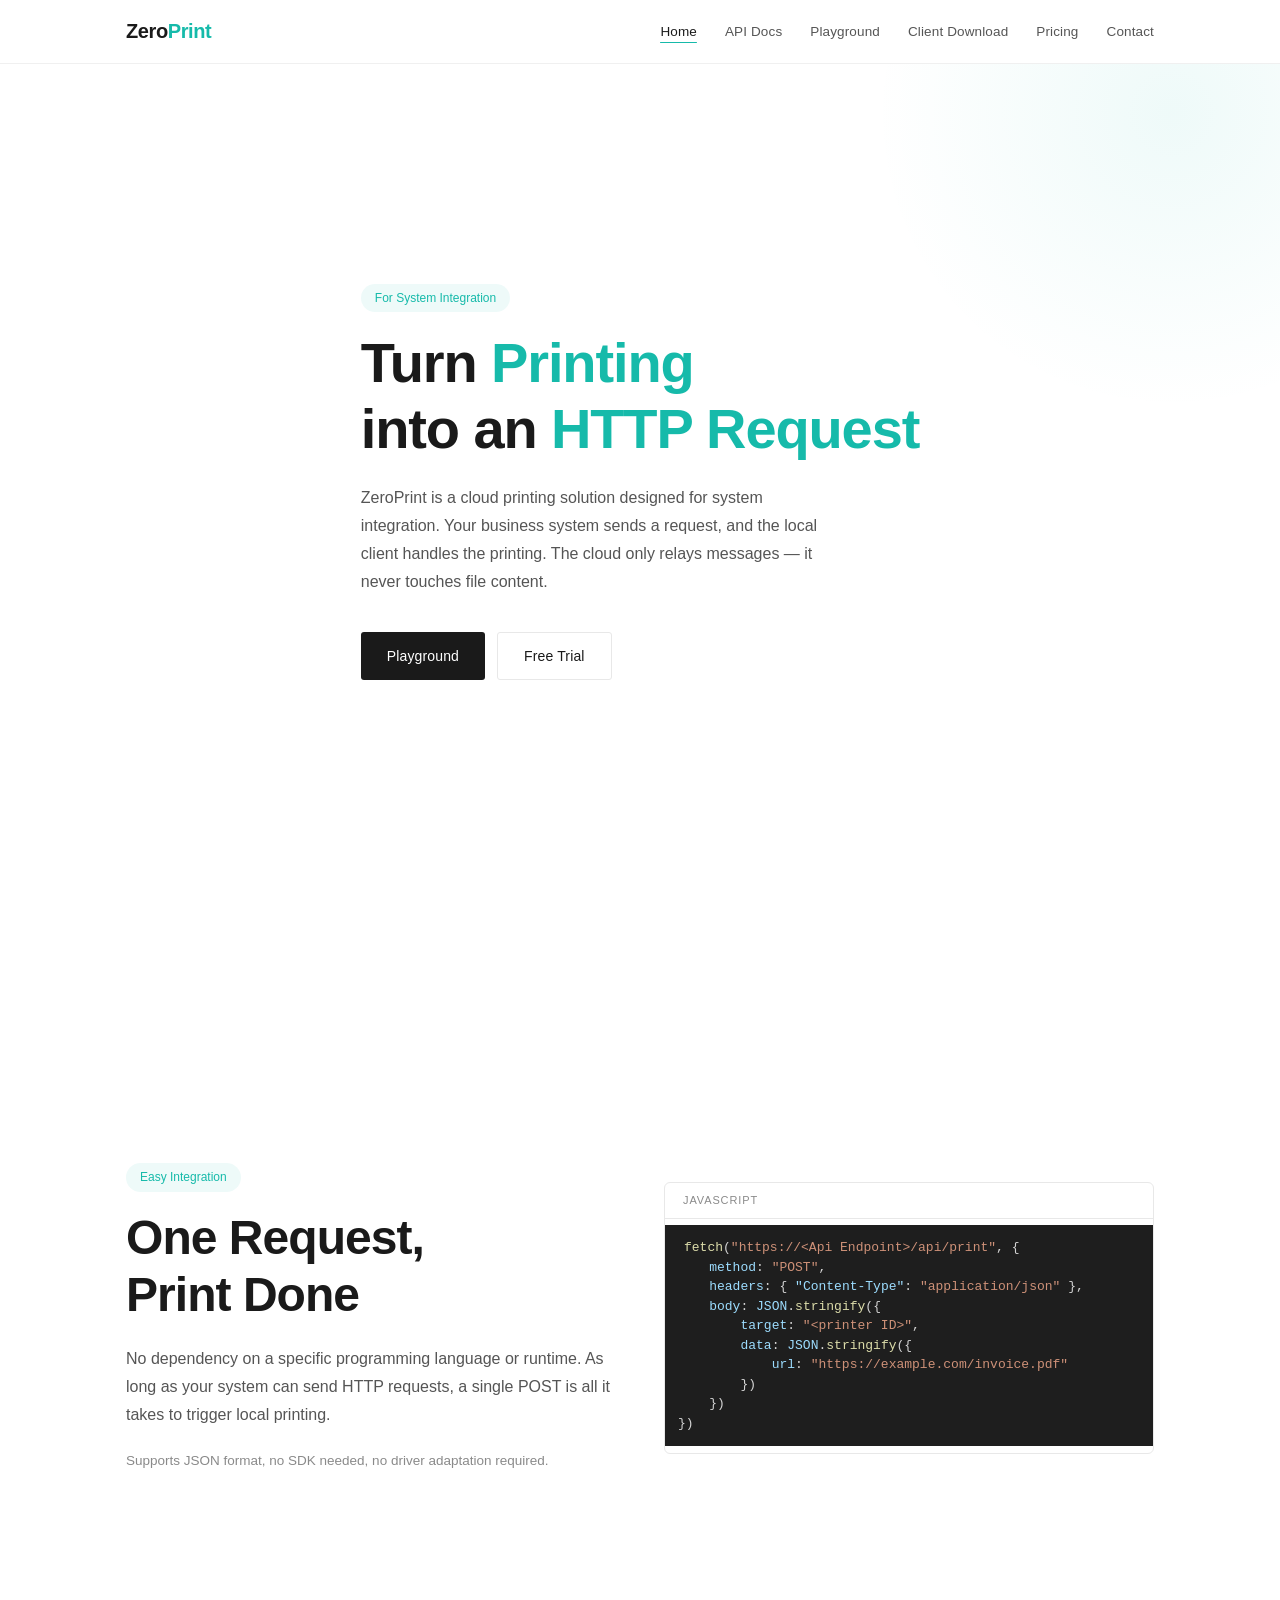
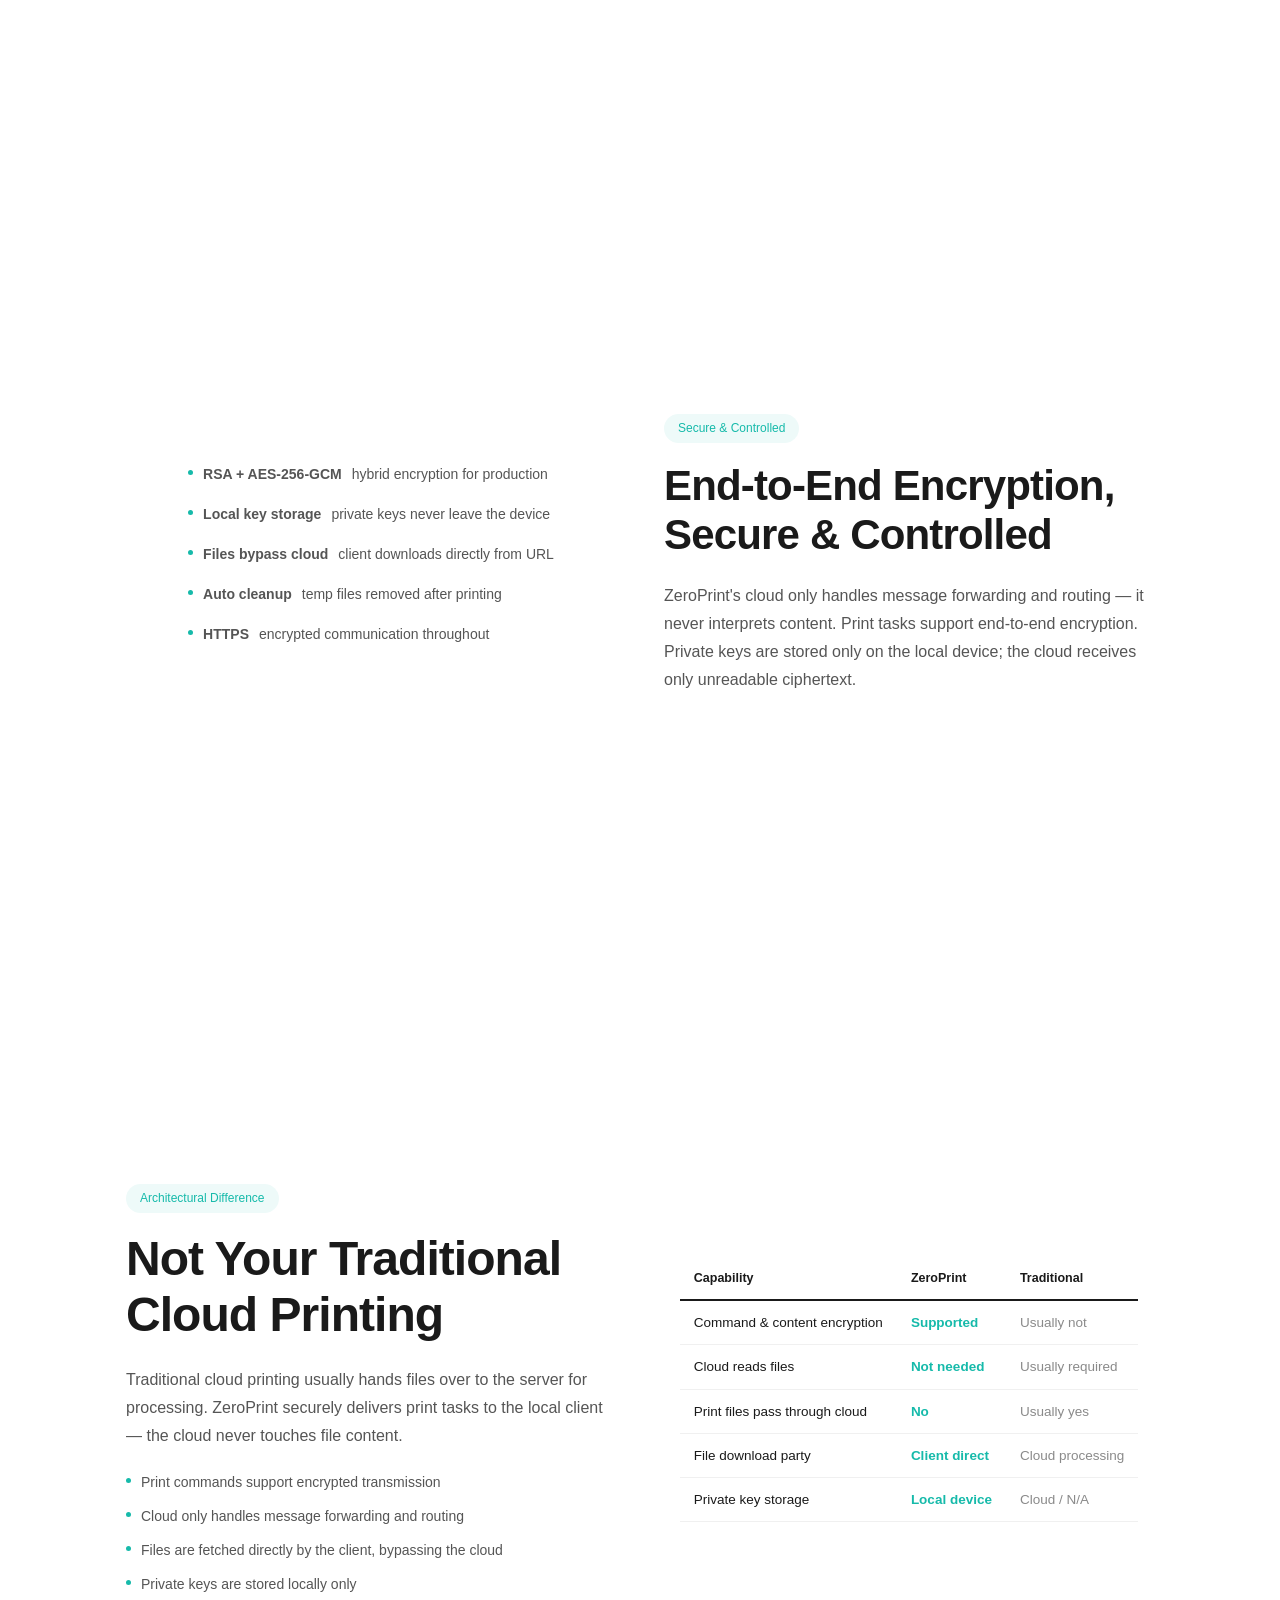
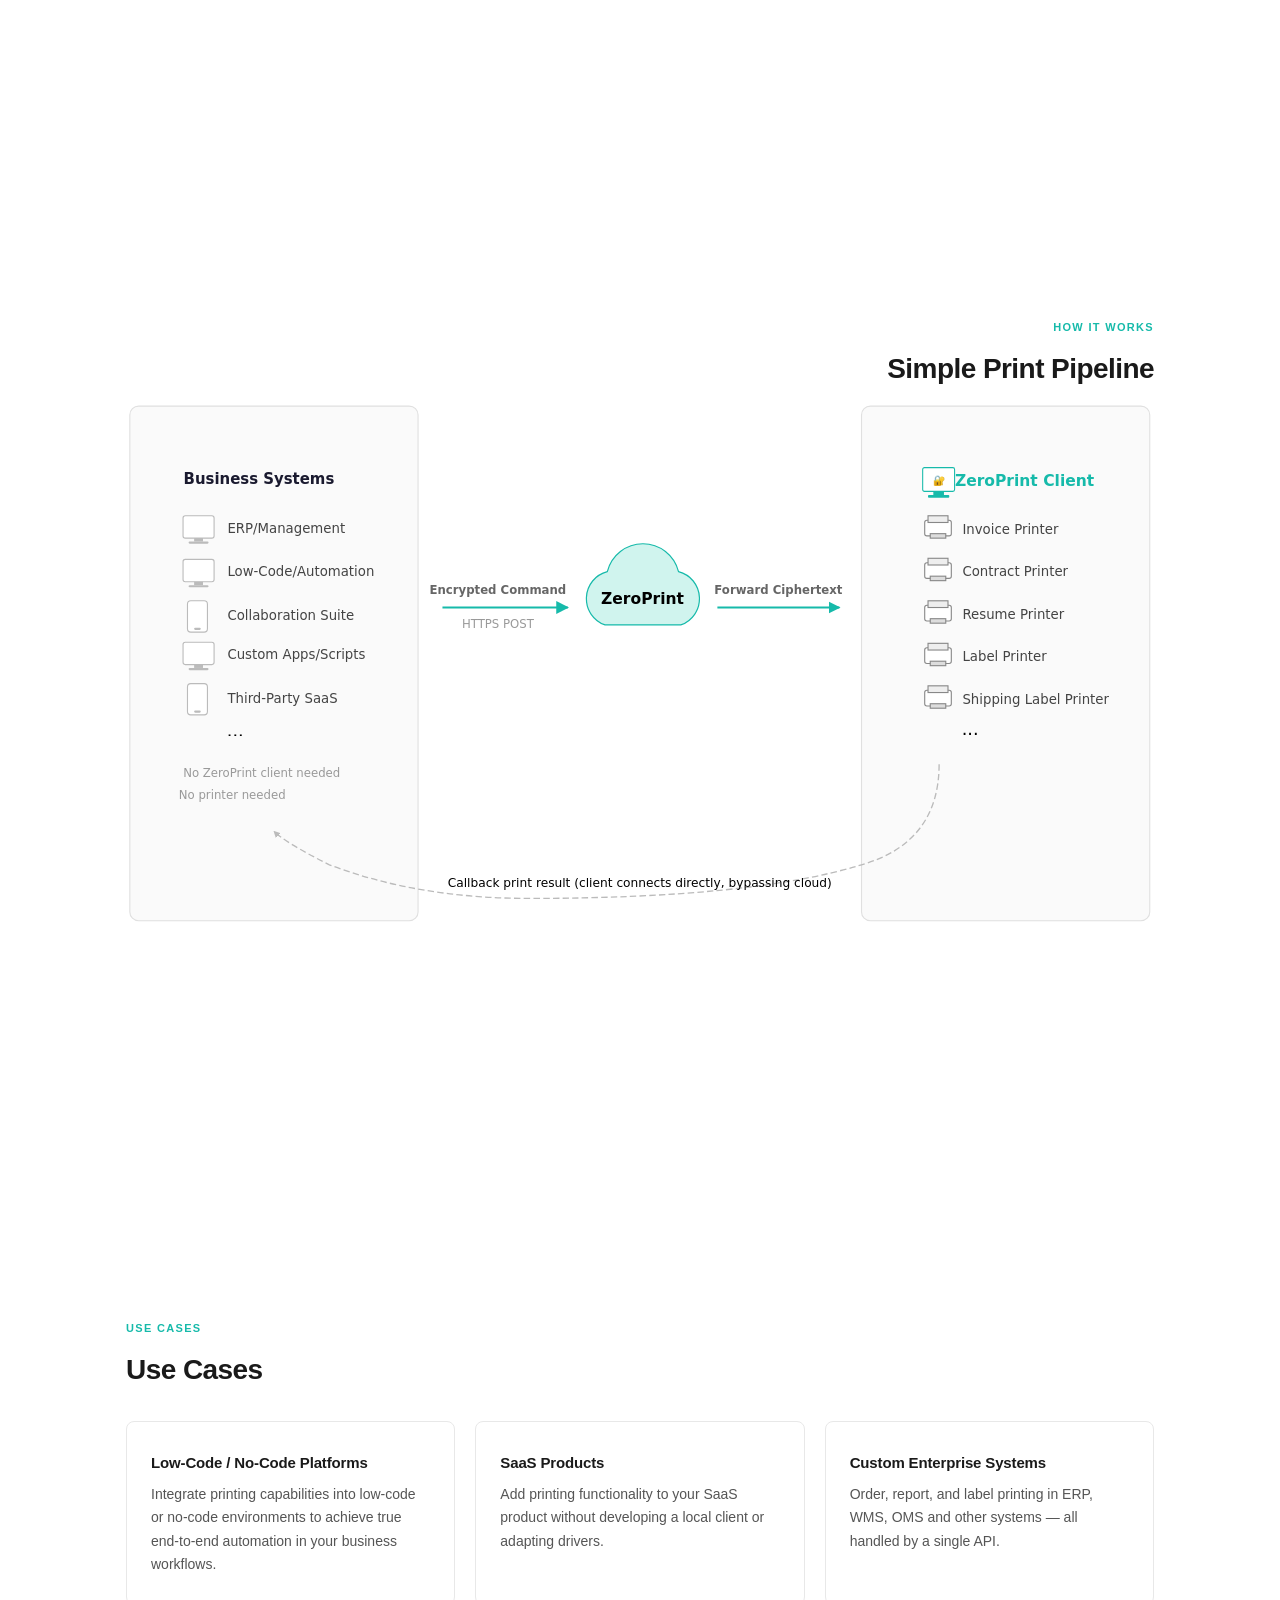
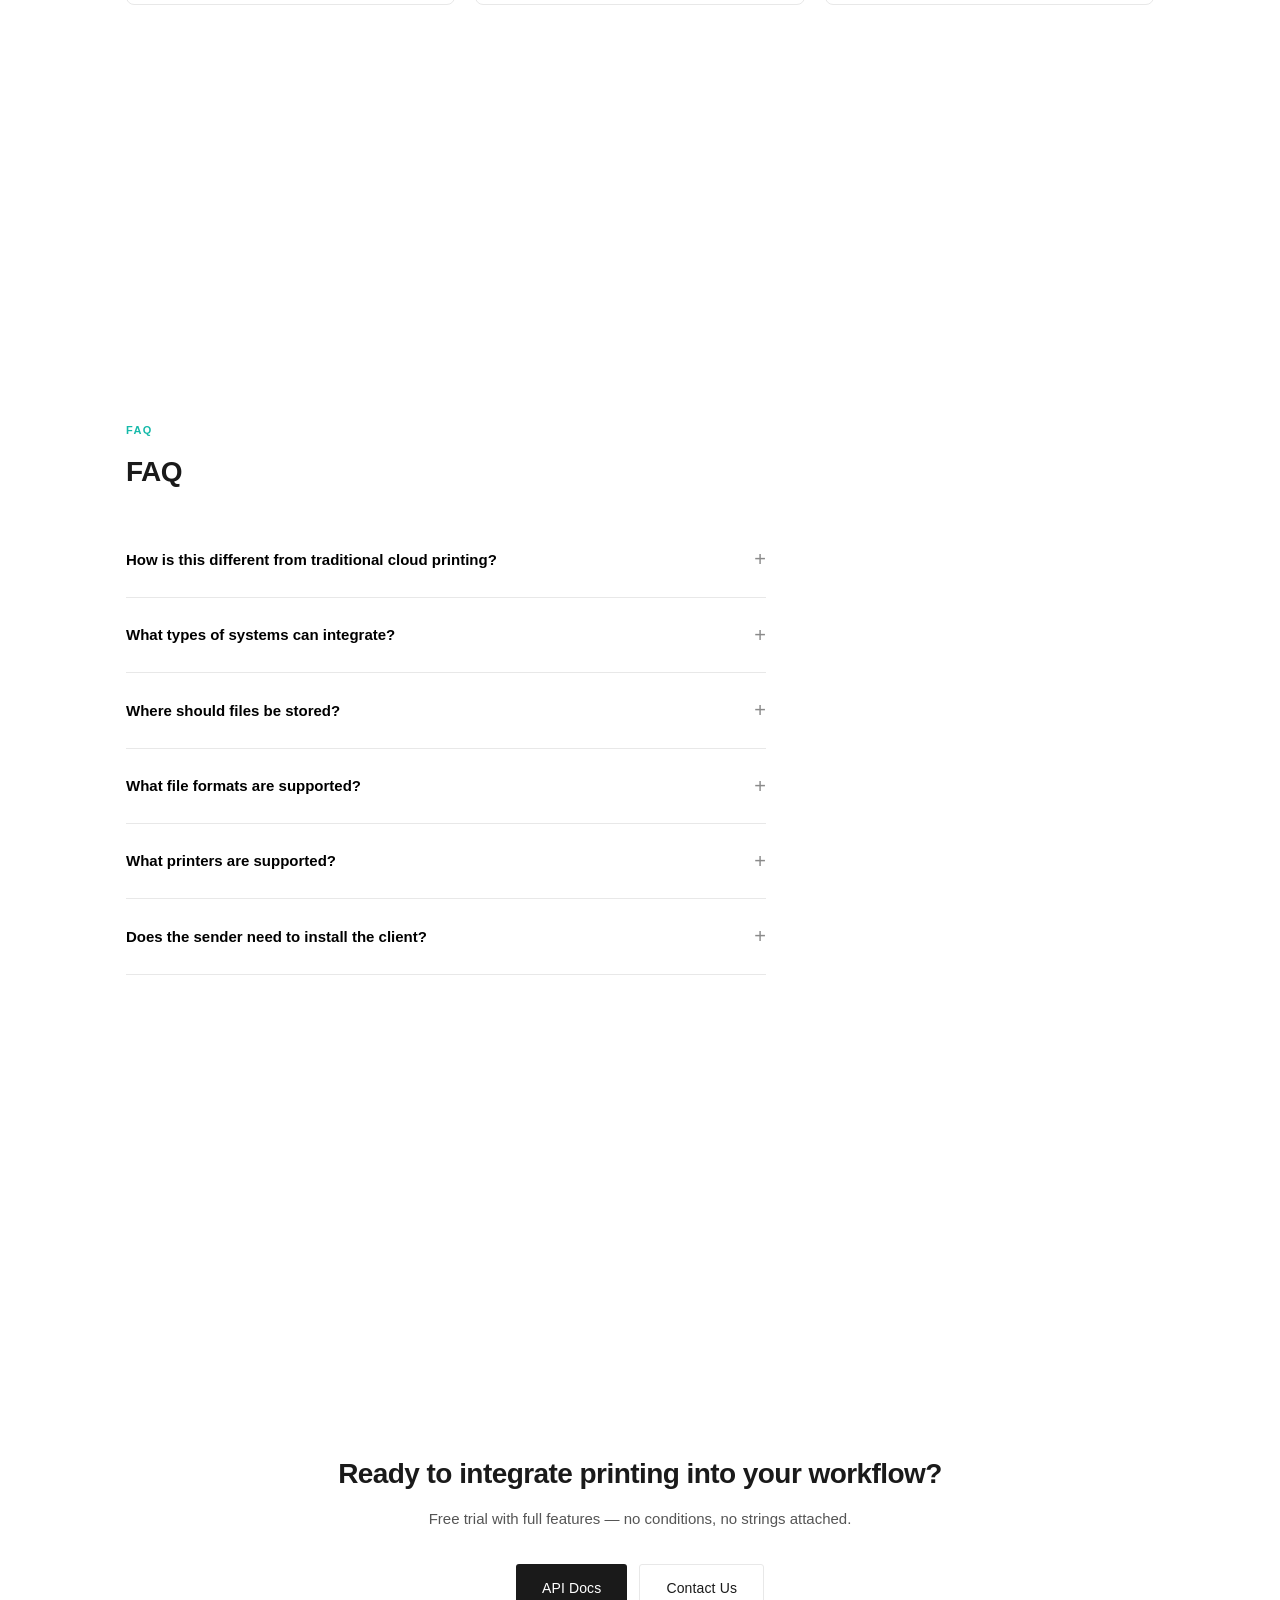
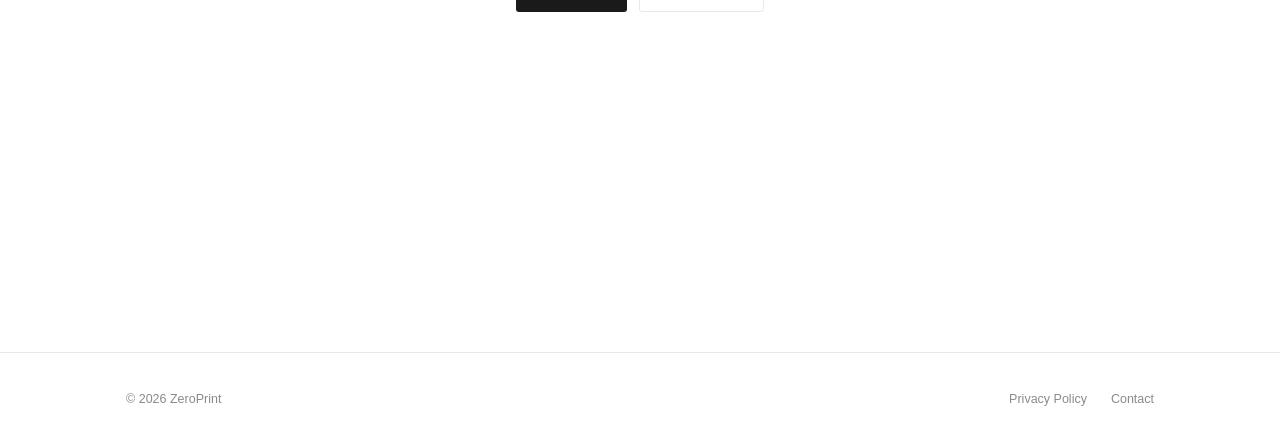
==== commit 4ca0dd71: "Add files via upload" ====
--- a/index.html
+++ b/index.html
@@ -11,12 +11,19 @@
   <meta property="og:url" content="https://webappprint.com/">
   <meta property="og:site_name" content="ZeroPrint">
   <meta property="og:locale" content="en_US">
+  <meta property="og:image" content="https://webappprint.com/favicon.png">
+  <meta property="og:image:secure_url" content="https://webappprint.com/favicon.png">
+  <meta property="og:image:type" content="image/png">
+  <meta property="og:image:alt" content="ZeroPrint">
   <link rel="canonical" href="https://webappprint.com/">
+  <link rel="alternate" hreflang="zh-CN" href="https://webappprint.cn/">
+  <link rel="alternate" hreflang="en" href="https://webappprint.com/">
+  <link rel="alternate" hreflang="x-default" href="https://webappprint.com/">
   <meta name="keywords" content="cloud printing,HTTP printing,remote printing,print API,CUPS,end-to-end encryption,silent printing,backend printing,system integration printing,SaaS printing,low-code printing,no-code printing,ERP printing,WMS printing,PrintNode,ezeep,Printix,PrinterLogic,PaperCut,ThinPrint,Microsoft Universal Print,Zapier,Make,Airtable,Notion,Monday.com,Salesforce,HubSpot,Power Automate,n8n,Workato,ServiceNow,Retool,Bubble,Webflow">
-  <link rel="stylesheet" href="style.css?v=20260814">
-  <link rel="stylesheet" href="prism/prism-vsc-dark-plus.css?v=20260814">
-  <script src="prism/prism.min.js?v=20260814"></script>
-  <script src="prism/prism-javascript.min.js?v=20260814"></script>
+  <link rel="stylesheet" href="style.css?v=2026081418">
+  <link rel="stylesheet" href="prism/prism-vsc-dark-plus.css?v=2026081418">
+  <script src="prism/prism.min.js?v=2026081418"></script>
+  <script src="prism/prism-javascript.min.js?v=2026081418"></script>
   <script type="application/ld+json">
   {
     "@context": "https://schema.org",
@@ -42,7 +49,7 @@
         "price": "999",
         "priceCurrency": "USD",
         "priceValidUntil": "2026-08-31",
-        "description": "$999/3 years/host, limited to 10 copies"
+        "description": "$999/3 years/host, only 2 left"
       }
     ],
     "featureList": [
@@ -157,7 +164,7 @@
         <p class="hero-sub fade-up delay-1">ZeroPrint is a cloud printing solution designed for system integration. Your business system sends a request, and the local client handles the printing. The cloud only relays messages — it never touches file content.</p>
         <div class="hero-actions fade-up delay-2">
           <a href="playground.html" class="btn btn-primary">Playground</a>
-          <a href="pricing.html" class="btn btn-outline">Free Trial</a>
+          <a href="download.html" class="btn btn-outline">Free Trial</a>
         </div>
       </div>
     </div>
@@ -180,7 +187,7 @@
     method: "POST",
     headers: { "Content-Type": "application/json" },
     body: JSON.stringify({
-        target: "&lt;API key&gt;",
+        target: "&lt;printer ID&gt;",
         data: JSON.stringify({
             url: "https://example.com/invoice.pdf"
         })
--- a/style.css
+++ b/style.css
@@ -686,7 +686,7 @@
   .compare-table { font-size: 12px; }
   .compare-table th, .compare-table td { padding: 8px 6px; }
   .table-wrap { overflow-x: auto; -webkit-overflow-scrolling: touch; }
-  .doc-layout { grid-template-columns: 1fr; gap: 0; }
+  .doc-layout { grid-template-columns: minmax(0, 1fr); gap: 0; }
   .doc-sidebar { display: none; }
   .doc-content pre, .doc-content code { white-space: pre-wrap; word-break: break-all; }
   .doc-content table { table-layout: fixed; }
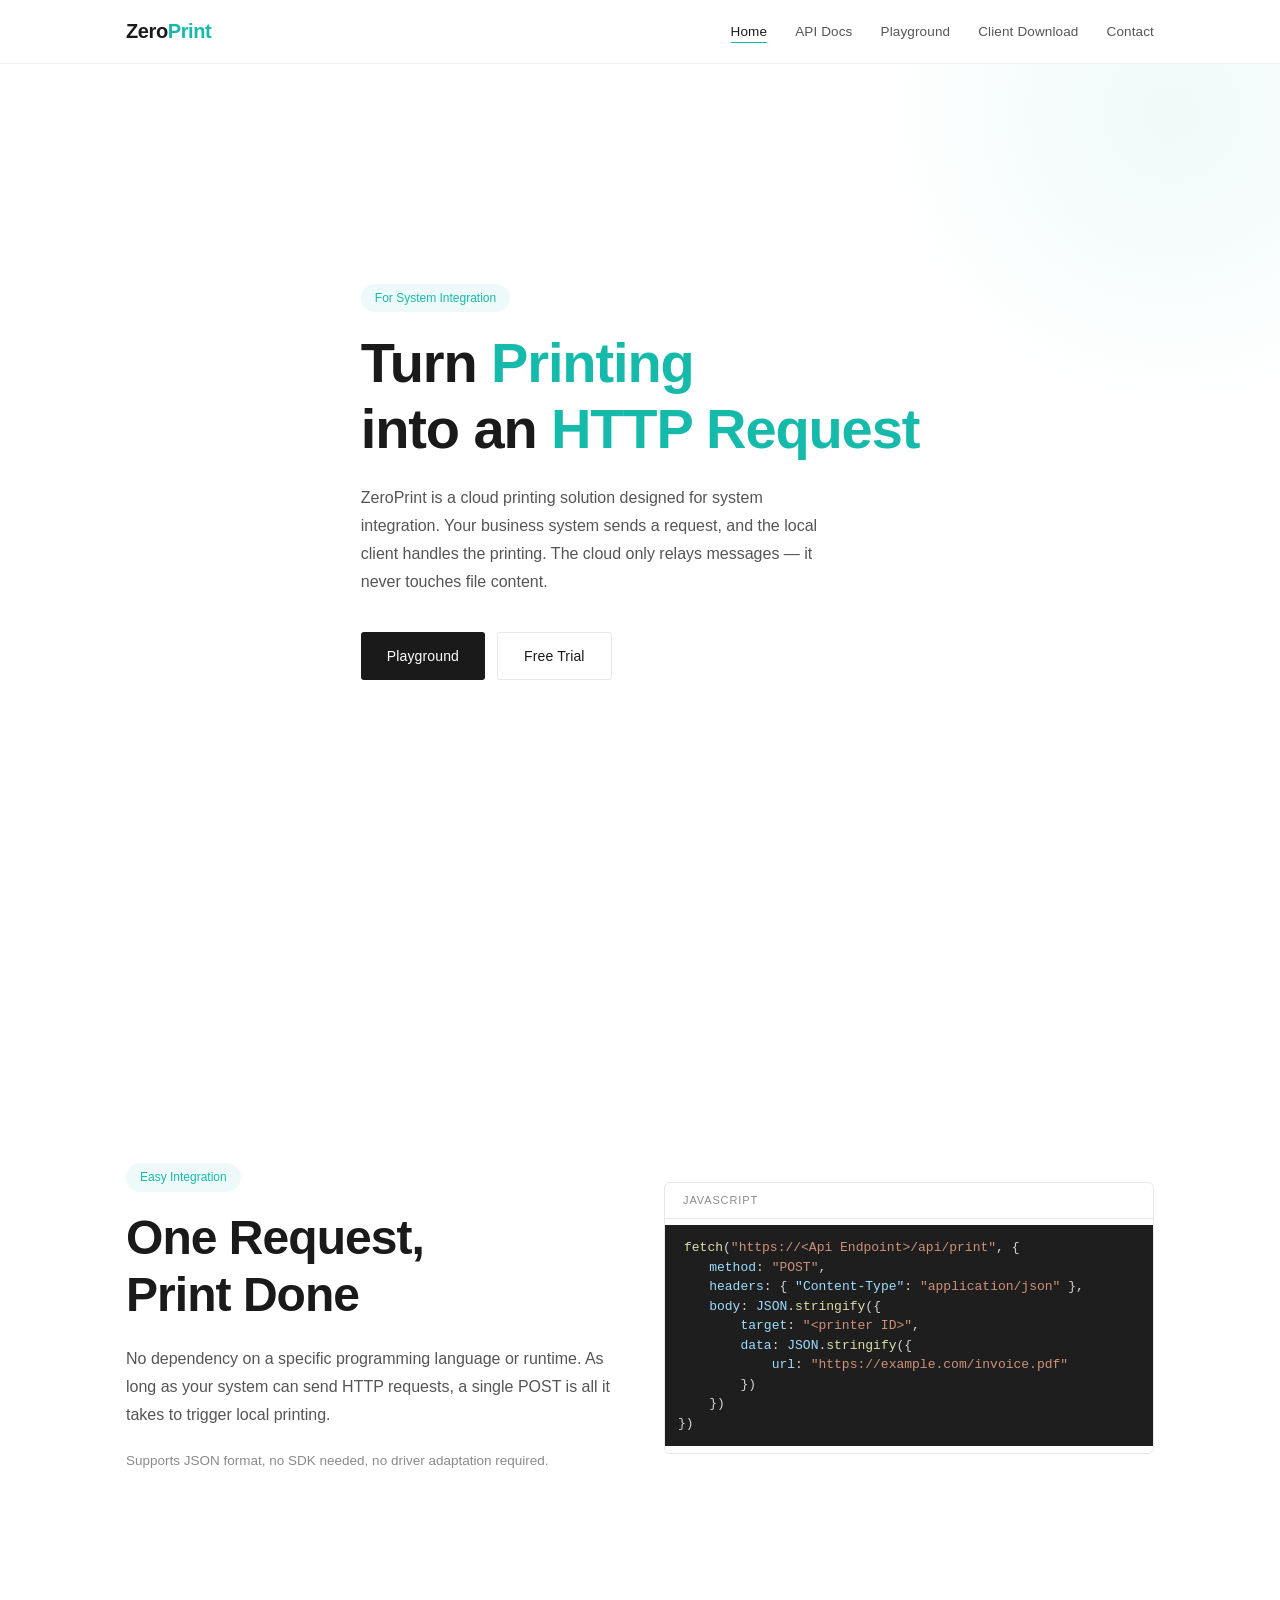
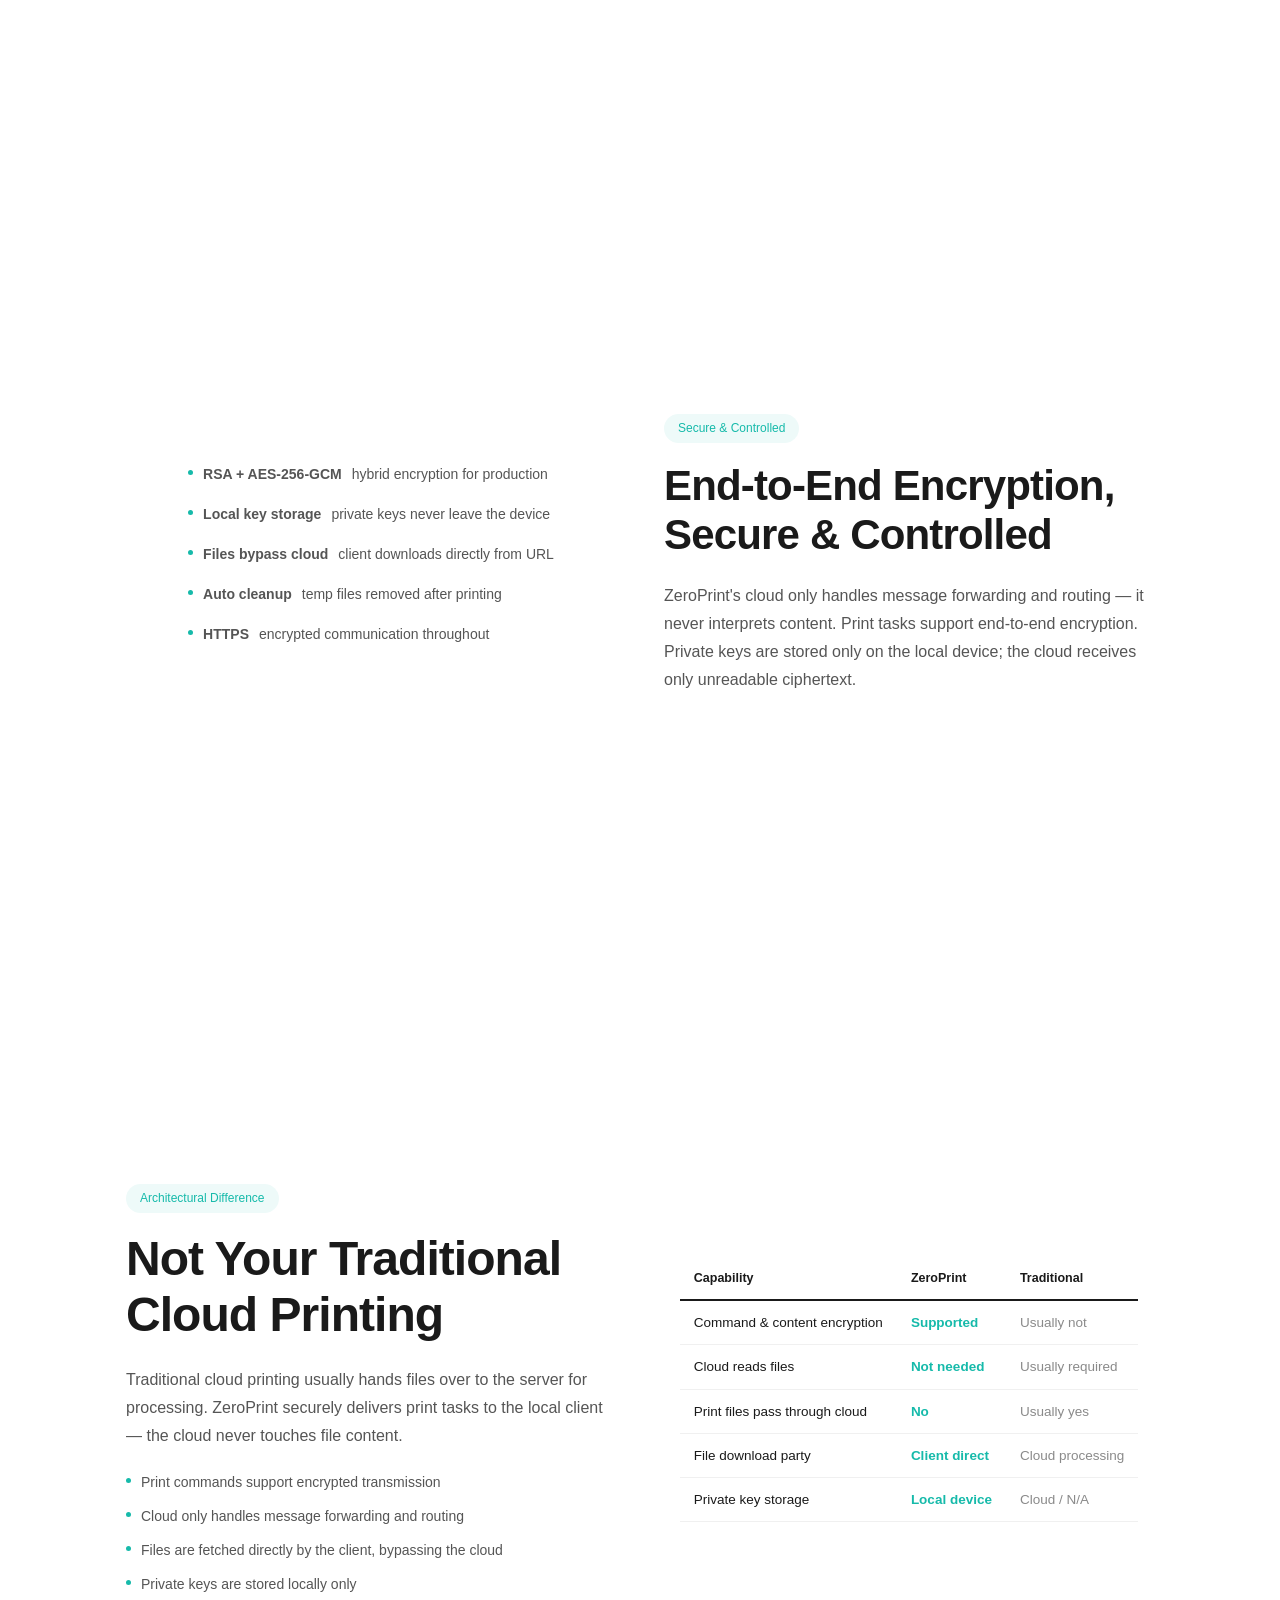
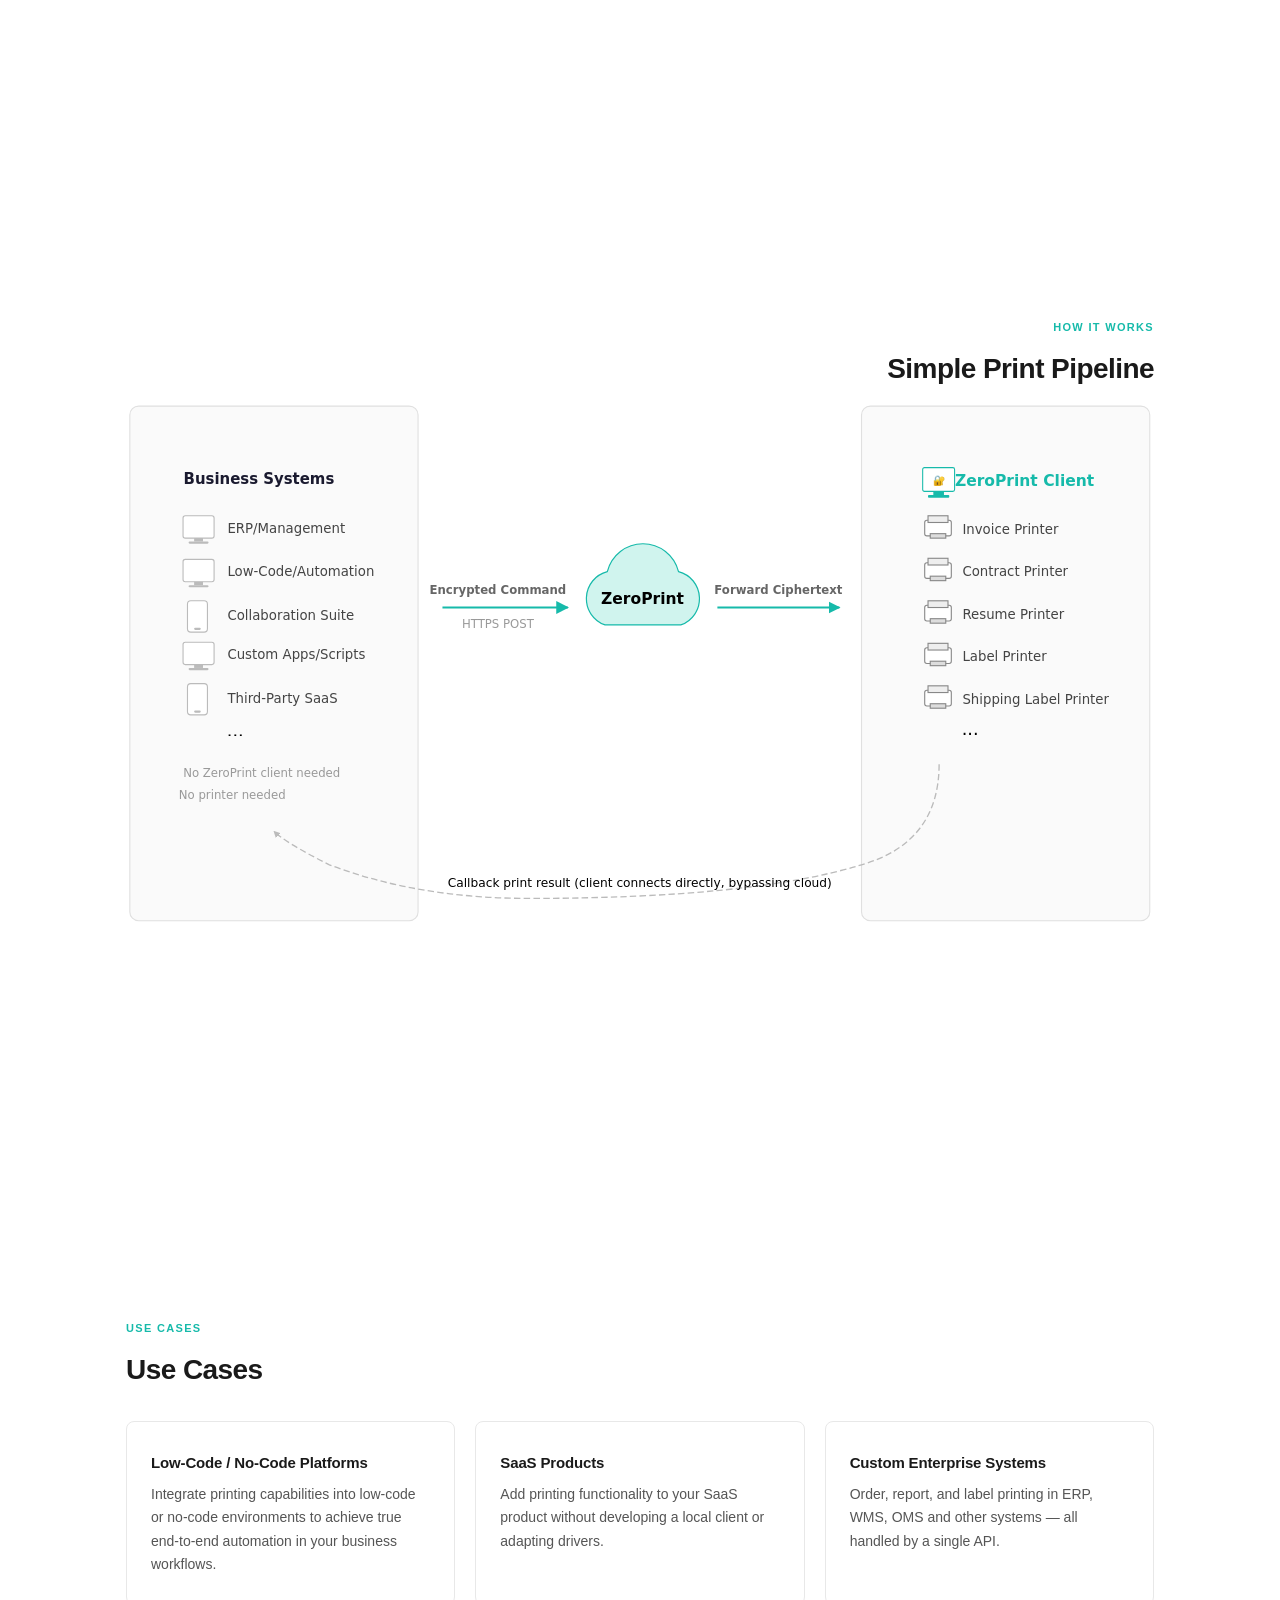
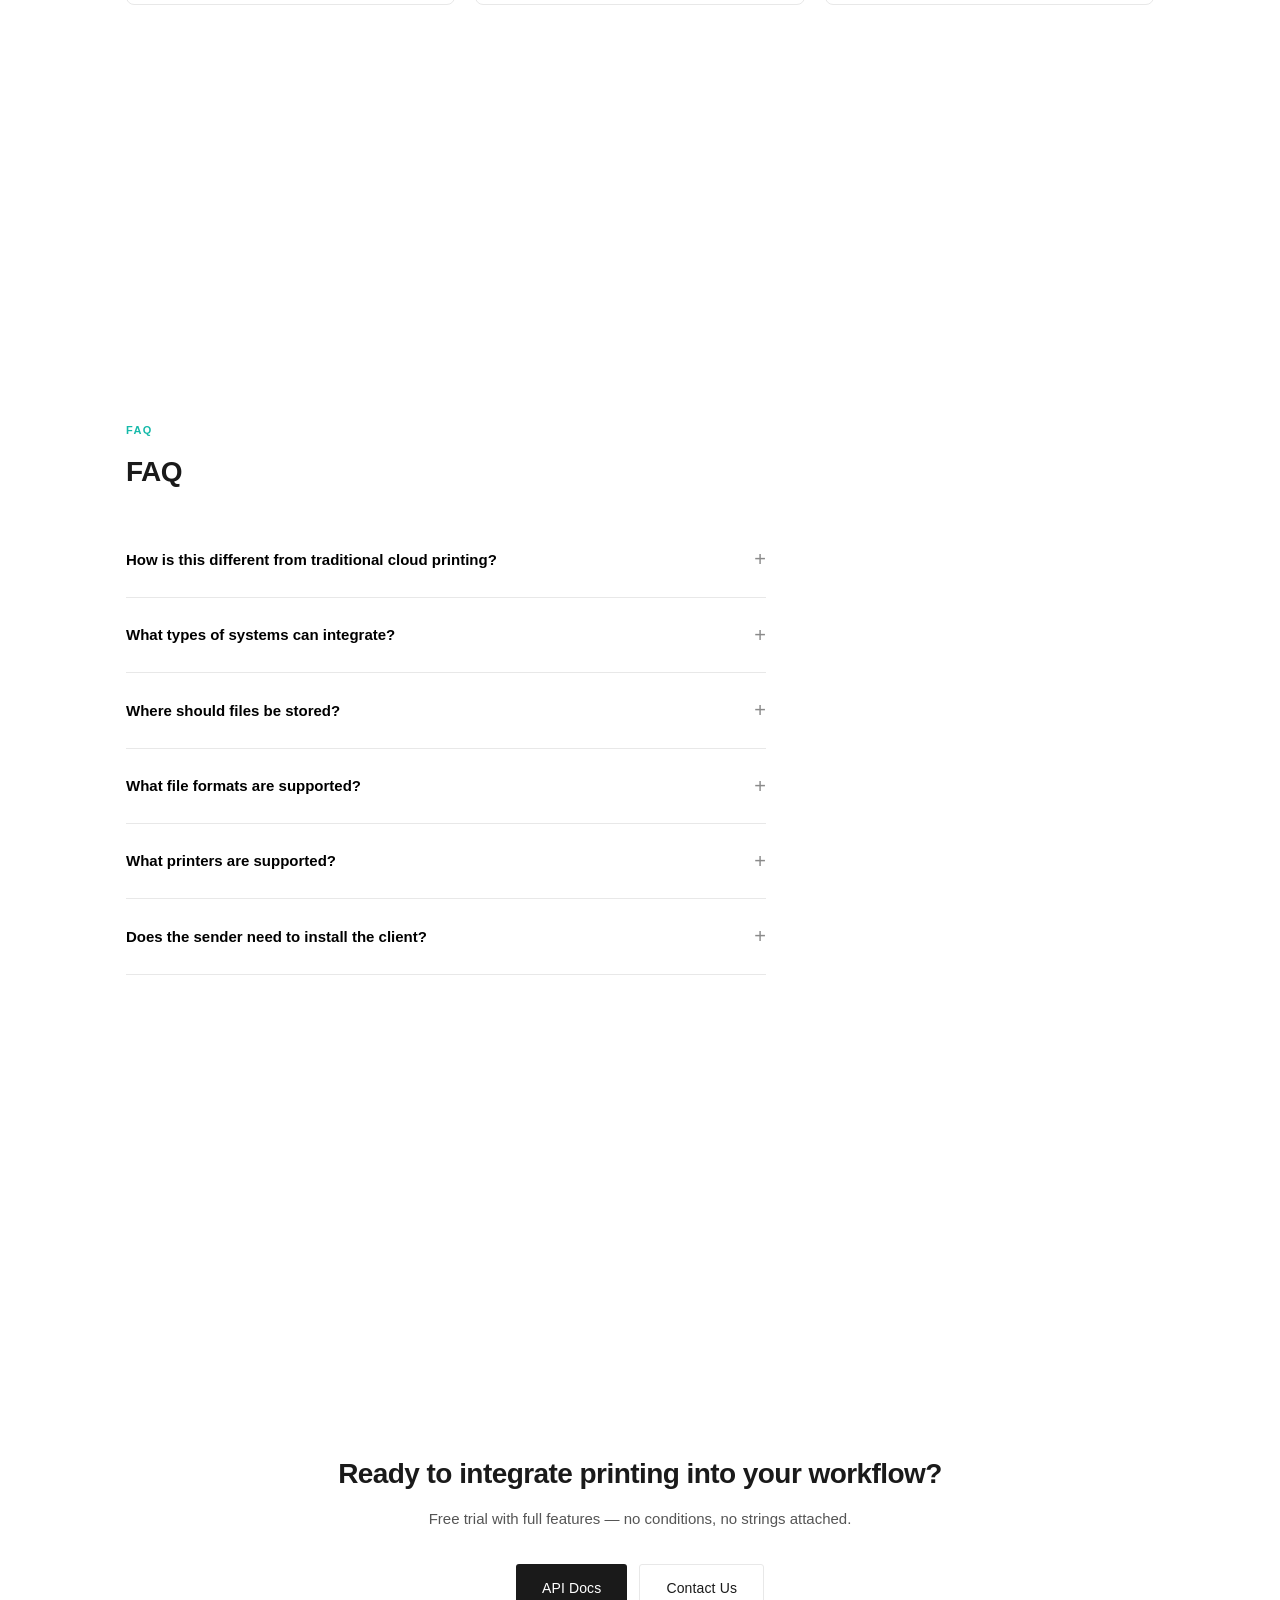
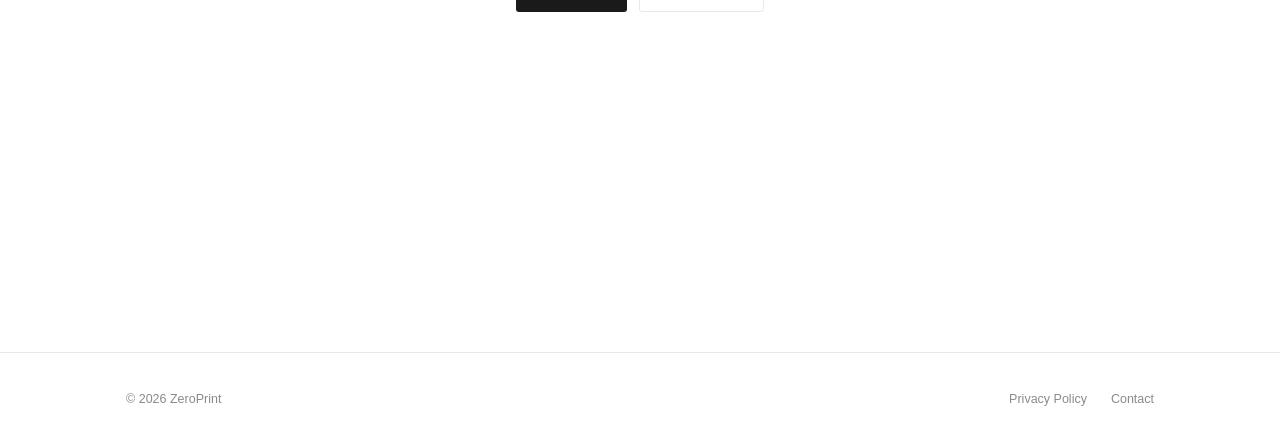
==== commit ea91bc70: "去除价格页及价格相关内容 去除价格页及价格相关内容" ====
--- a/index.html
+++ b/index.html
@@ -4,7 +4,7 @@
   <meta charset="UTF-8">
   <meta name="viewport" content="width=device-width, initial-scale=1.0">
   <title>ZeroPrint — Simple, Secure, Controlled Cloud Printing Solution</title>
-  <meta name="description" content="What is ZeroPrint? ZeroPrint is a cloud printing solution for system integration. Send HTTP requests to trigger local printing with end-to-end encryption. The cloud never touches file content. From $999/year.">
+  <meta name="description" content="What is ZeroPrint? ZeroPrint is a cloud printing solution for system integration. Send HTTP requests to trigger local printing with end-to-end encryption. The cloud never touches file content.">
   <meta property="og:title" content="ZeroPrint — Simple, Secure, Controlled Cloud Printing">
   <meta property="og:description" content="ZeroPrint enables business systems to trigger local printing directly via standard HTTP requests. End-to-end encrypted, secure and controlled — the cloud never handles plaintext content.">
   <meta property="og:type" content="website">
@@ -34,24 +34,6 @@
     "applicationCategory": "BusinessApplication",
     "operatingSystem": "Windows 10+",
     "softwareVersion": "1.0",
-    "offers": [
-      {
-        "@type": "Offer",
-        "name": "Standard Plan",
-        "price": "999",
-        "priceCurrency": "USD",
-        "priceValidUntil": "2026-12-31",
-        "description": "$999/year/host"
-      },
-      {
-        "@type": "Offer",
-        "name": "Founder Special",
-        "price": "999",
-        "priceCurrency": "USD",
-        "priceValidUntil": "2026-08-31",
-        "description": "$999/3 years/host, only 2 left"
-      }
-    ],
     "featureList": [
       "HTTP API print integration, no SDK required",
       "RSA + AES-256-GCM end-to-end encryption",
@@ -148,7 +130,6 @@
       <li><a href="docs.html">API Docs</a></li>
       <li><a href="playground.html">Playground</a></li>
       <li><a href="download.html">Client Download</a></li>
-      <li><a href="pricing.html">Pricing</a></li>
       <li><a href="contact.html">Contact</a></li>
     </ul>
   </div>
@@ -489,4 +470,4 @@
 </script>
 
 </body>
-</html>+</html>
--- a/style.css
+++ b/style.css
@@ -79,6 +79,11 @@
   height: 1.5px; background: var(--accent); border-radius: 1px;
 }
 
+.faq-link {
+  color: var(--accent);
+  font-weight: 500;
+}
+
 /* Mobile toggle */
 .nav-toggle {
   display: none; flex-direction: column; gap: 5px;
@@ -457,53 +462,6 @@
 }
 .faq-item.open .faq-a { max-height: 300px; }
 .faq-a-inner { padding: 0 0 20px; font-size: 14px; color: var(--ink-2); line-height: 1.7; }
-
-/* ── Pricing ── */
-.pricing-grid { display: grid; grid-template-columns: repeat(4, 1fr); gap: 20px; }
-.price-card {
-  padding: 36px 28px; border: 1px solid var(--border); border-radius: 8px;
-  background: var(--surface); position: relative;
-  transition: border-color .2s, box-shadow .2s;
-  display: flex; flex-direction: column;
-}
-.price-card:hover { border-color: #ccc; box-shadow: 0 2px 20px rgba(0,0,0,.04); }
-.price-card.featured { border-color: var(--ink); box-shadow: 0 4px 32px rgba(0,0,0,.06); }
-.price-badge {
-  position: absolute; top: -11px; left: 28px;
-  background: var(--accent); color: #fff;
-  font-size: 11px; font-weight: 600; padding: 3px 12px;
-  border-radius: 3px; letter-spacing: .02em;
-}
-.price-card h3 { font-size: 16px; font-weight: 600; margin-bottom: 4px; }
-.price-amount {
-  font-family: var(--font-en); font-size: 28px; font-weight: 600;
-  letter-spacing: -.02em; margin-bottom: 4px;
-  color: var(--ink);
-}
-.price-amount small { font-size: 14px; font-weight: 400; color: var(--ink-3); }
-.price-card.featured .price-amount { color: var(--accent); }
-.price-card.featured .price-amount small { font-size: 16px; }
-.price-card .subtitle { font-size: 13px; color: var(--ink-3); margin-bottom: 16px; }
-.promo-highlight {
-  font-size: 16px;
-  font-weight: 700;
-  color: var(--accent);
-  line-height: 1.6;
-  margin-bottom: 24px;
-  letter-spacing: -.01em;
-}
-.price-note { font-size: 13.5px; color: var(--ink-2); margin-bottom: 24px; line-height: 1.65; }
-.price-features { list-style: none; margin-bottom: 28px; flex: 1; }
-.price-features li {
-  padding: 6px 0; font-size: 13.5px;
-  display: flex; align-items: center; gap: 10px;
-}
-.price-features li::before {
-  content: ''; width: 5px; height: 5px; border-radius: 50%;
-  background: var(--accent); flex-shrink: 0;
-}
-.price-features li strong { font-weight: 600; }
-.price-card .btn { margin-top: auto; }
 
 /* ── Footer ── */
 footer { border-top: 1px solid var(--border); padding: 36px 0; margin-top: 0; scroll-snap-align: start; }
@@ -671,7 +629,7 @@
   }
   .nav-links.open { display: flex; }
   .nav-toggle { display: flex; }
-  .cards-3, .pricing-grid { grid-template-columns: 1fr; }
+  .cards-3 { grid-template-columns: 1fr; }
   .cards-2 { grid-template-columns: 1fr; }
   .steps { flex-direction: column; gap: 32px; }
   .feature-row { grid-template-columns: 1fr; gap: 32px; }
@@ -702,7 +660,6 @@
   .value-full-visual .feature-list { text-align: left; display: flex; flex-direction: column; gap: 10px; }
   .download-box { padding: 20px 16px; gap: 16px; }
   .page-header h1 { font-size: 28px; }
-  .promo-highlight { font-size: 13px; }
 }
 @media (max-width: 480px) {
   .hero-actions { flex-direction: column; }
